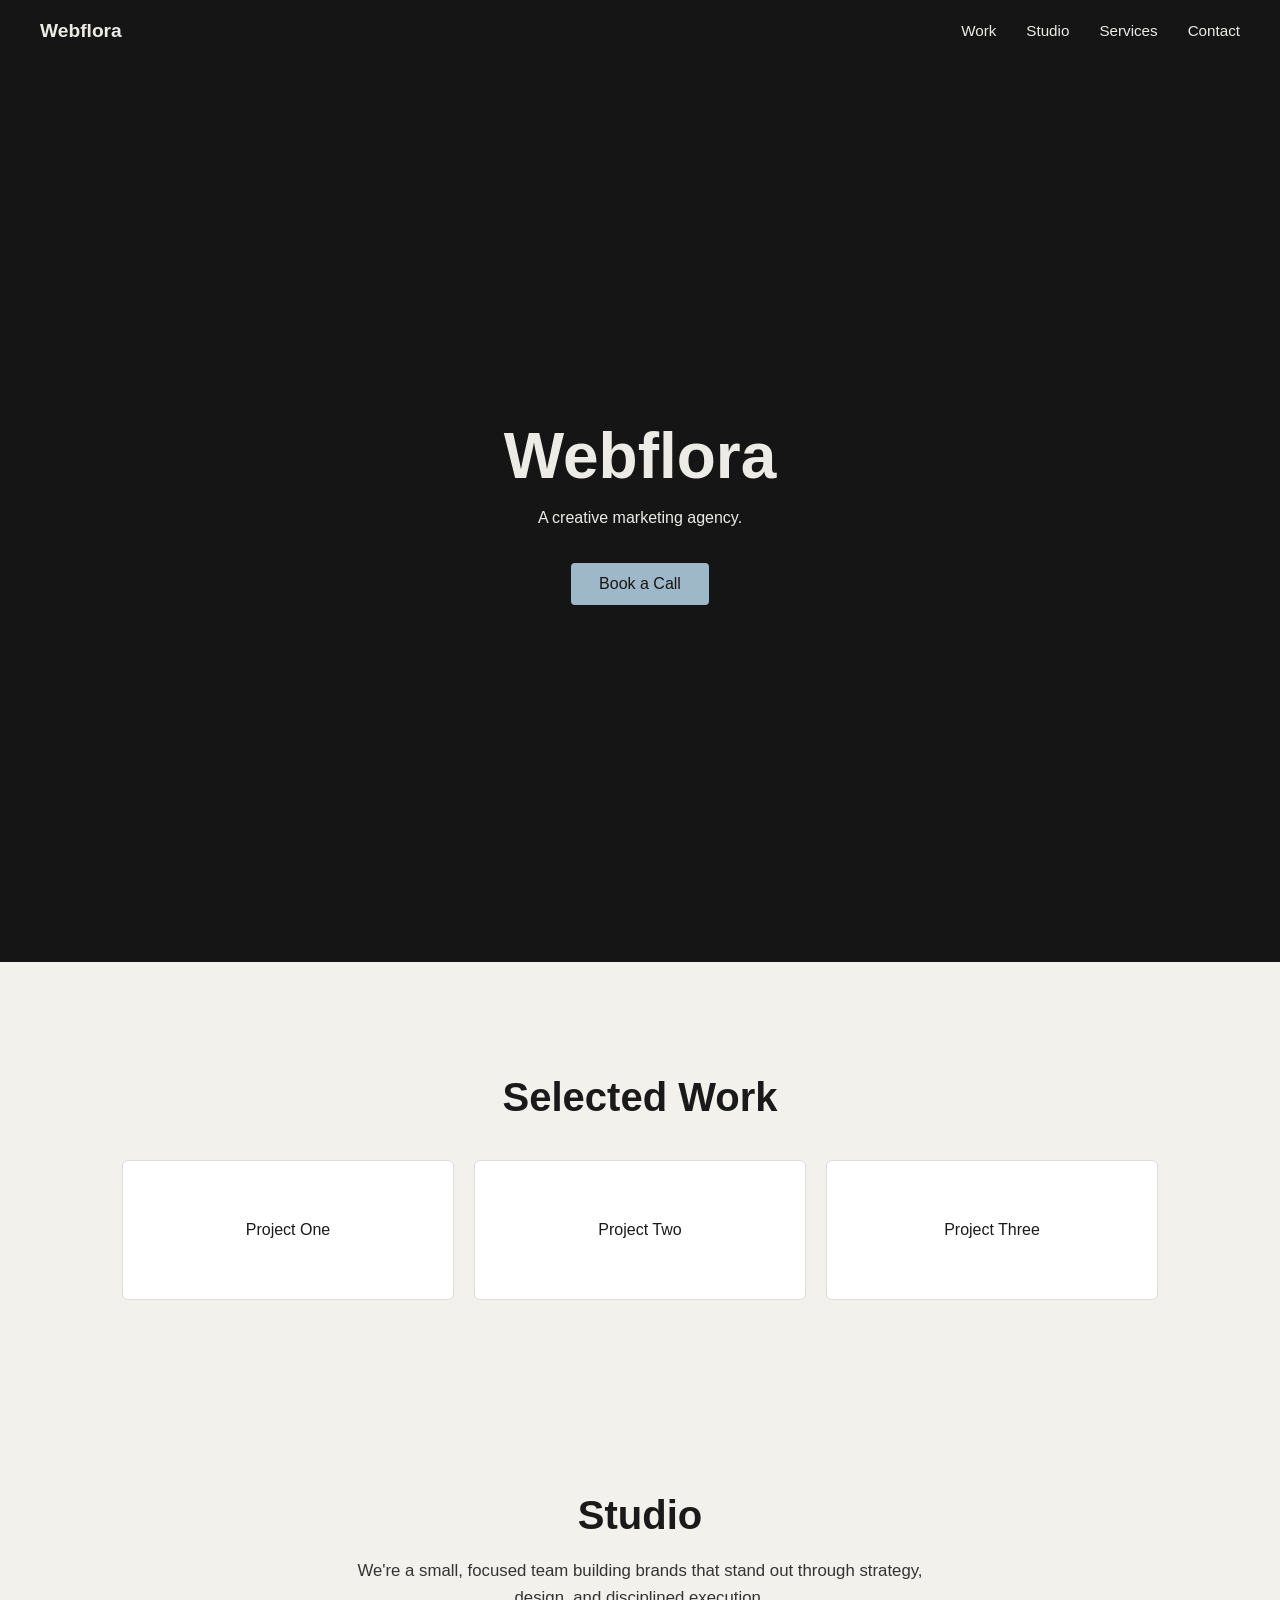
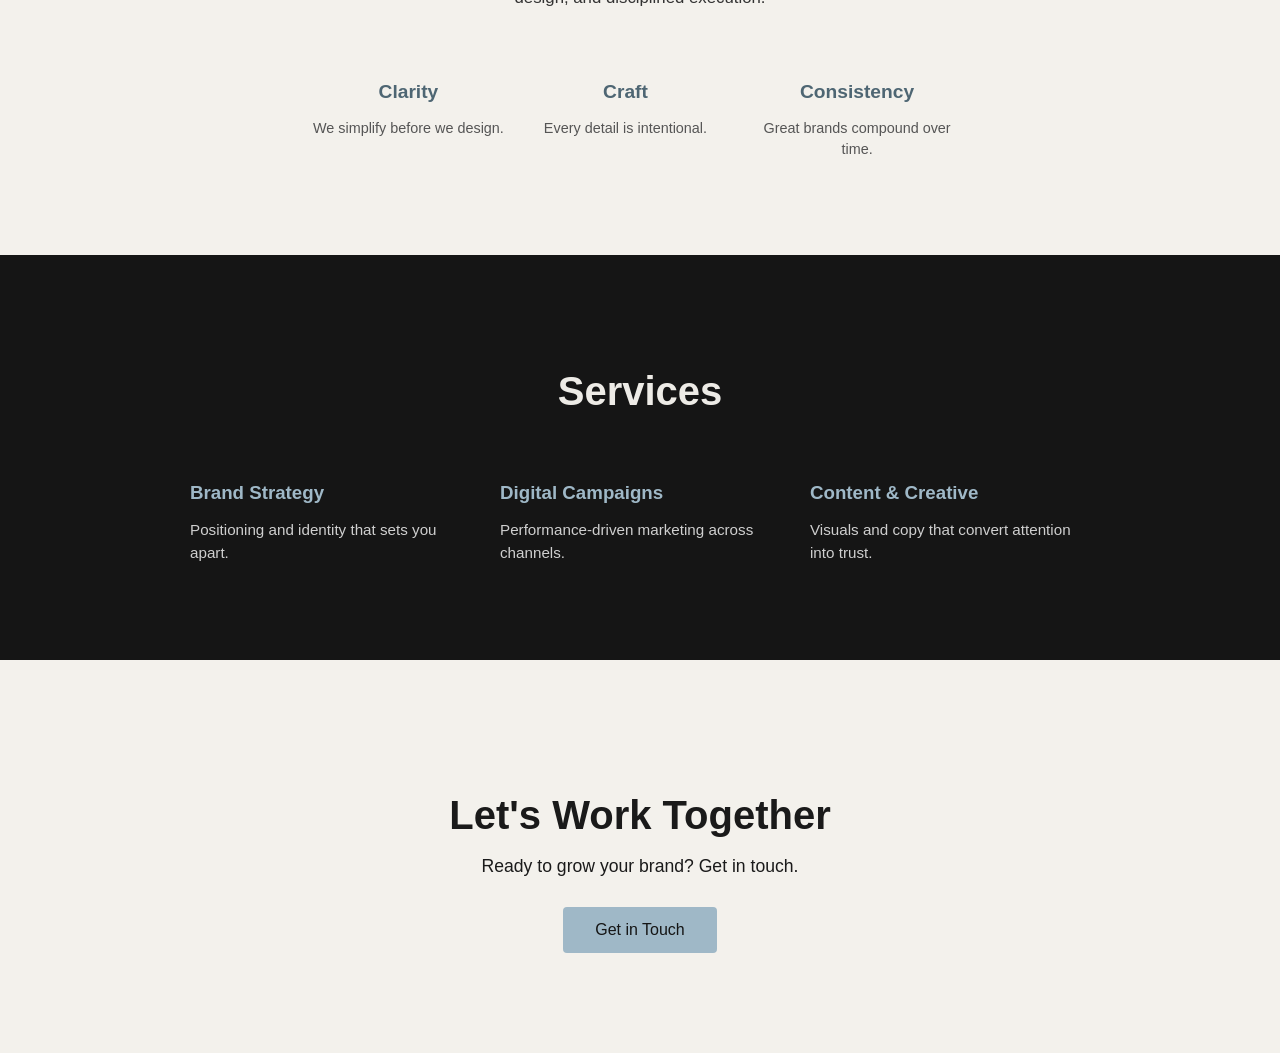
==== index.html @ 780c1ada "Update index.html" ====
<!DOCTYPE html>
<html lang="en">
<head>
  <meta charset="UTF-8">
  <meta name="viewport" content="width=device-width, initial-scale=1.0">
  <title>Webflora</title>
  <link rel="stylesheet" href="style.css">
</head>
<body>
  <nav class="navbar">
    <div class="logo">Webflora</div>
    <ul class="nav-links">
      <li><a href="#work">Work</a></li>
      <li><a href="#studio">Studio</a></li>
      <li><a href="#services">Services</a></li>
      <li><a href="#contact">Contact</a></li>
    </ul>
  </nav>
  <section class="hero">
    <h1>Webflora</h1>
    <p>A creative marketing agency.</p>
    <button>Book a Call</button>
  </section>
<section class="work fade-section" id="work">  
  <h2>Selected Work</h2>
    <div class="work-grid">
      <div class="work-card">Project One</div>
      <div class="work-card">Project Two</div>
      <div class="work-card">Project Three</div>
    </div>
  </section>
<section class="studio fade-section" id="studio">
  <h2>Studio</h2>
    <p class="studio-intro">We're a small, focused team building brands that stand out through strategy, design, and disciplined execution.</p>
    <div class="values-grid">
      <div class="value-item">
        <h3>Clarity</h3>
        <p>We simplify before we design.</p>
      </div>
      <div class="value-item">
        <h3>Craft</h3>
        <p>Every detail is intentional.</p>
      </div>
      <div class="value-item">
        <h3>Consistency</h3>
        <p>Great brands compound over time.</p>
      </div>
    </div>
  </section>
<section class="services fade-section" id="services">    
  <h2>Services</h2>
    <div class="services-grid">
      <div class="service-card">
        <h3>Brand Strategy</h3>
        <p>Positioning and identity that sets you apart.</p>
      </div>
      <div class="service-card">
        <h3>Digital Campaigns</h3>
        <p>Performance-driven marketing across channels.</p>
      </div>
      <div class="service-card">
        <h3>Content & Creative</h3>
        <p>Visuals and copy that convert attention into trust.</p>
      </div>
    </div>
  </section>
<section class="contact fade-section" id="contact">
  <h2>Let's Work Together</h2>
    <p>Ready to grow your brand? Get in touch.</p>
<a href="mailto:scalewithsamzx@gmail.com" class="contact-btn">Get in Touch</a>
</section>
<script>
const sections = document.querySelectorAll('.fade-section');
  const observer = new IntersectionObserver((entries) => {
    entries.forEach(entry => {
      if (entry.isIntersecting) {
        entry.target.classList.add('visible');
      }
    });
  }, { threshold: 0.15 });

  sections.forEach(section => observer.observe(section));
</script>
</body>
</html>
---- style.css ----
body {
  margin: 0;
  font-family: 'Helvetica Neue', sans-serif;
  background-color: #151515;
  color: #EDEBE6;
}

.hero {
  height: 100vh;
  display: flex;
  flex-direction: column;
  justify-content: center;
  align-items: center;
  text-align: center;
}

.hero h1 {
  font-size: 4rem;
  margin: 0;
}

.hero button {
  margin-top: 20px;
  padding: 12px 28px;
  background-color: #9FB8C7;
  color: #151515;
  border: none;
  border-radius: 4px;
  font-size: 1rem;
  cursor: pointer;
}

.navbar {
  display: flex;
  justify-content: space-between;
  align-items: center;
  padding: 20px 40px;
}

.navbar .logo {
  font-weight: bold;
  font-size: 1.2rem;
  color: #EDEBE6;
}

.nav-links {
  list-style: none;
  display: flex;
  gap: 30px;
  margin: 0;
  padding: 0;
}

.nav-links a {
  color: #EDEBE6;
  text-decoration: none;
  font-size: 0.95rem;
}

.nav-links a:hover {
  color: #9FB8C7;
}

.work {
  background-color: #F3F1EC;
  color: #1A1A1A;
  padding: 80px 40px;
  text-align: center;
}

.work h2 {
  font-size: 2.5rem;
  margin-bottom: 40px;
}

.work-grid {
  display: flex;
  justify-content: center;
  gap: 20px;
  flex-wrap: wrap;
}

.work-card {
  background-color: #ffffff;
  border: 1px solid #ddd;
  padding: 60px 40px;
  min-width: 250px;
  border-radius: 6px;
  font-weight: 500;
}

.studio {
  background-color: #F3F1EC;
  color: #1A1A1A;
  padding: 80px 40px;
  text-align: center;
}

.studio h2 {
  font-size: 2.5rem;
  margin-bottom: 20px;
}

.studio-intro {
  max-width: 600px;
  margin: 0 auto 50px auto;
  font-size: 1.05rem;
  line-height: 1.6;
  color: #333;
}

.values-grid {
  display: flex;
  justify-content: center;
  gap: 40px;
  flex-wrap: wrap;
}

.value-item {
  max-width: 220px;
}

.value-item h3 {
  color: #4E6673;
  margin-bottom: 10px;
  font-size: 1.2rem;
}

.value-item p {
  font-size: 0.9rem;
  color: #555;
  line-height: 1.5;
}

.services {
  background-color: #151515;
  color: #EDEBE6;
  padding: 80px 40px;
  text-align: center;
}

.services h2 {
  font-size: 2.5rem;
  margin-bottom: 50px;
}

.services-grid {
  display: flex;
  justify-content: center;
  gap: 30px;
  flex-wrap: wrap;
}

.service-card {
  max-width: 280px;
  text-align: left;
}

.service-card h3 {
  color: #9FB8C7;
  margin-bottom: 10px;
}

.service-card p {
  font-size: 0.95rem;
  line-height: 1.5;
  color: #cfcfcf;
}

.contact {
  background-color: #F3F1EC;
  color: #1A1A1A;
  padding: 100px 40px;
  text-align: center;
}

.contact h2 {
  font-size: 2.5rem;
  margin-bottom: 15px;
}

.contact p {
  margin-bottom: 30px;
  font-size: 1.1rem;
}

.contact-btn {
  display: inline-block;
  padding: 14px 32px;
  background-color: #9FB8C7;
  color: #151515;
  text-decoration: none;
  border-radius: 4px;
  font-weight: 500;
}

.fade-section {
  opacity: 0;
  transform: translateY(60px) scale(0.98);
  transition: opacity 1.1s ease, transform 1.1s ease;
}

.fade-section.visible {
  opacity: 1;
  transform: translateY(0) scale(1);
}

@media (max-width: 768px) {

  .navbar {
    flex-direction: column;
    gap: 15px;
    padding: 20px;
    text-align: center;
  }

  .nav-links {
    gap: 20px;
    flex-wrap: wrap;
    justify-content: center;
  }

  .hero h1 {
    font-size: 2.5rem;
  }

  .hero p {
    font-size: 1rem;
    padding: 0 20px;
  }

  .work h2,
  .services h2,
  .contact h2,
  .studio h2 {
    font-size: 1.8rem;
  }

  .work-grid,
  .services-grid {
    flex-direction: column;
    align-items: center;
  }

  .work-card {
    width: 90%;
    min-width: unset;
  }

  .service-card {
    max-width: 90%;
    text-align: center;
  }

  .contact {
    padding: 60px 20px;
  }

  .studio {
    padding: 60px 20px;
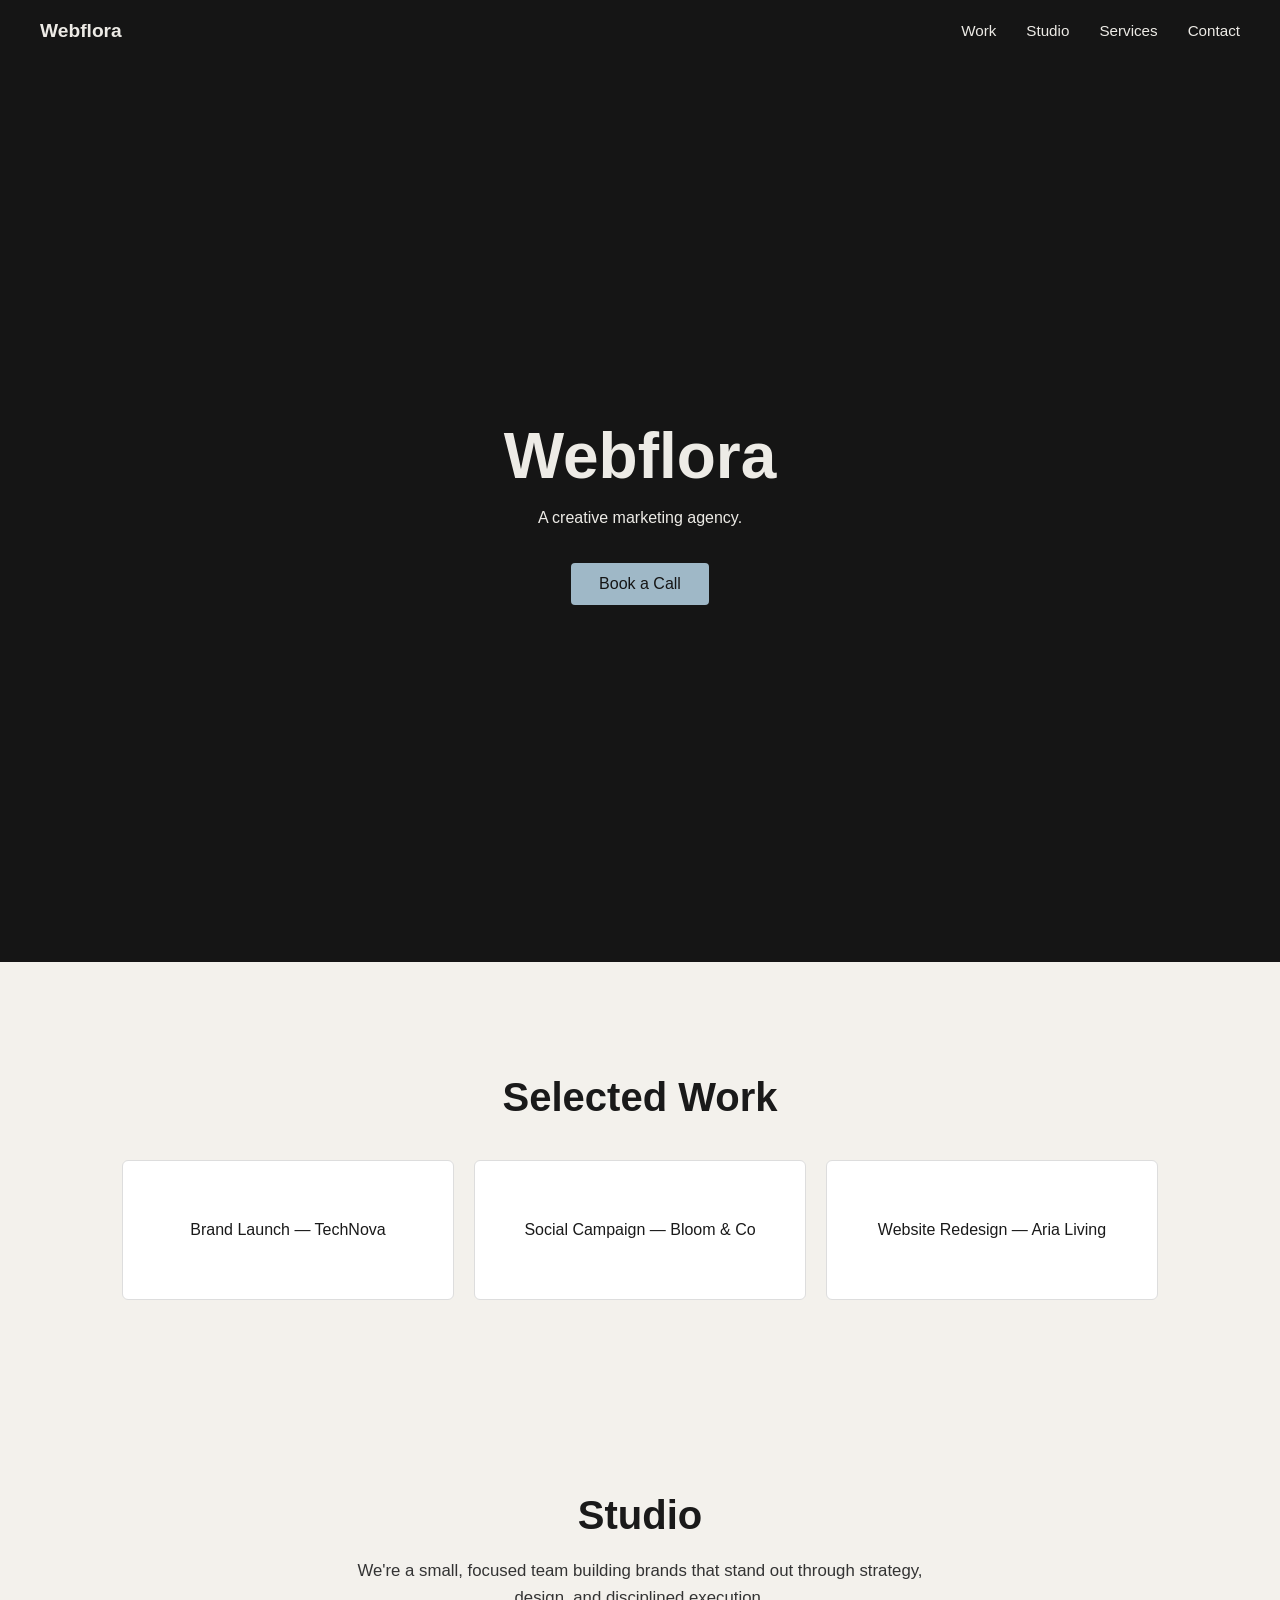
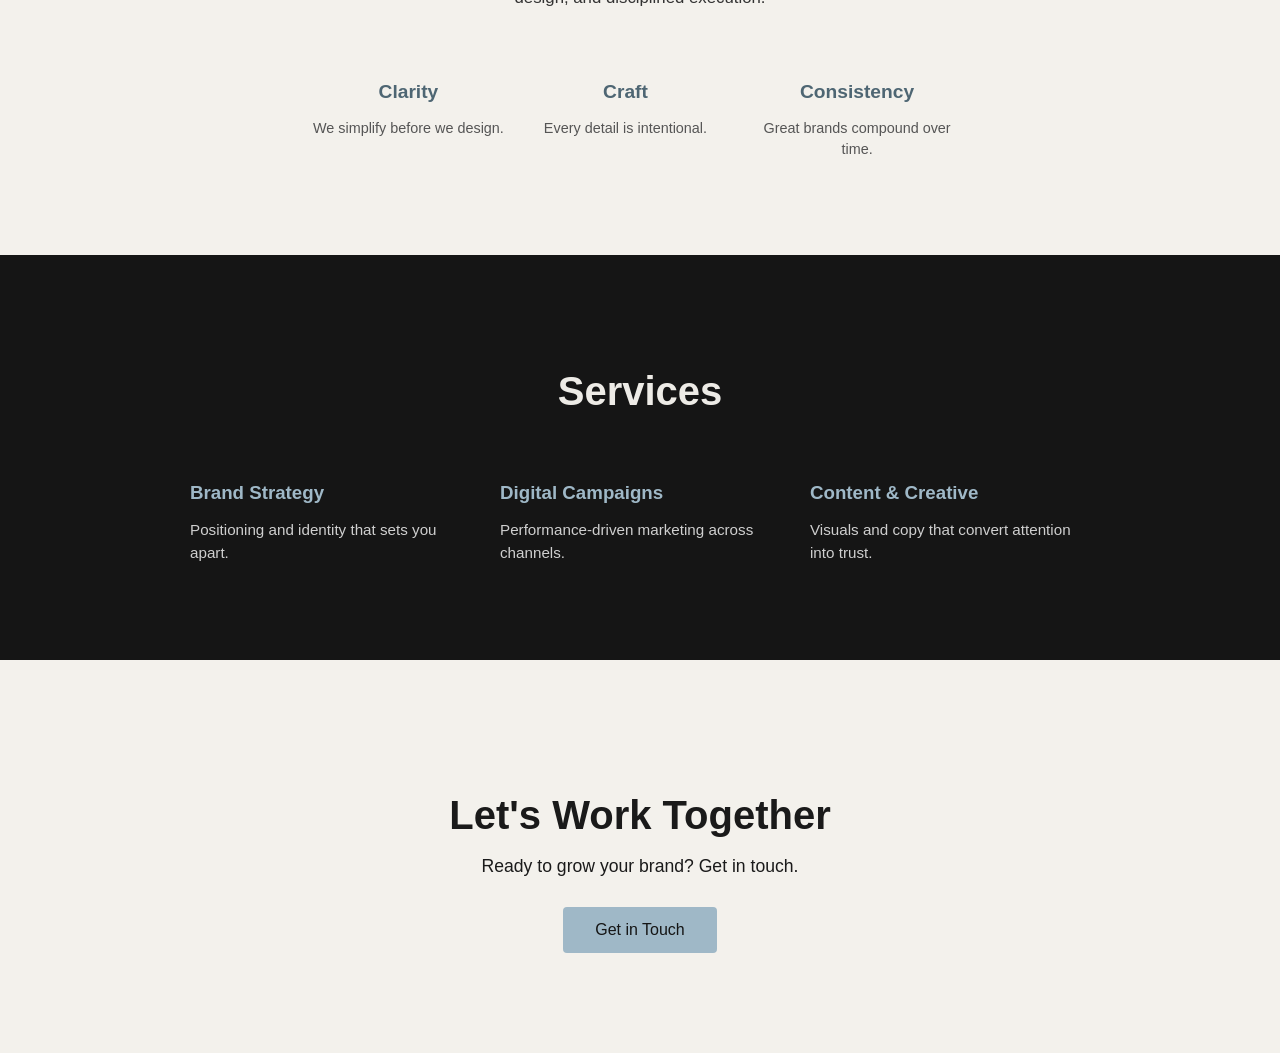
==== commit 3884d87c: "Update index.html" ====
--- a/index.html
+++ b/index.html
@@ -24,9 +24,9 @@
 <section class="work fade-section" id="work">  
   <h2>Selected Work</h2>
     <div class="work-grid">
-      <div class="work-card">Project One</div>
-      <div class="work-card">Project Two</div>
-      <div class="work-card">Project Three</div>
+    <div class="work-card">Brand Launch — TechNova</div>
+<div class="work-card">Social Campaign — Bloom & Co</div>
+<div class="work-card">Website Redesign — Aria Living</div>
     </div>
   </section>
 <section class="studio fade-section" id="studio">
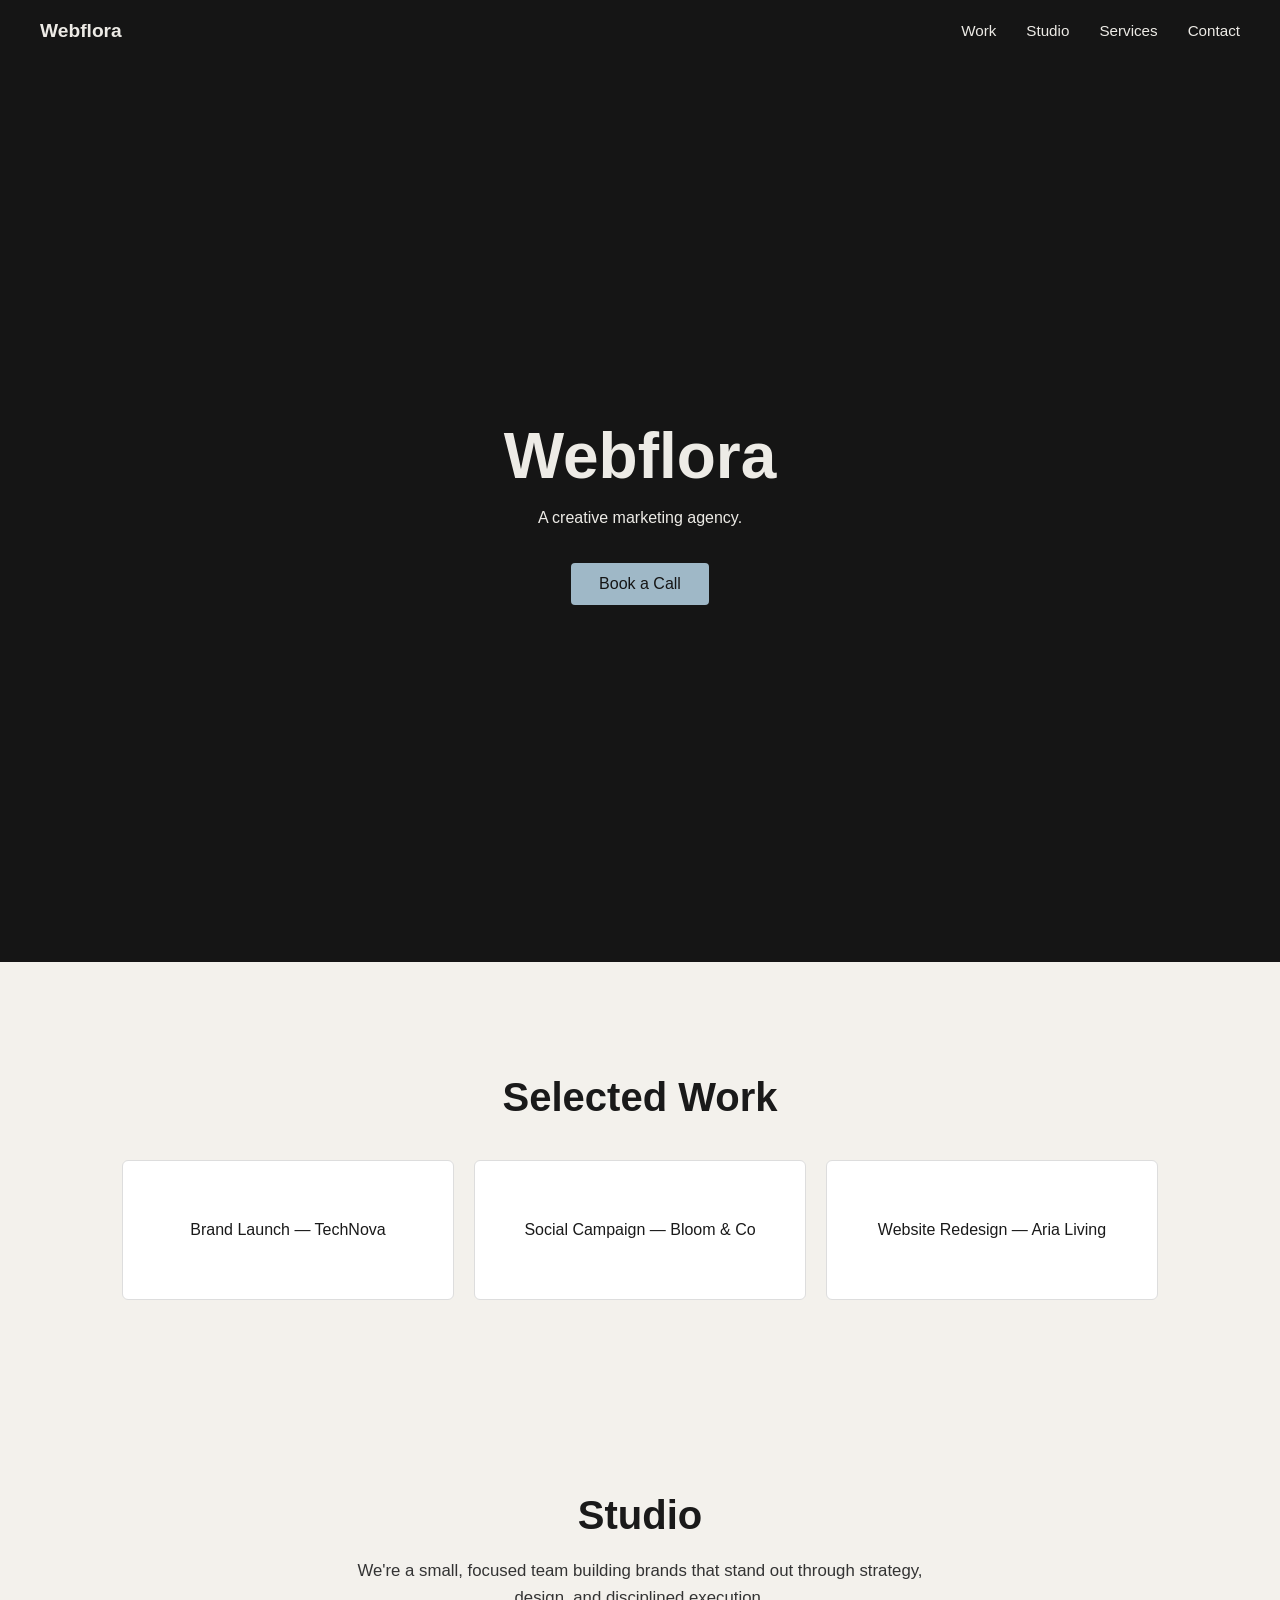
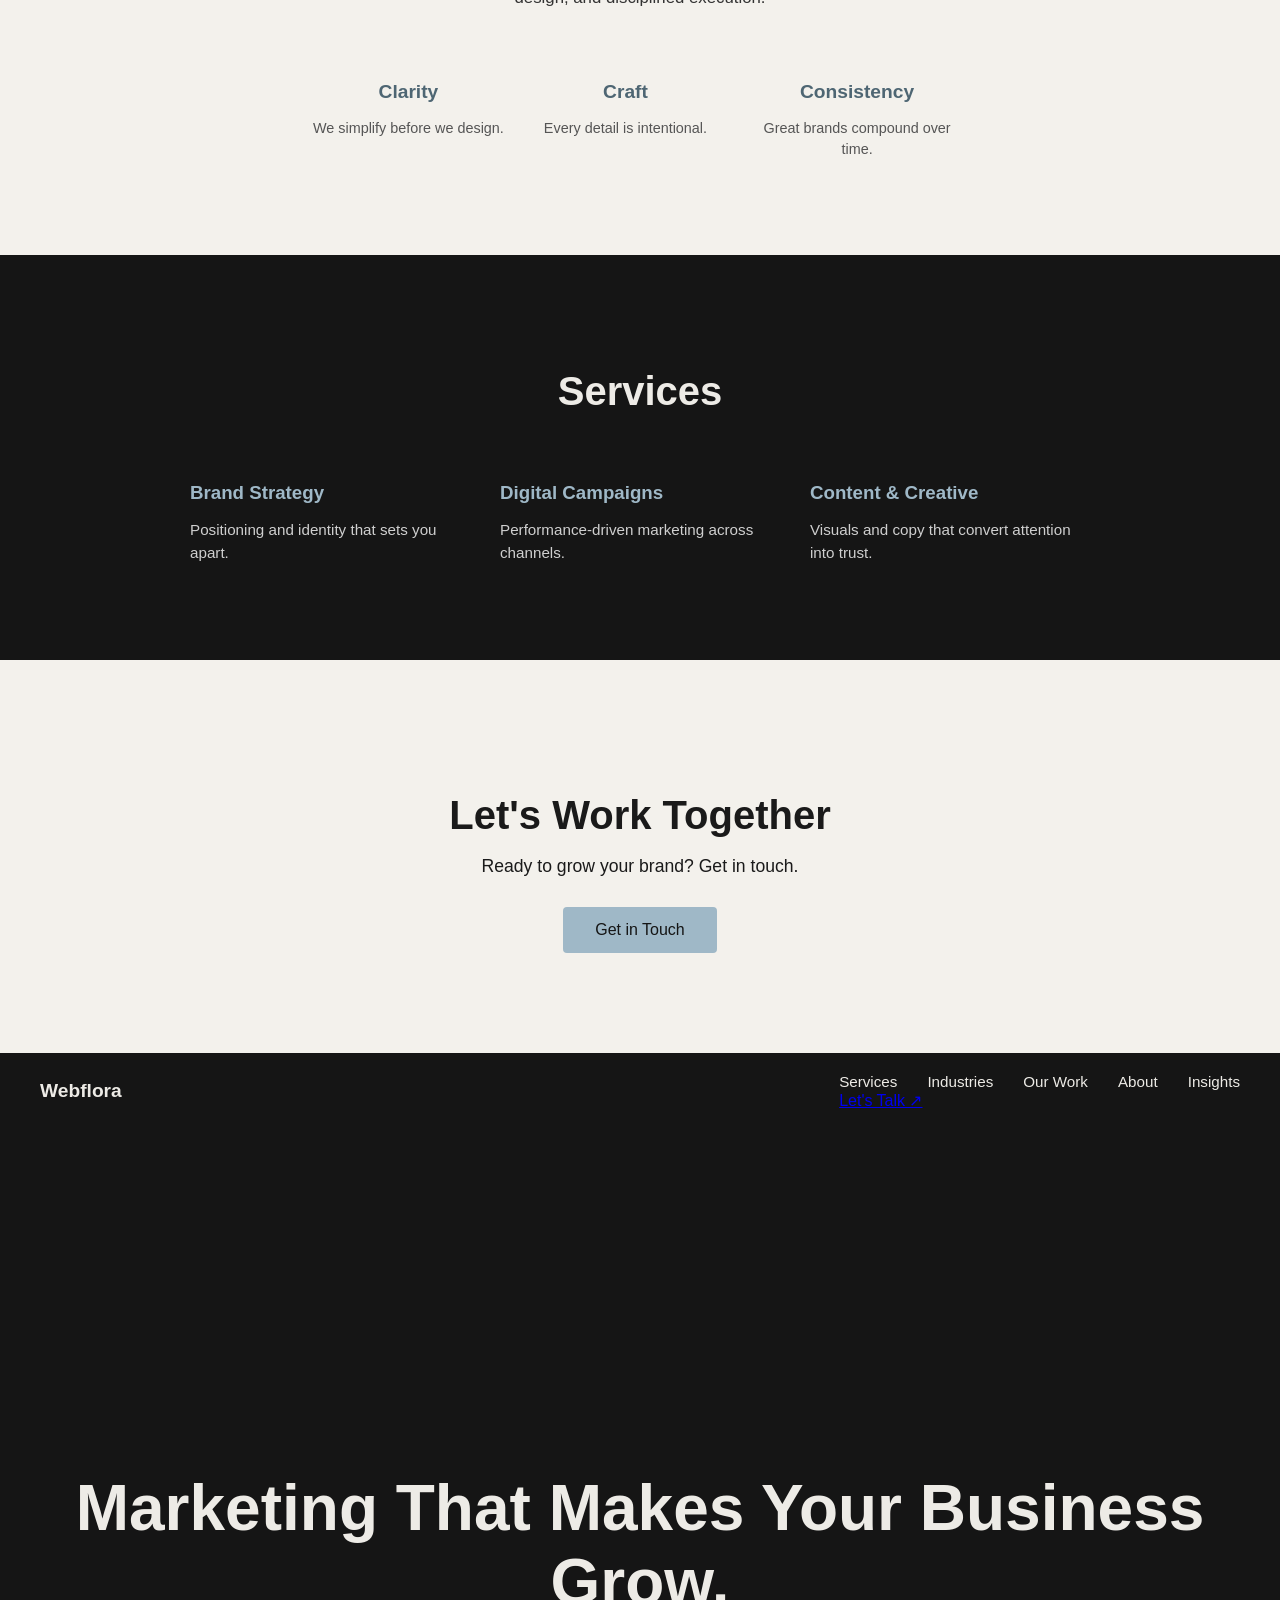
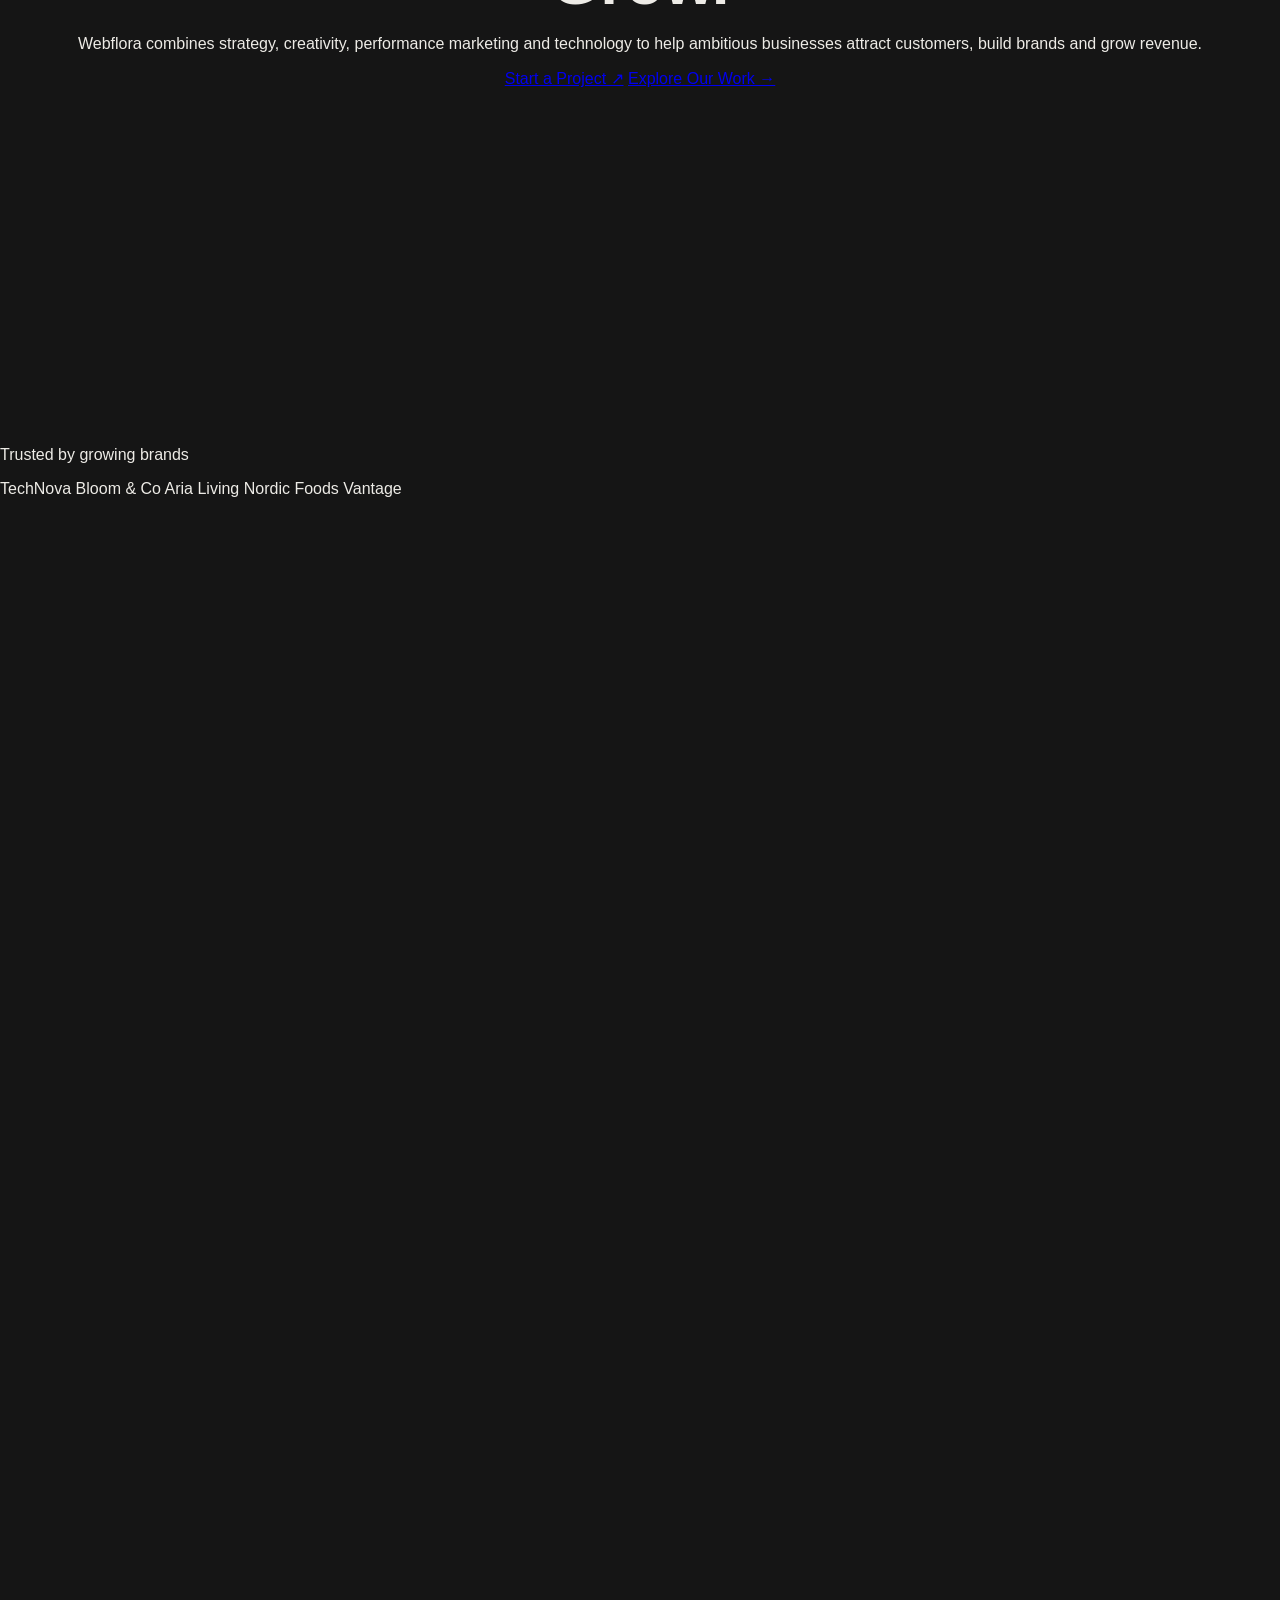
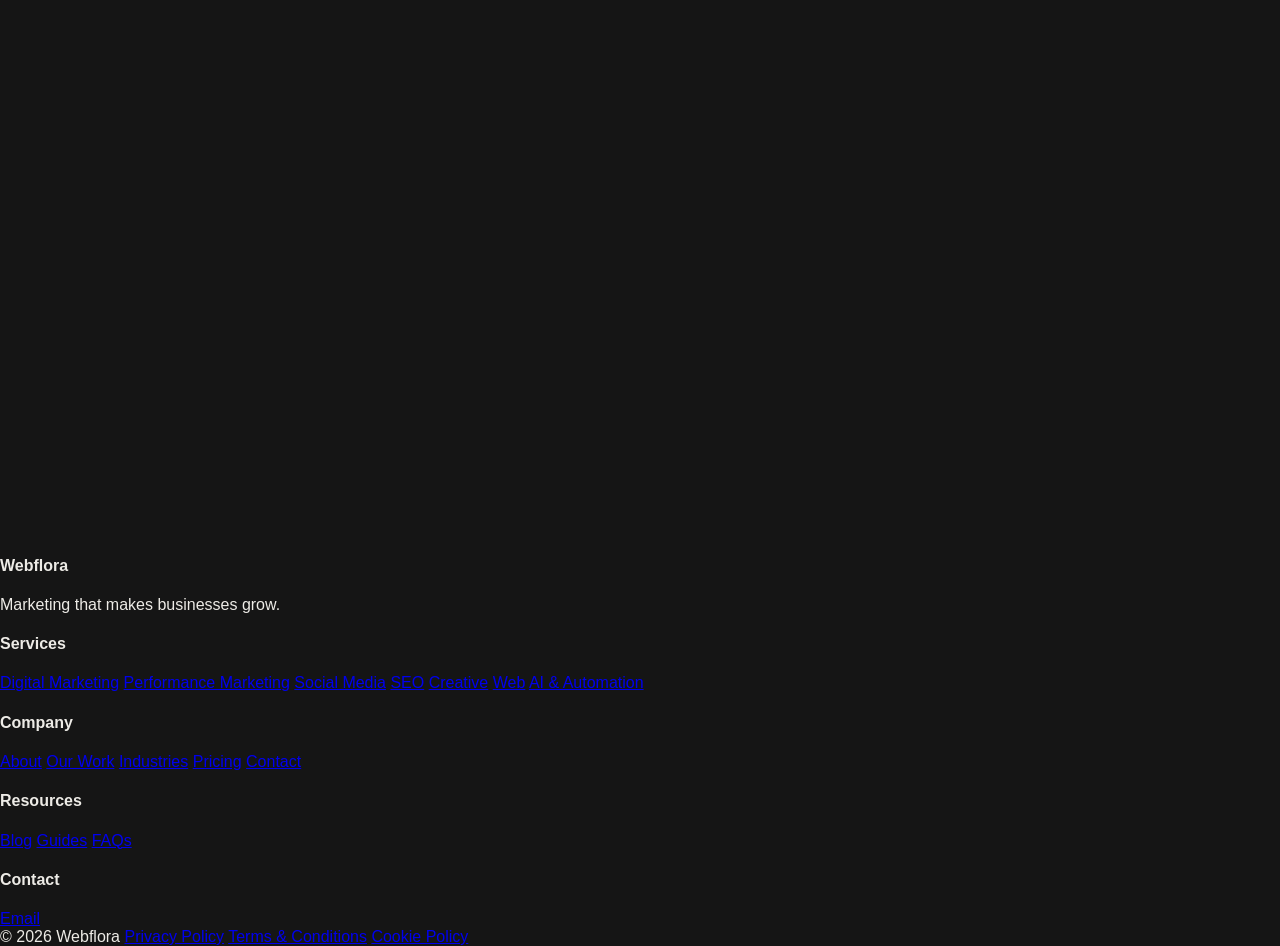
==== commit 1a121354: "Update index.html" ====
--- a/index.html
+++ b/index.html
@@ -83,3 +83,255 @@
 </script>
 </body>
 </html>
+<!DOCTYPE html>
+<html lang="en">
+<head>
+  <meta charset="UTF-8">
+  <meta name="viewport" content="width=device-width, initial-scale=1.0">
+  <title>Webflora — Marketing That Makes Your Business Grow</title>
+  <link rel="stylesheet" href="style.css">
+</head>
+<body>
+
+  <nav class="navbar">
+    <div class="logo">Webflora</div>
+    <div class="nav-right">
+      <ul class="nav-links">
+        <li><a href="services.html">Services</a></li>
+        <li><a href="industries.html">Industries</a></li>
+        <li><a href="work.html">Our Work</a></li>
+        <li><a href="about.html">About</a></li>
+        <li><a href="resources.html">Insights</a></li>
+      </ul>
+      <a href="contact.html" class="nav-cta">Let's Talk ↗</a>
+    </div>
+  </nav>
+
+  <section class="hero">
+    <h1>Marketing That Makes Your Business Grow.</h1>
+    <p class="hero-sub">Webflora combines strategy, creativity, performance marketing and technology to help ambitious businesses attract customers, build brands and grow revenue.</p>
+    <div class="hero-ctas">
+      <a href="contact.html" class="btn-primary">Start a Project ↗</a>
+      <a href="work.html" class="btn-secondary">Explore Our Work →</a>
+    </div>
+  </section>
+
+  <section class="trust-bar">
+    <p>Trusted by growing brands</p>
+    <div class="trust-logos">
+      <span>TechNova</span>
+      <span>Bloom & Co</span>
+      <span>Aria Living</span>
+      <span>Nordic Foods</span>
+      <span>Vantage</span>
+    </div>
+  </section>
+
+  <section class="whatwedo fade-section" id="whatwedo">
+    <h2>What We Do</h2>
+    <div class="whatwedo-grid">
+      <div class="whatwedo-item">
+        <h3>Strategy</h3>
+        <p>Clear, research-backed plans built around your growth goals.</p>
+      </div>
+      <div class="whatwedo-item">
+        <h3>Creative</h3>
+        <p>Design and content that make your brand impossible to ignore.</p>
+      </div>
+      <div class="whatwedo-item">
+        <h3>Performance</h3>
+        <p>Campaigns measured by revenue, not just impressions.</p>
+      </div>
+      <div class="whatwedo-item">
+        <h3>Technology</h3>
+        <p>AI and automation that make your marketing run smarter.</p>
+      </div>
+    </div>
+  </section>
+
+  <section class="services fade-section" id="services">
+    <h2>Services</h2>
+    <div class="services-grid">
+      <div class="service-card">
+        <h3>Performance Marketing</h3>
+        <p>Meta Ads, Google Ads, and campaigns built for measurable ROI.</p>
+      </div>
+      <div class="service-card">
+        <h3>Social Media & Content</h3>
+        <p>Consistent, on-brand presence and content that builds an audience.</p>
+      </div>
+      <div class="service-card">
+        <h3>SEO & Web</h3>
+        <p>Websites and organic visibility built for long-term growth.</p>
+      </div>
+    </div>
+  </section>
+
+  <section class="studio fade-section" id="why">
+    <h2>Why Webflora</h2>
+    <p class="studio-intro">We don't believe in marketing for the sake of marketing. We build strategies designed to create measurable business growth.</p>
+    <div class="values-grid">
+      <div class="value-item">
+        <h3>Clarity</h3>
+        <p>We simplify before we design.</p>
+      </div>
+      <div class="value-item">
+        <h3>Craft</h3>
+        <p>Every detail is intentional.</p>
+      </div>
+      <div class="value-item">
+        <h3>Consistency</h3>
+        <p>Great brands compound over time.</p>
+      </div>
+    </div>
+  </section>
+
+  <section class="work fade-section" id="work">
+    <h2>Selected Work</h2>
+    <div class="work-grid">
+      <div class="work-card">Brand Launch — TechNova</div>
+      <div class="work-card">Social Campaign — Bloom & Co</div>
+      <div class="work-card">Website Redesign — Aria Living</div>
+    </div>
+  </section>
+
+  <section class="process fade-section" id="process">
+    <h2>Our Process</h2>
+    <div class="process-steps">
+      <div class="process-step">
+        <span class="step-number">01</span>
+        <h3>Discover</h3>
+        <p>We learn your business, audience, and goals.</p>
+      </div>
+      <div class="process-step">
+        <span class="step-number">02</span>
+        <h3>Strategy</h3>
+        <p>We build a plan built around measurable outcomes.</p>
+      </div>
+      <div class="process-step">
+        <span class="step-number">03</span>
+        <h3>Execute</h3>
+        <p>We launch campaigns, content, and creative across channels.</p>
+      </div>
+      <div class="process-step">
+        <span class="step-number">04</span>
+        <h3>Optimize</h3>
+        <p>We track results and refine for continuous growth.</p>
+      </div>
+    </div>
+  </section>
+
+  <section class="industries-teaser fade-section" id="industries">
+    <h2>Industries We Serve</h2>
+    <p>Different industries. One growth mindset.</p>
+    <div class="industry-pills">
+      <span class="industry-pill">E-commerce & D2C</span>
+      <span class="industry-pill">Real Estate</span>
+      <span class="industry-pill">Education</span>
+      <span class="industry-pill">Healthcare</span>
+      <span class="industry-pill">Fashion</span>
+      <span class="industry-pill">Beauty</span>
+      <span class="industry-pill">Food & Restaurants</span>
+      <span class="industry-pill">Technology & SaaS</span>
+    </div>
+  </section>
+
+  <section class="testimonials fade-section" id="testimonials">
+    <h2>What Clients Say</h2>
+    <div class="testimonial-grid">
+      <div class="testimonial-card">
+        <p>"Webflora rebuilt our entire acquisition strategy — our cost per lead dropped within the first month."</p>
+        <div class="testimonial-name">— Founder, TechNova</div>
+      </div>
+      <div class="testimonial-card">
+        <p>"They understood our brand instantly and translated it into campaigns that actually converted."</p>
+        <div class="testimonial-name">— Marketing Lead, Bloom & Co</div>
+      </div>
+      <div class="testimonial-card">
+        <p>"Our new site redesign alone increased on-site conversions noticeably within weeks."</p>
+        <div class="testimonial-name">— Owner, Aria Living</div>
+      </div>
+    </div>
+  </section>
+
+  <section class="faq fade-section" id="faq">
+    <h2>FAQ</h2>
+    <div class="faq-item">
+      <h3>What does Webflora actually do?</h3>
+      <p>We combine strategy, creative, performance marketing, and technology to help businesses grow — from paid ads to SEO to full brand campaigns.</p>
+    </div>
+    <div class="faq-item">
+      <h3>Do you work with businesses outside e-commerce?</h3>
+      <p>Yes — we work across real estate, education, healthcare, fashion, food, technology, and more.</p>
+    </div>
+    <div class="faq-item">
+      <h3>How do I get started?</h3>
+      <p>Reach out through the contact page and we'll set up a free consultation to understand your goals.</p>
+    </div>
+  </section>
+
+  <section class="contact fade-section" id="contact">
+    <h2>Let's Work Together</h2>
+    <p>Ready to grow your brand? Get in touch.</p>
+    <a href="mailto:scalewithsamzx@gmail.com" class="contact-btn">Let's Grow Together ↗</a>
+  </section>
+
+  <footer class="site-footer">
+    <div class="footer-columns">
+      <div class="footer-col">
+        <h4>Webflora</h4>
+        <p>Marketing that makes businesses grow.</p>
+      </div>
+      <div class="footer-col">
+        <h4>Services</h4>
+        <a href="services.html">Digital Marketing</a>
+        <a href="services.html">Performance Marketing</a>
+        <a href="services.html">Social Media</a>
+        <a href="services.html">SEO</a>
+        <a href="services.html">Creative</a>
+        <a href="services.html">Web</a>
+        <a href="services.html">AI & Automation</a>
+      </div>
+      <div class="footer-col">
+        <h4>Company</h4>
+        <a href="about.html">About</a>
+        <a href="work.html">Our Work</a>
+        <a href="industries.html">Industries</a>
+        <a href="pricing.html">Pricing</a>
+        <a href="contact.html">Contact</a>
+      </div>
+      <div class="footer-col">
+        <h4>Resources</h4>
+        <a href="resources.html">Blog</a>
+        <a href="resources.html">Guides</a>
+        <a href="resources.html">FAQs</a>
+      </div>
+      <div class="footer-col">
+        <h4>Contact</h4>
+        <a href="mailto:scalewithsamzx@gmail.com">Email</a>
+      </div>
+    </div>
+    <div class="footer-bottom">
+      <span>&copy; 2026 Webflora</span>
+      <a href="privacy.html">Privacy Policy</a>
+      <a href="terms.html">Terms & Conditions</a>
+      <a href="cookies.html">Cookie Policy</a>
+    </div>
+  </footer>
+
+  <script>
+    const sections = document.querySelectorAll('.fade-section');
+
+    const observer = new IntersectionObserver((entries) => {
+      entries.forEach(entry => {
+        if (entry.isIntersecting) {
+          entry.target.classList.add('visible');
+        }
+      });
+    }, { threshold: 0.15 });
+
+    sections.forEach(section => observer.observe(section));
+  </script>
+
+</body>
+</html>
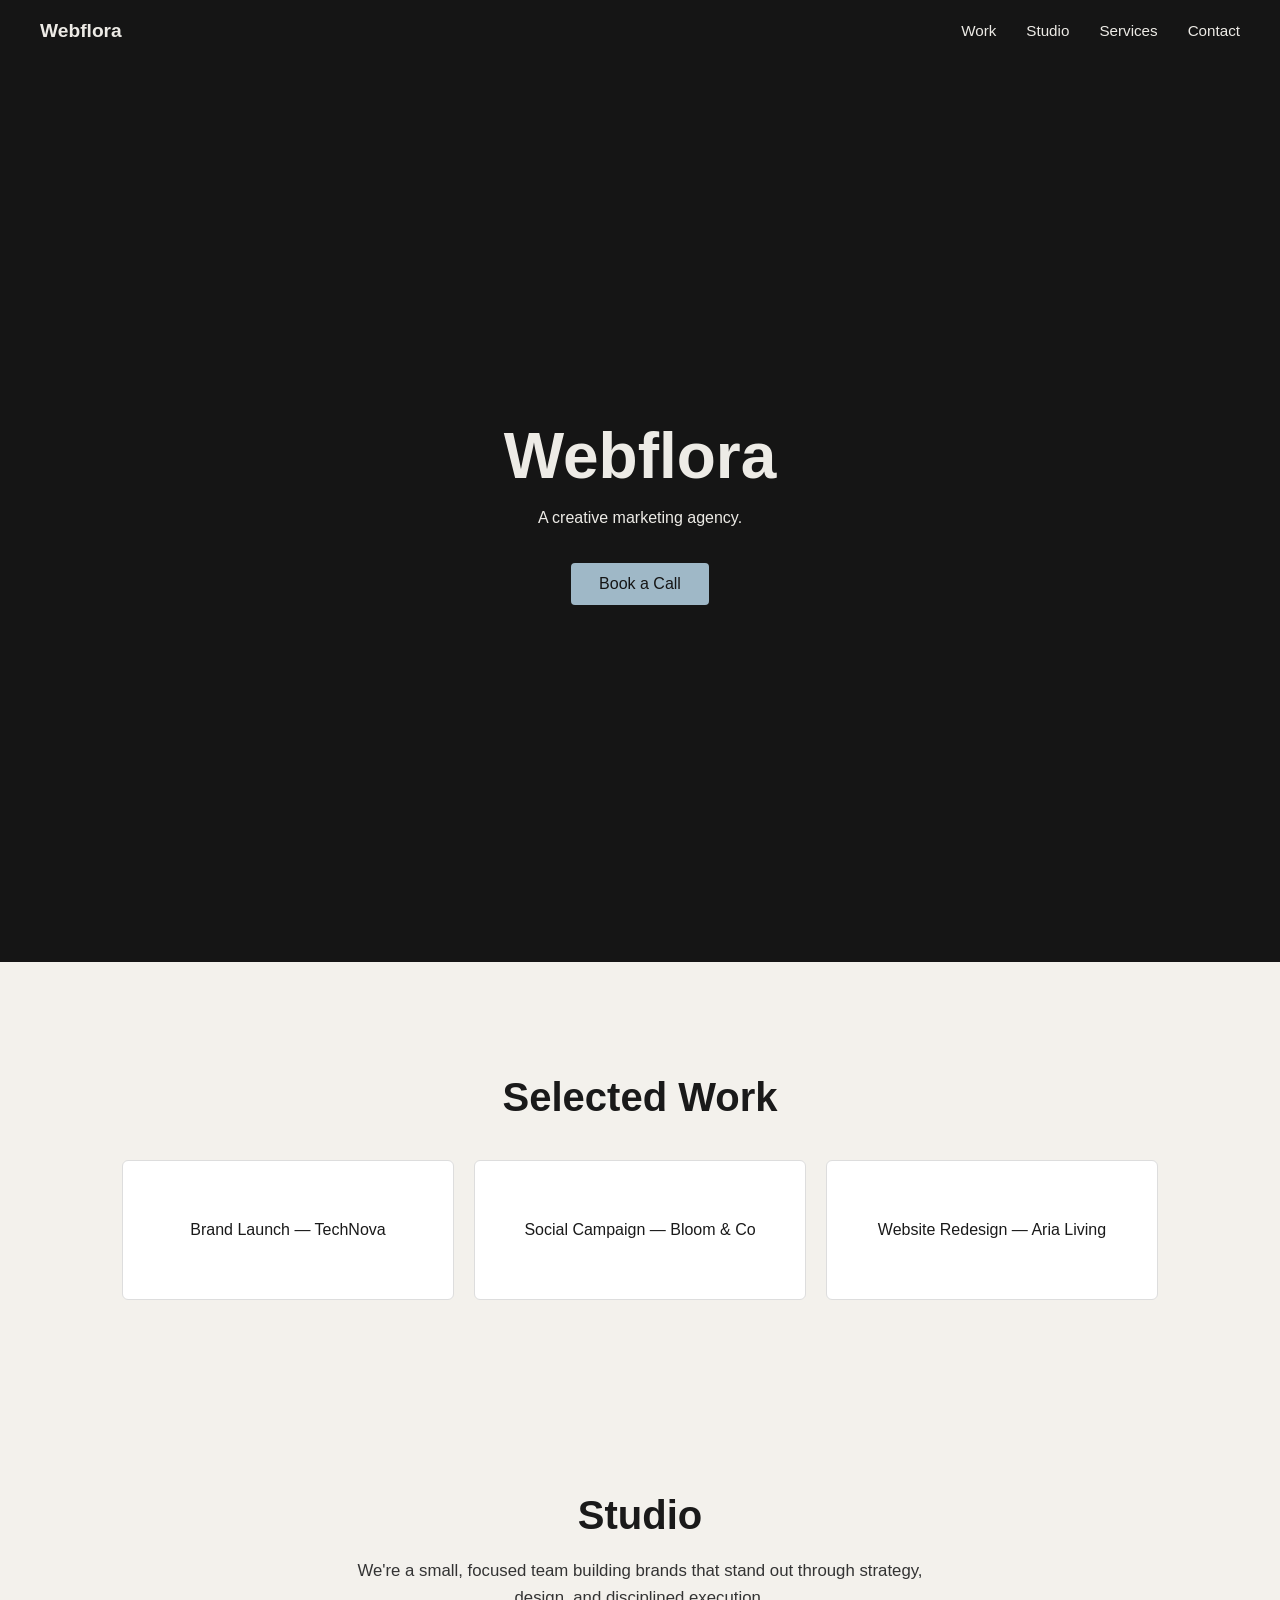
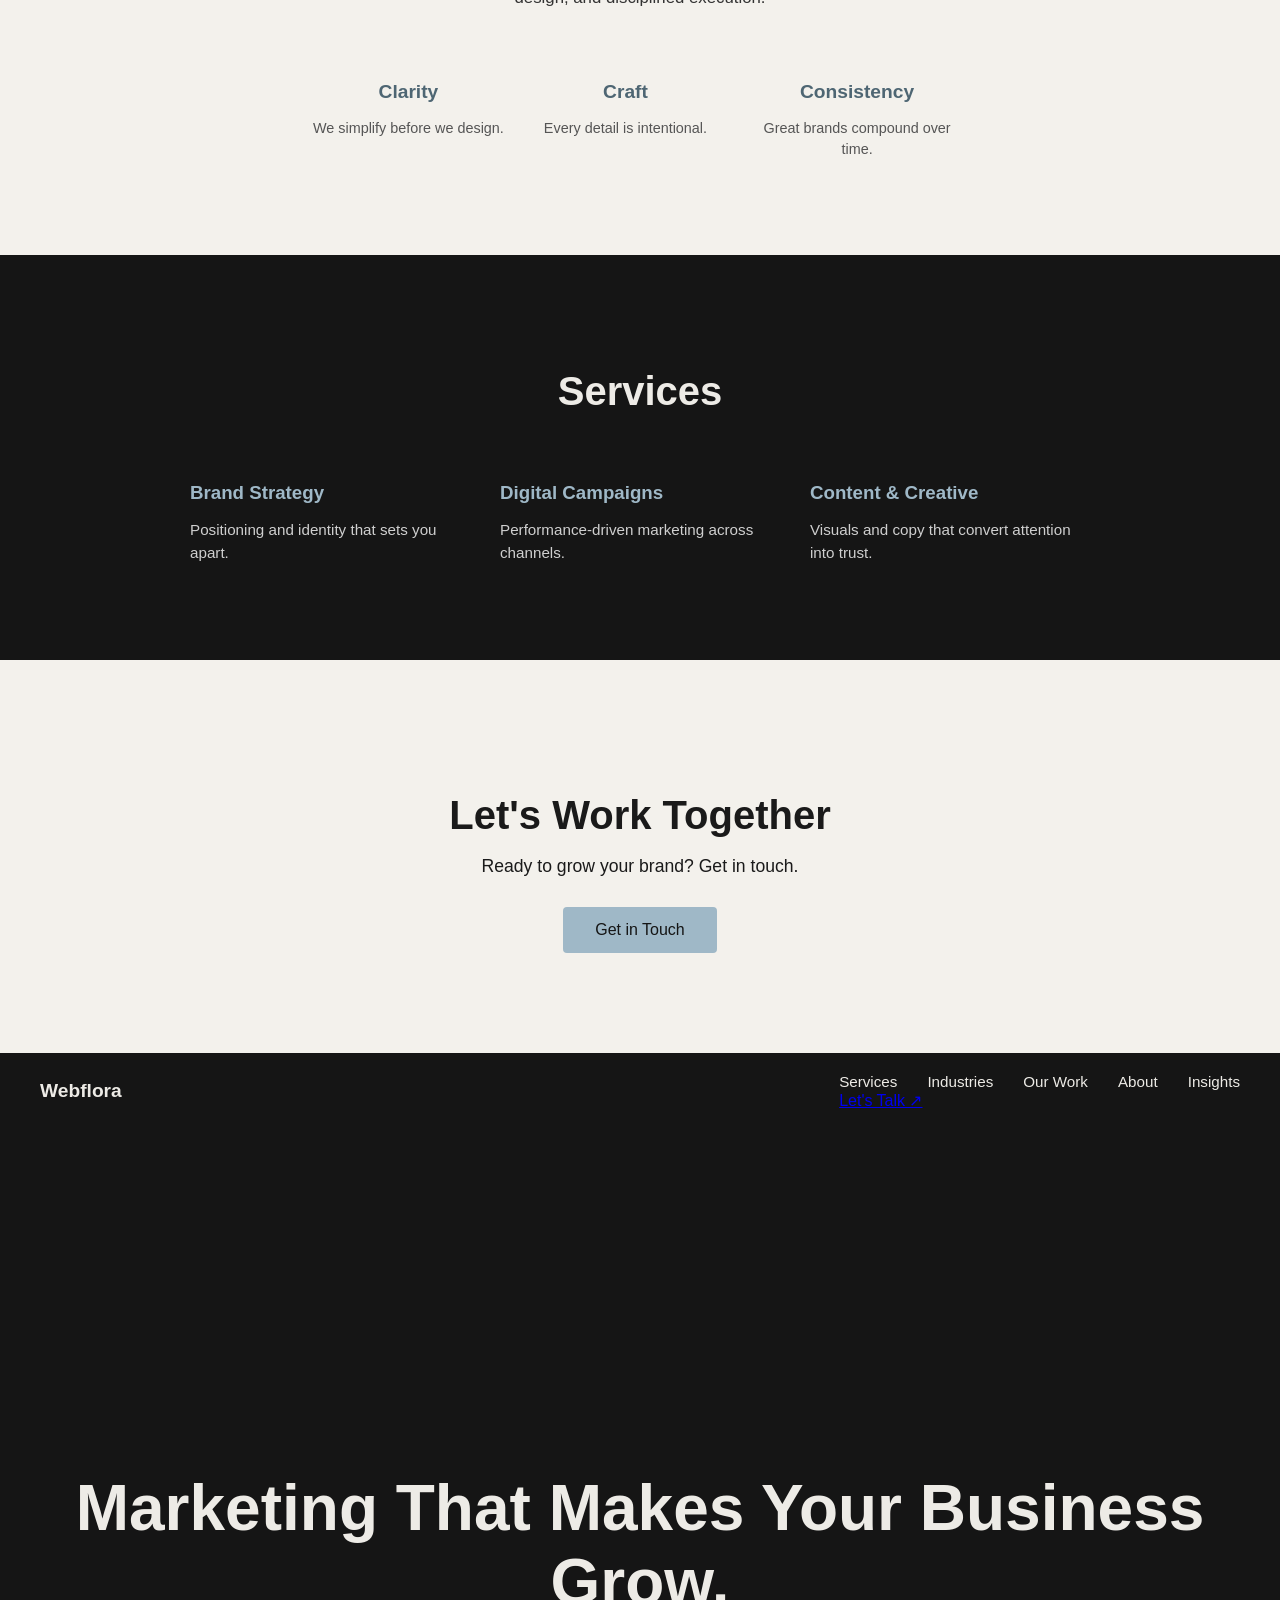
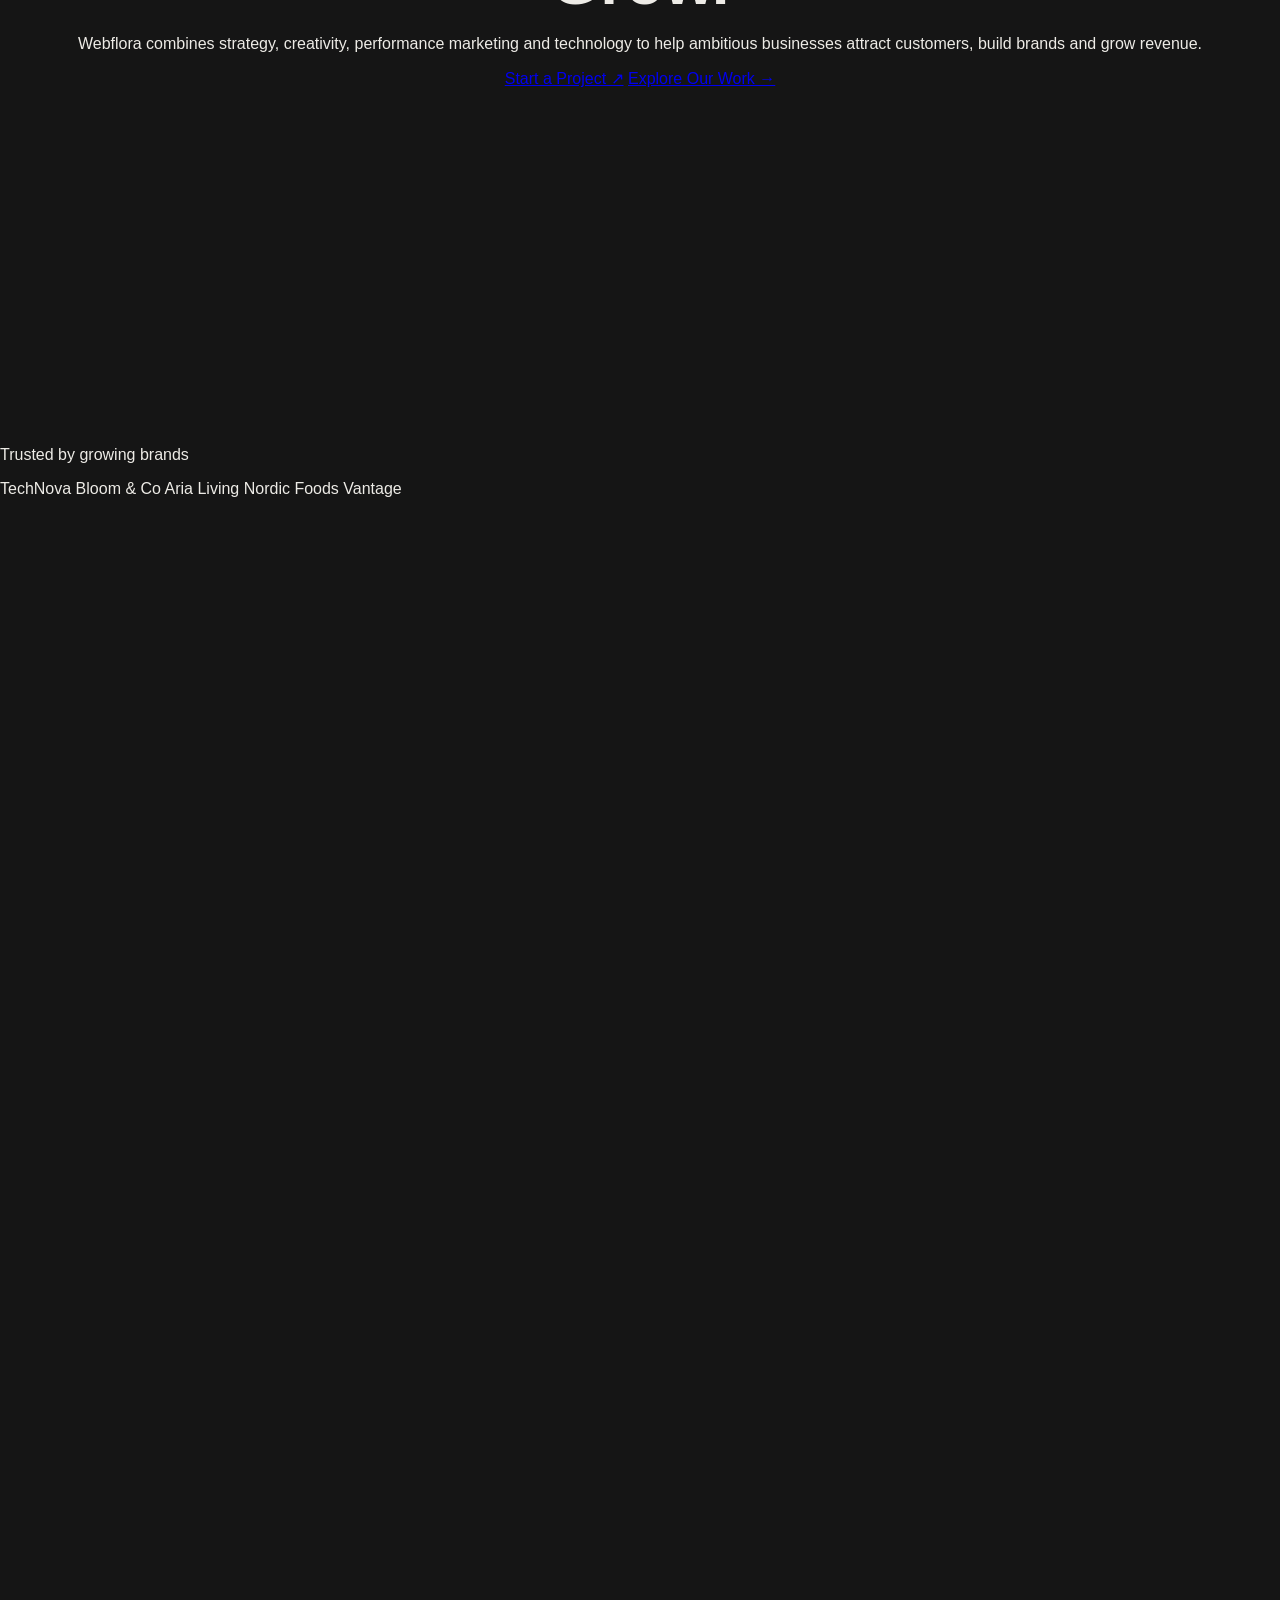
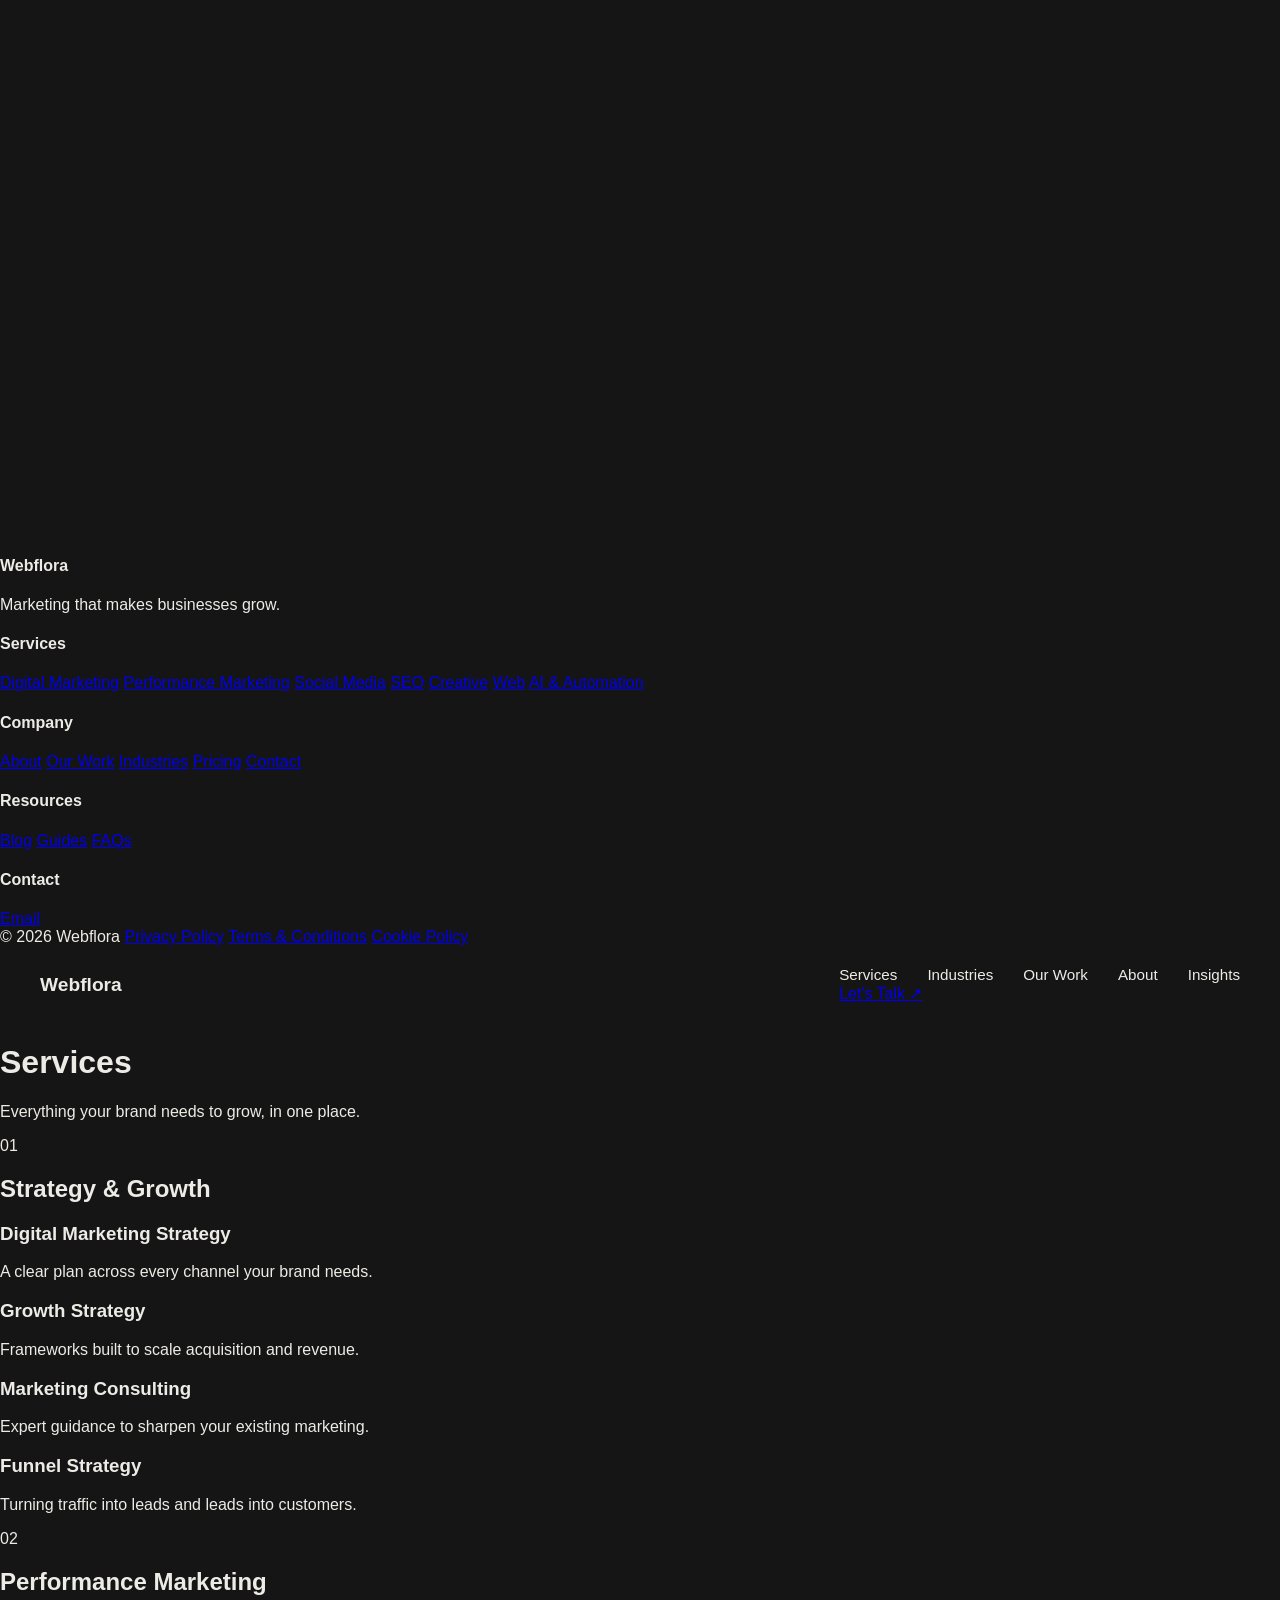
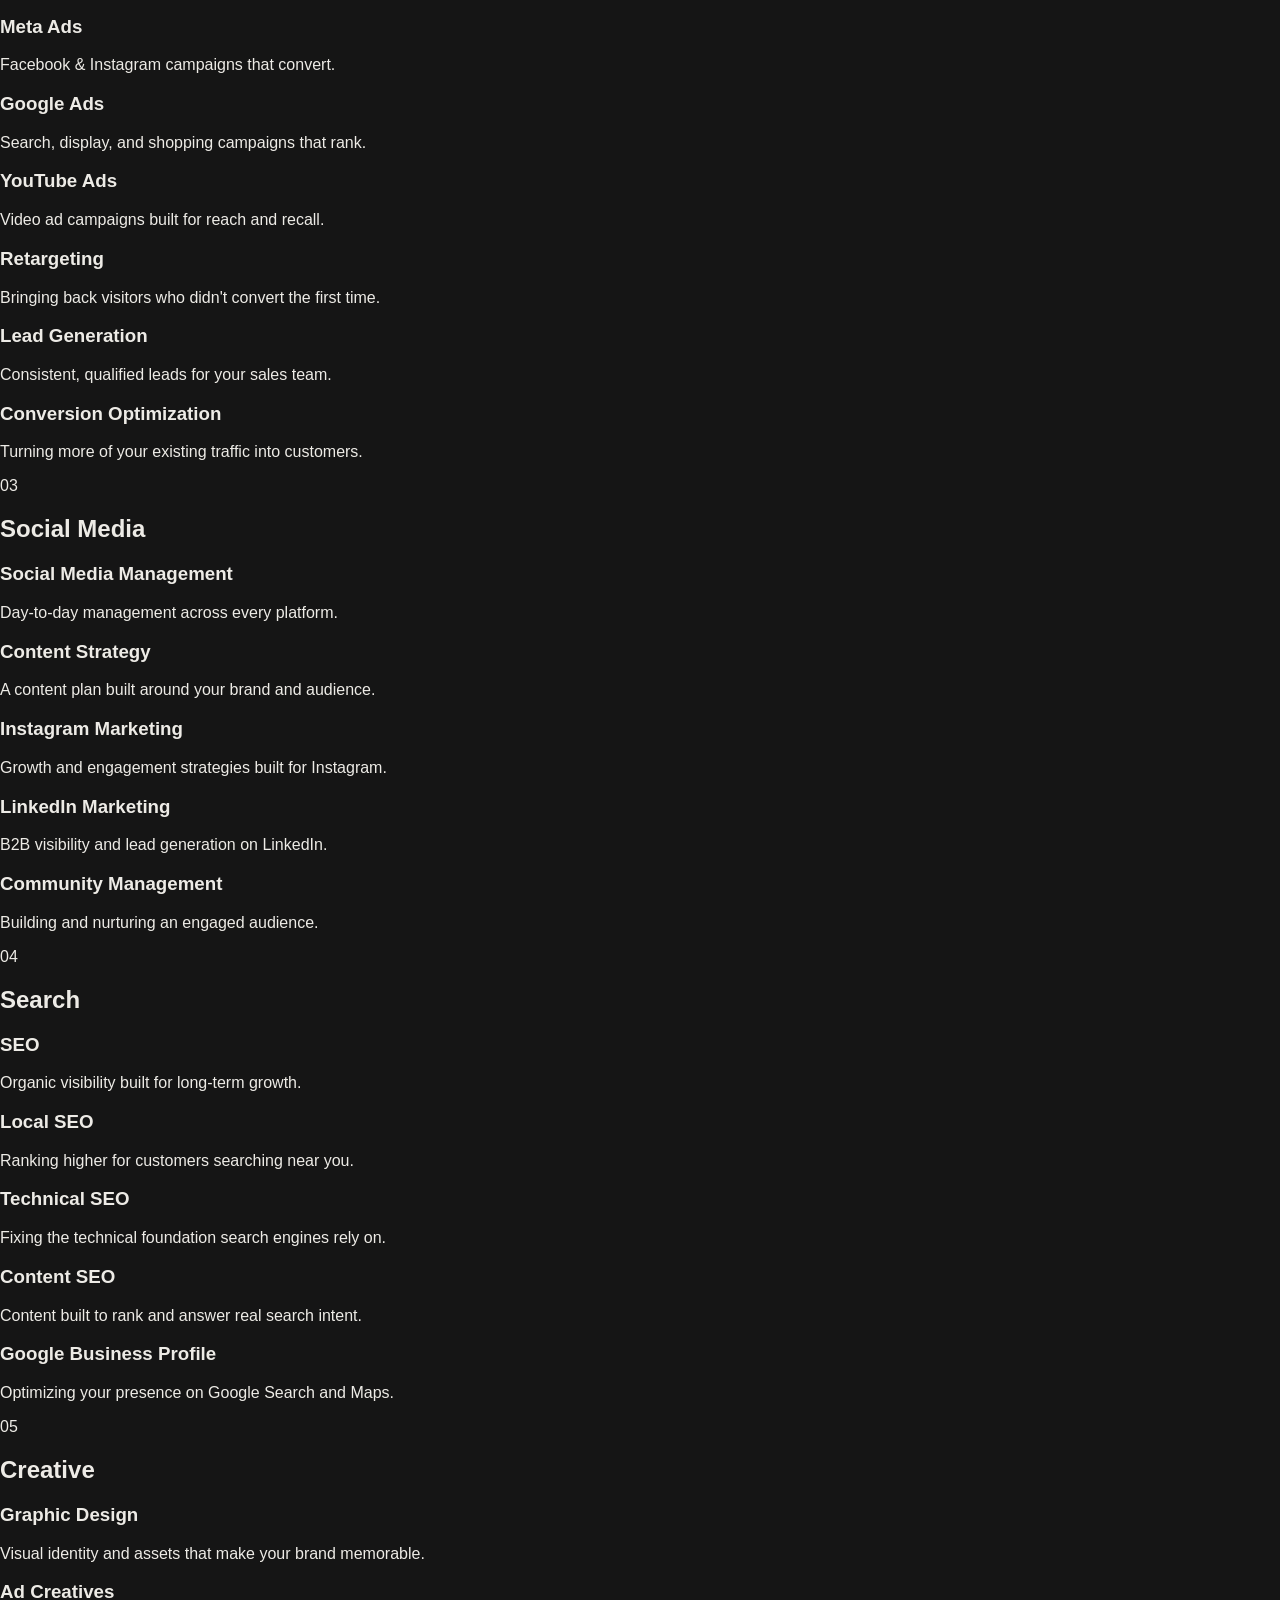
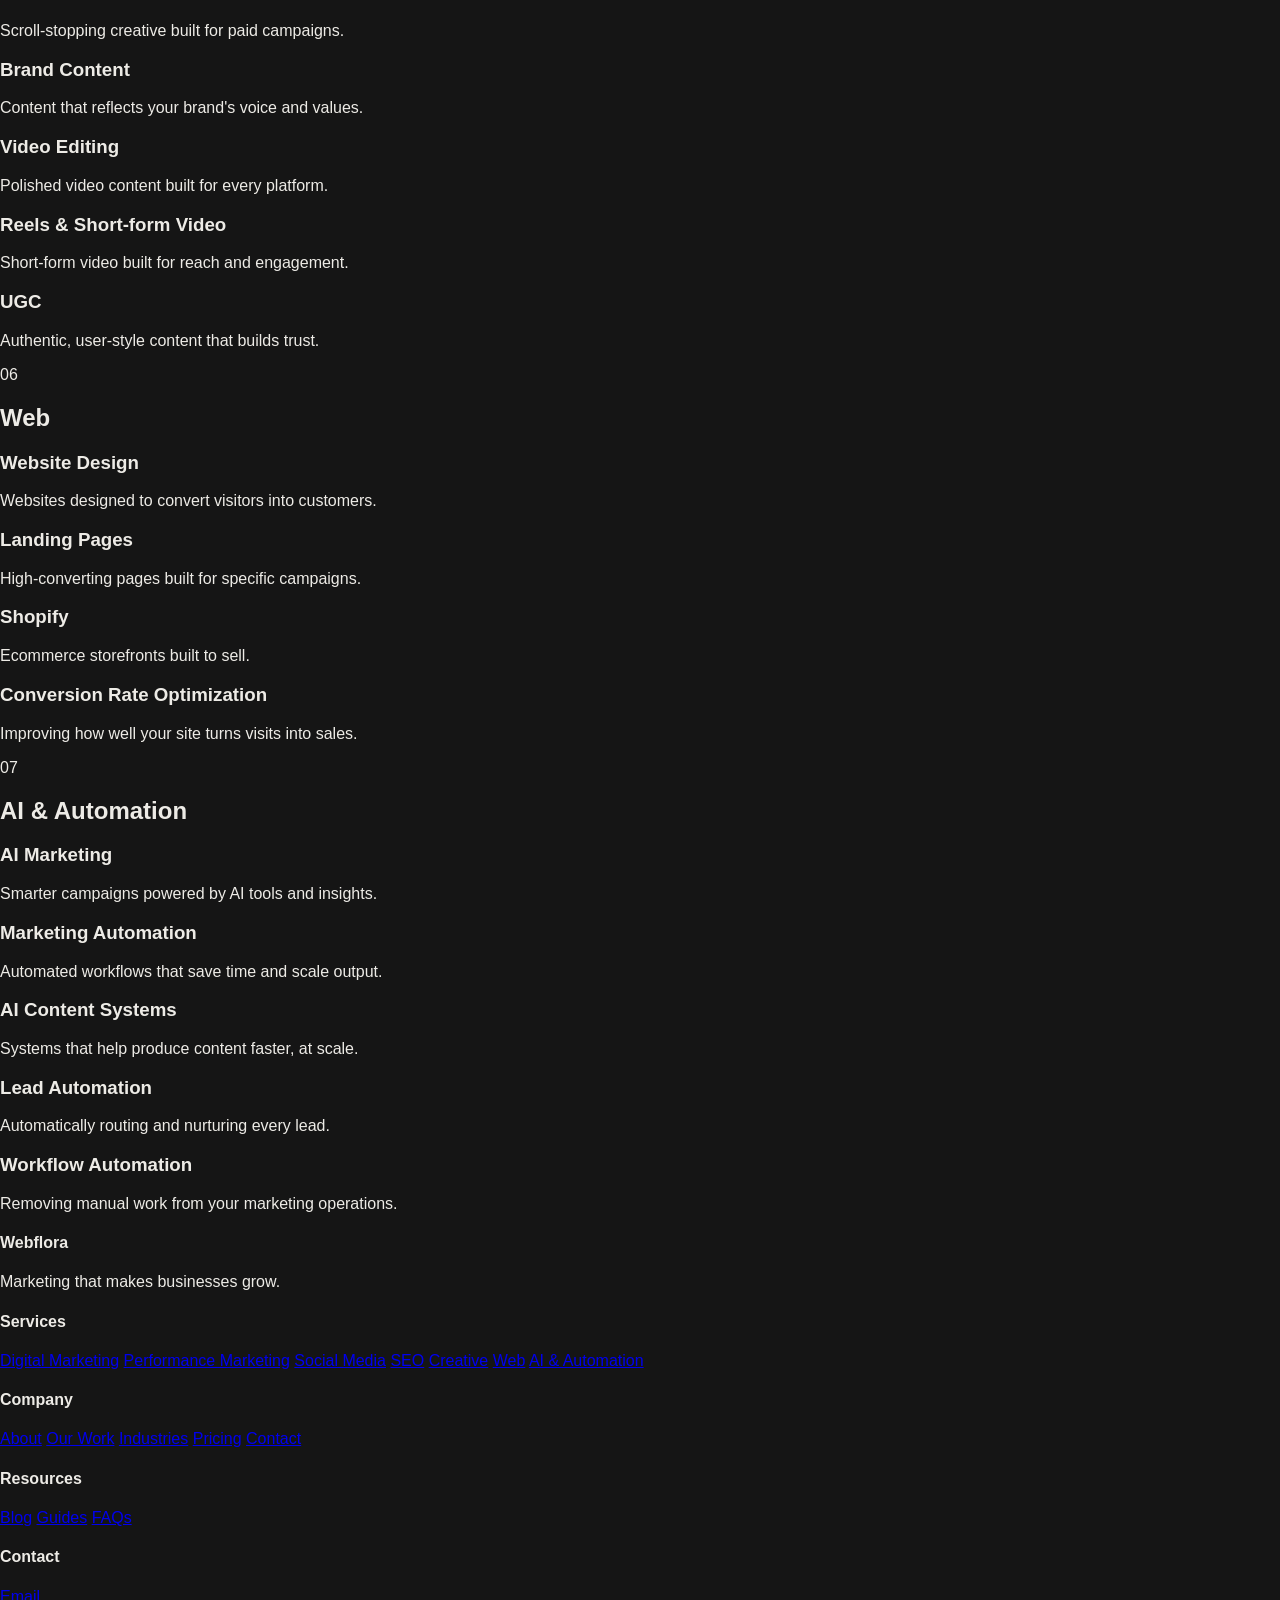
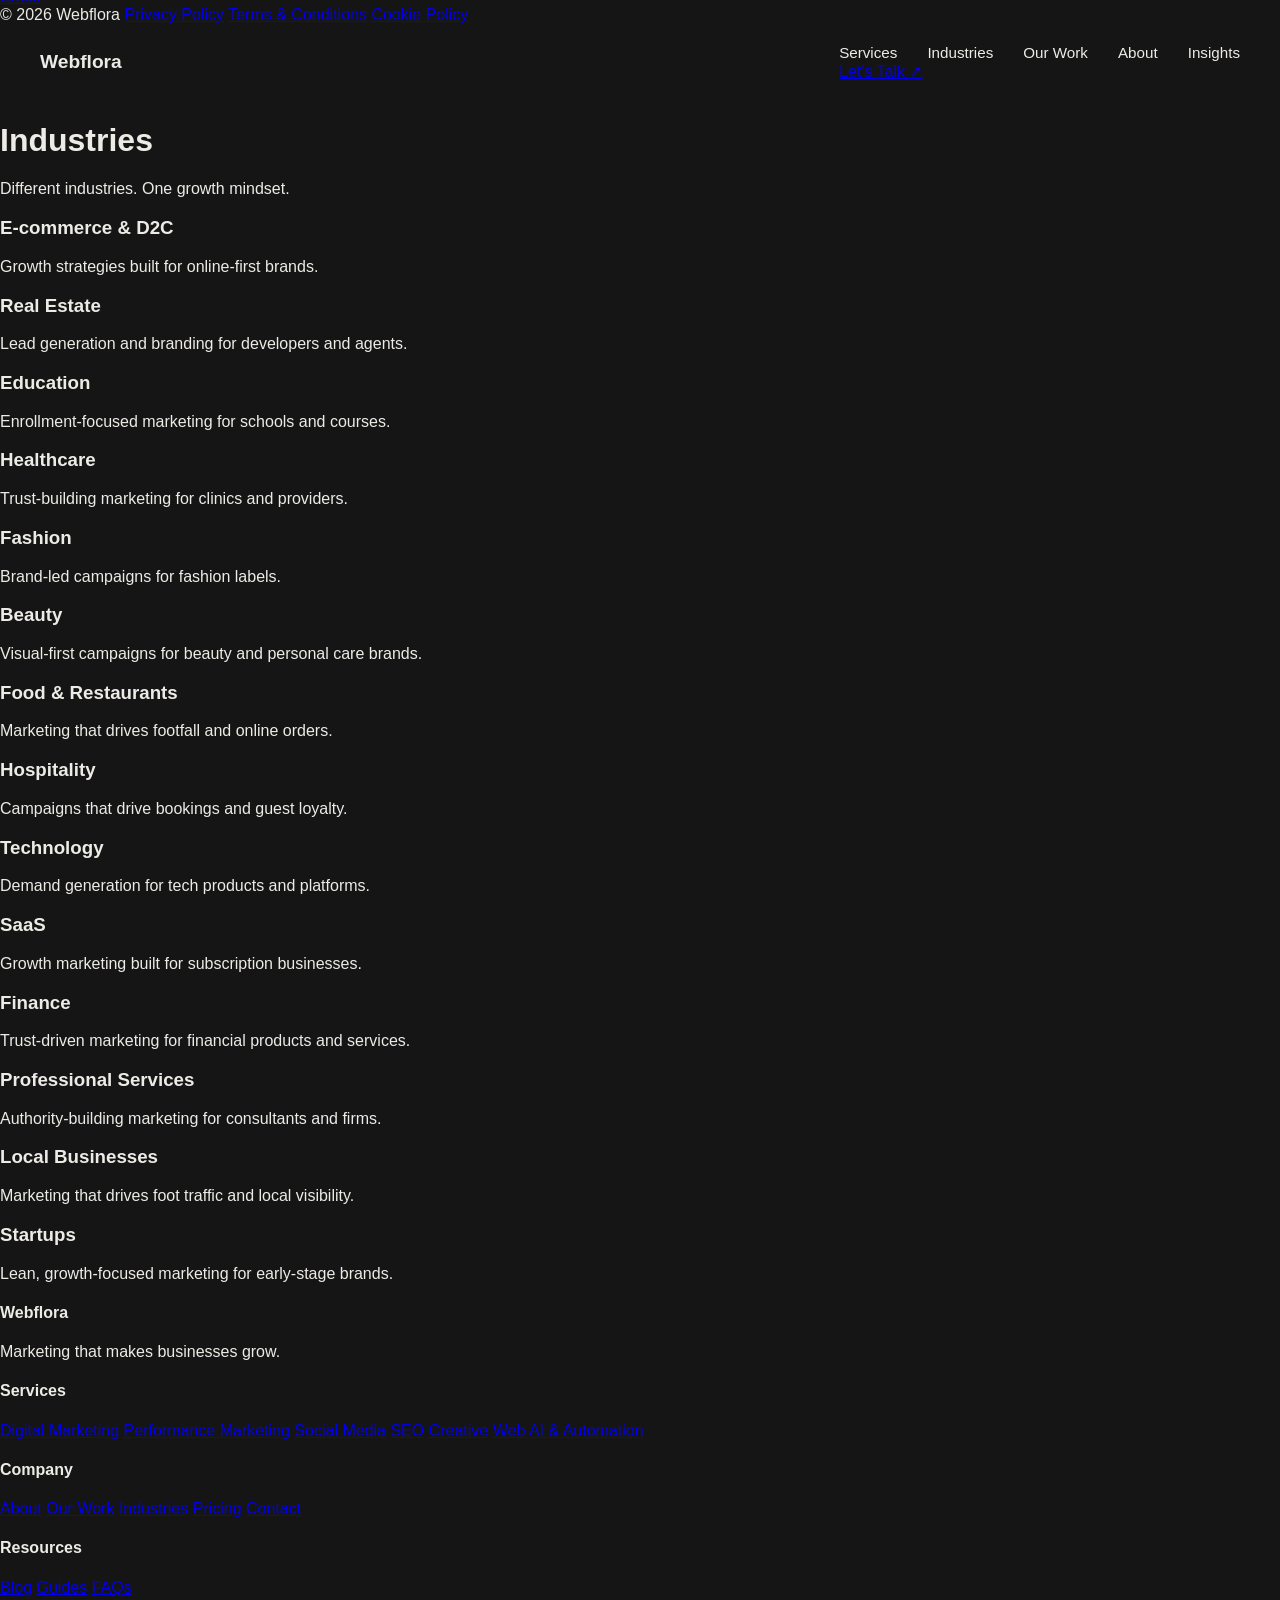
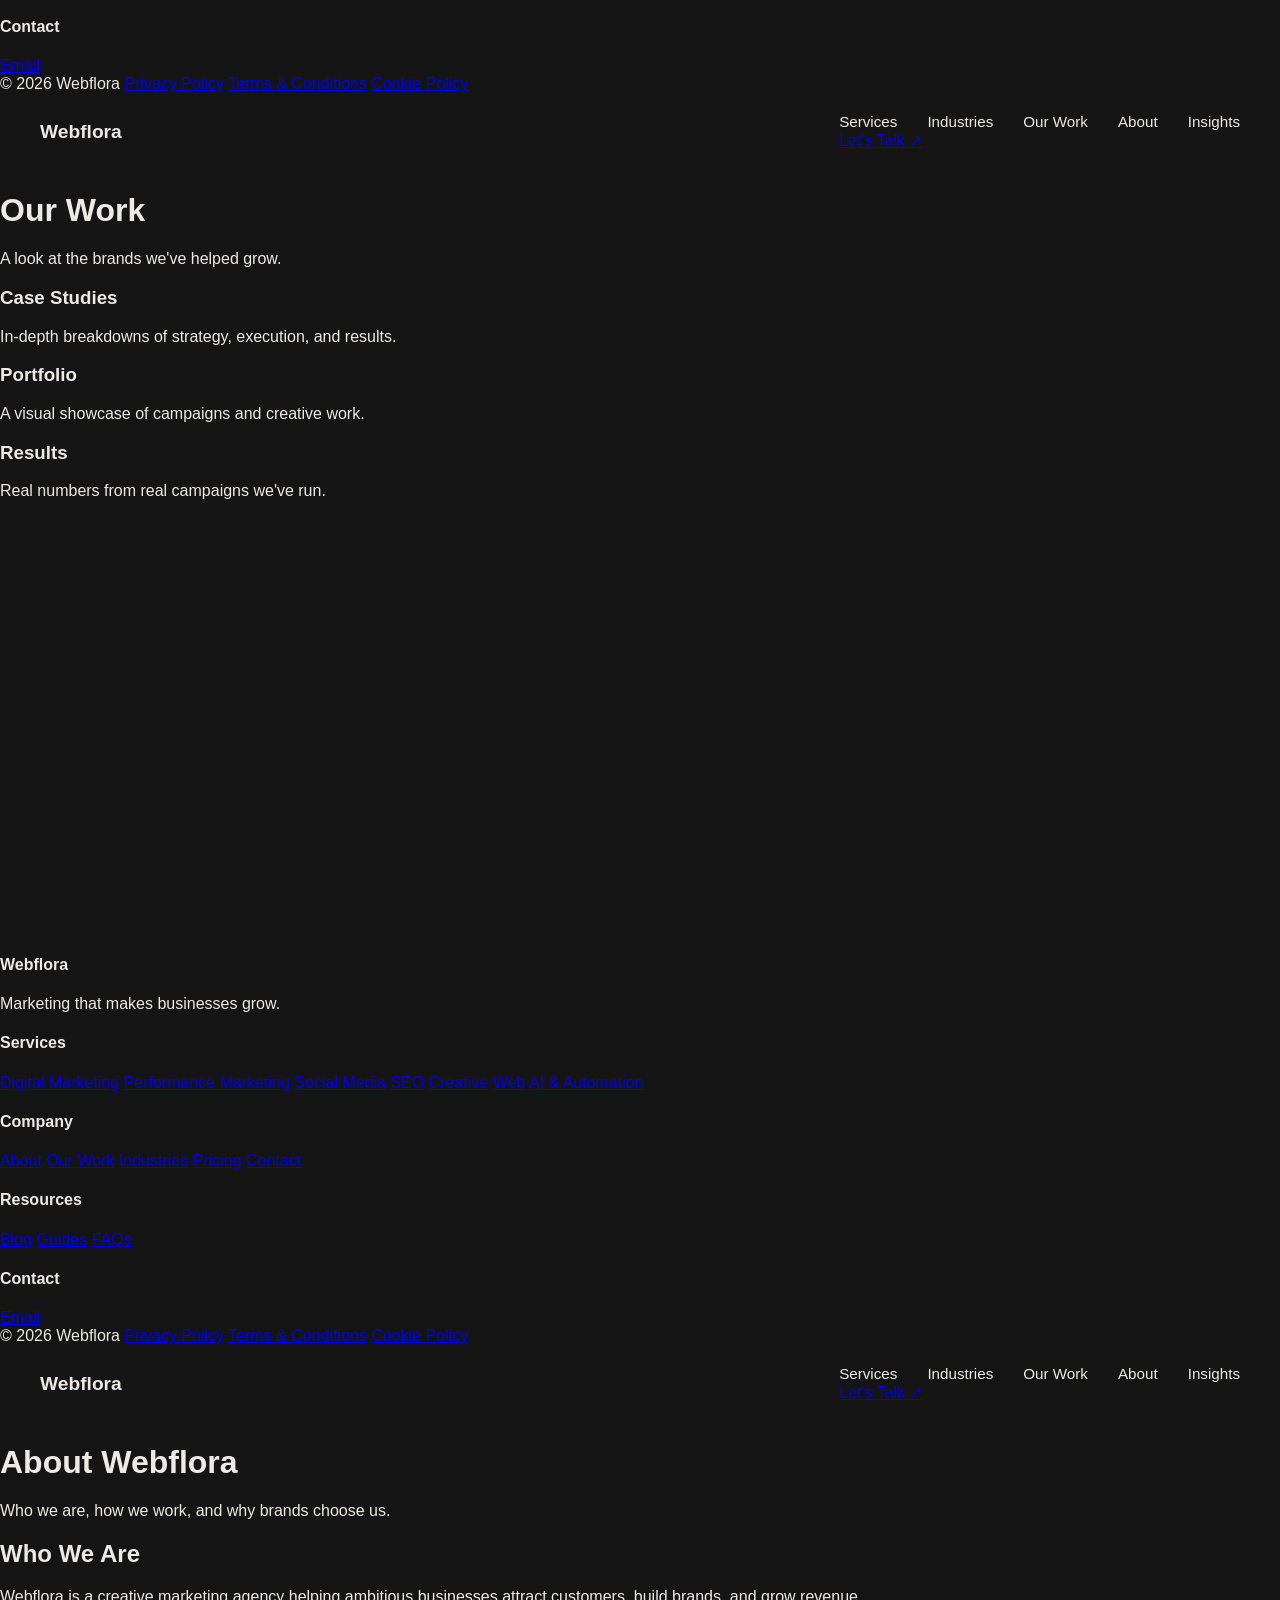
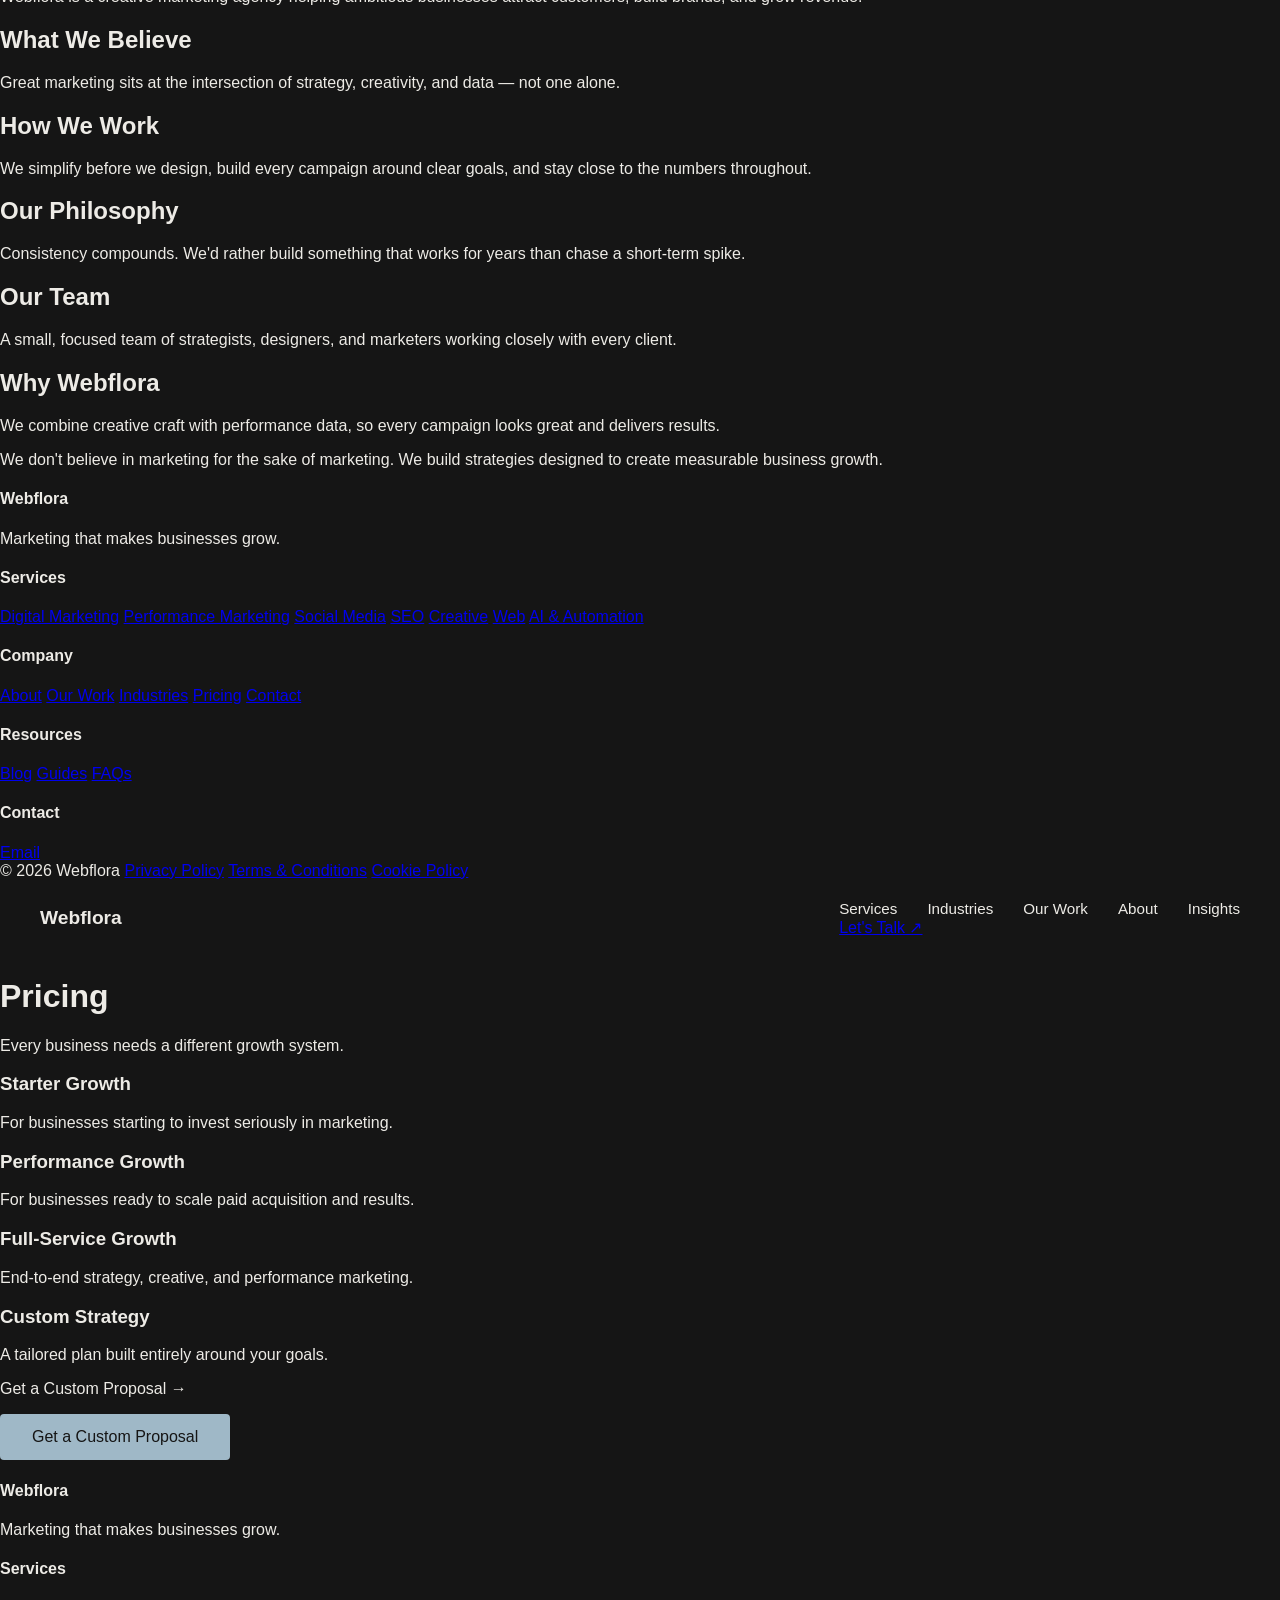
==== commit dccb08fc: "Update index.html" ====
--- a/index.html
+++ b/index.html
@@ -335,3 +335,987 @@
 
 </body>
 </html>
+<!DOCTYPE html>
+<html lang="en">
+<head>
+  <meta charset="UTF-8">
+  <meta name="viewport" content="width=device-width, initial-scale=1.0">
+  <title>Services — Webflora</title>
+  <link rel="stylesheet" href="style.css">
+</head>
+<body>
+
+  <nav class="navbar">
+    <div class="logo">Webflora</div>
+    <div class="nav-right">
+      <ul class="nav-links">
+        <li><a href="services.html" class="active">Services</a></li>
+        <li><a href="industries.html">Industries</a></li>
+        <li><a href="work.html">Our Work</a></li>
+        <li><a href="about.html">About</a></li>
+        <li><a href="resources.html">Insights</a></li>
+      </ul>
+      <a href="contact.html" class="nav-cta">Let's Talk ↗</a>
+    </div>
+  </nav>
+
+  <header class="page-header">
+    <h1>Services</h1>
+    <p>Everything your brand needs to grow, in one place.</p>
+  </header>
+
+  <div class="service-category">
+    <span class="category-label">01</span>
+    <h2>Strategy & Growth</h2>
+  </div>
+  <section class="item-grid">
+    <div class="item-card"><h3>Digital Marketing Strategy</h3><p>A clear plan across every channel your brand needs.</p></div>
+    <div class="item-card"><h3>Growth Strategy</h3><p>Frameworks built to scale acquisition and revenue.</p></div>
+    <div class="item-card"><h3>Marketing Consulting</h3><p>Expert guidance to sharpen your existing marketing.</p></div>
+    <div class="item-card"><h3>Funnel Strategy</h3><p>Turning traffic into leads and leads into customers.</p></div>
+  </section>
+
+  <div class="service-category">
+    <span class="category-label">02</span>
+    <h2>Performance Marketing</h2>
+  </div>
+  <section class="item-grid">
+    <div class="item-card"><h3>Meta Ads</h3><p>Facebook & Instagram campaigns that convert.</p></div>
+    <div class="item-card"><h3>Google Ads</h3><p>Search, display, and shopping campaigns that rank.</p></div>
+    <div class="item-card"><h3>YouTube Ads</h3><p>Video ad campaigns built for reach and recall.</p></div>
+    <div class="item-card"><h3>Retargeting</h3><p>Bringing back visitors who didn't convert the first time.</p></div>
+    <div class="item-card"><h3>Lead Generation</h3><p>Consistent, qualified leads for your sales team.</p></div>
+    <div class="item-card"><h3>Conversion Optimization</h3><p>Turning more of your existing traffic into customers.</p></div>
+  </section>
+
+  <div class="service-category">
+    <span class="category-label">03</span>
+    <h2>Social Media</h2>
+  </div>
+  <section class="item-grid">
+    <div class="item-card"><h3>Social Media Management</h3><p>Day-to-day management across every platform.</p></div>
+    <div class="item-card"><h3>Content Strategy</h3><p>A content plan built around your brand and audience.</p></div>
+    <div class="item-card"><h3>Instagram Marketing</h3><p>Growth and engagement strategies built for Instagram.</p></div>
+    <div class="item-card"><h3>LinkedIn Marketing</h3><p>B2B visibility and lead generation on LinkedIn.</p></div>
+    <div class="item-card"><h3>Community Management</h3><p>Building and nurturing an engaged audience.</p></div>
+  </section>
+
+  <div class="service-category">
+    <span class="category-label">04</span>
+    <h2>Search</h2>
+  </div>
+  <section class="item-grid">
+    <div class="item-card"><h3>SEO</h3><p>Organic visibility built for long-term growth.</p></div>
+    <div class="item-card"><h3>Local SEO</h3><p>Ranking higher for customers searching near you.</p></div>
+    <div class="item-card"><h3>Technical SEO</h3><p>Fixing the technical foundation search engines rely on.</p></div>
+    <div class="item-card"><h3>Content SEO</h3><p>Content built to rank and answer real search intent.</p></div>
+    <div class="item-card"><h3>Google Business Profile</h3><p>Optimizing your presence on Google Search and Maps.</p></div>
+  </section>
+
+  <div class="service-category">
+    <span class="category-label">05</span>
+    <h2>Creative</h2>
+  </div>
+  <section class="item-grid">
+    <div class="item-card"><h3>Graphic Design</h3><p>Visual identity and assets that make your brand memorable.</p></div>
+    <div class="item-card"><h3>Ad Creatives</h3><p>Scroll-stopping creative built for paid campaigns.</p></div>
+    <div class="item-card"><h3>Brand Content</h3><p>Content that reflects your brand's voice and values.</p></div>
+    <div class="item-card"><h3>Video Editing</h3><p>Polished video content built for every platform.</p></div>
+    <div class="item-card"><h3>Reels & Short-form Video</h3><p>Short-form video built for reach and engagement.</p></div>
+    <div class="item-card"><h3>UGC</h3><p>Authentic, user-style content that builds trust.</p></div>
+  </section>
+
+  <div class="service-category">
+    <span class="category-label">06</span>
+    <h2>Web</h2>
+  </div>
+  <section class="item-grid">
+    <div class="item-card"><h3>Website Design</h3><p>Websites designed to convert visitors into customers.</p></div>
+    <div class="item-card"><h3>Landing Pages</h3><p>High-converting pages built for specific campaigns.</p></div>
+    <div class="item-card"><h3>Shopify</h3><p>Ecommerce storefronts built to sell.</p></div>
+    <div class="item-card"><h3>Conversion Rate Optimization</h3><p>Improving how well your site turns visits into sales.</p></div>
+  </section>
+
+  <div class="service-category">
+    <span class="category-label">07</span>
+    <h2>AI & Automation</h2>
+  </div>
+  <section class="item-grid">
+    <div class="item-card"><h3>AI Marketing</h3><p>Smarter campaigns powered by AI tools and insights.</p></div>
+    <div class="item-card"><h3>Marketing Automation</h3><p>Automated workflows that save time and scale output.</p></div>
+    <div class="item-card"><h3>AI Content Systems</h3><p>Systems that help produce content faster, at scale.</p></div>
+    <div class="item-card"><h3>Lead Automation</h3><p>Automatically routing and nurturing every lead.</p></div>
+    <div class="item-card"><h3>Workflow Automation</h3><p>Removing manual work from your marketing operations.</p></div>
+  </section>
+
+  <footer class="site-footer">
+    <div class="footer-columns">
+      <div class="footer-col">
+        <h4>Webflora</h4>
+        <p>Marketing that makes businesses grow.</p>
+      </div>
+      <div class="footer-col">
+        <h4>Services</h4>
+        <a href="services.html">Digital Marketing</a>
+        <a href="services.html">Performance Marketing</a>
+        <a href="services.html">Social Media</a>
+        <a href="services.html">SEO</a>
+        <a href="services.html">Creative</a>
+        <a href="services.html">Web</a>
+        <a href="services.html">AI & Automation</a>
+      </div>
+      <div class="footer-col">
+        <h4>Company</h4>
+        <a href="about.html">About</a>
+        <a href="work.html">Our Work</a>
+        <a href="industries.html">Industries</a>
+        <a href="pricing.html">Pricing</a>
+        <a href="contact.html">Contact</a>
+      </div>
+      <div class="footer-col">
+        <h4>Resources</h4>
+        <a href="resources.html">Blog</a>
+        <a href="resources.html">Guides</a>
+        <a href="resources.html">FAQs</a>
+      </div>
+      <div class="footer-col">
+        <h4>Contact</h4>
+        <a href="mailto:scalewithsamzx@gmail.com">Email</a>
+      </div>
+    </div>
+    <div class="footer-bottom">
+      <span>&copy; 2026 Webflora</span>
+      <a href="privacy.html">Privacy Policy</a>
+      <a href="terms.html">Terms & Conditions</a>
+      <a href="cookies.html">Cookie Policy</a>
+    </div>
+  </footer>
+
+</body>
+</html>
+<!DOCTYPE html>
+<html lang="en">
+<head>
+  <meta charset="UTF-8">
+  <meta name="viewport" content="width=device-width, initial-scale=1.0">
+  <title>Industries — Webflora</title>
+  <link rel="stylesheet" href="style.css">
+</head>
+<body>
+
+  <nav class="navbar">
+    <div class="logo">Webflora</div>
+    <div class="nav-right">
+      <ul class="nav-links">
+        <li><a href="services.html">Services</a></li>
+        <li><a href="industries.html" class="active">Industries</a></li>
+        <li><a href="work.html">Our Work</a></li>
+        <li><a href="about.html">About</a></li>
+        <li><a href="resources.html">Insights</a></li>
+      </ul>
+      <a href="contact.html" class="nav-cta">Let's Talk ↗</a>
+    </div>
+  </nav>
+
+  <header class="page-header">
+    <h1>Industries</h1>
+    <p>Different industries. One growth mindset.</p>
+  </header>
+
+  <section class="item-grid">
+    <div class="item-card"><h3>E-commerce & D2C</h3><p>Growth strategies built for online-first brands.</p></div>
+    <div class="item-card"><h3>Real Estate</h3><p>Lead generation and branding for developers and agents.</p></div>
+    <div class="item-card"><h3>Education</h3><p>Enrollment-focused marketing for schools and courses.</p></div>
+    <div class="item-card"><h3>Healthcare</h3><p>Trust-building marketing for clinics and providers.</p></div>
+    <div class="item-card"><h3>Fashion</h3><p>Brand-led campaigns for fashion labels.</p></div>
+    <div class="item-card"><h3>Beauty</h3><p>Visual-first campaigns for beauty and personal care brands.</p></div>
+    <div class="item-card"><h3>Food & Restaurants</h3><p>Marketing that drives footfall and online orders.</p></div>
+    <div class="item-card"><h3>Hospitality</h3><p>Campaigns that drive bookings and guest loyalty.</p></div>
+    <div class="item-card"><h3>Technology</h3><p>Demand generation for tech products and platforms.</p></div>
+    <div class="item-card"><h3>SaaS</h3><p>Growth marketing built for subscription businesses.</p></div>
+    <div class="item-card"><h3>Finance</h3><p>Trust-driven marketing for financial products and services.</p></div>
+    <div class="item-card"><h3>Professional Services</h3><p>Authority-building marketing for consultants and firms.</p></div>
+    <div class="item-card"><h3>Local Businesses</h3><p>Marketing that drives foot traffic and local visibility.</p></div>
+    <div class="item-card"><h3>Startups</h3><p>Lean, growth-focused marketing for early-stage brands.</p></div>
+  </section>
+
+  <footer class="site-footer">
+    <div class="footer-columns">
+      <div class="footer-col">
+        <h4>Webflora</h4>
+        <p>Marketing that makes businesses grow.</p>
+      </div>
+      <div class="footer-col">
+        <h4>Services</h4>
+        <a href="services.html">Digital Marketing</a>
+        <a href="services.html">Performance Marketing</a>
+        <a href="services.html">Social Media</a>
+        <a href="services.html">SEO</a>
+        <a href="services.html">Creative</a>
+        <a href="services.html">Web</a>
+        <a href="services.html">AI & Automation</a>
+      </div>
+      <div class="footer-col">
+        <h4>Company</h4>
+        <a href="about.html">About</a>
+        <a href="work.html">Our Work</a>
+        <a href="industries.html">Industries</a>
+        <a href="pricing.html">Pricing</a>
+        <a href="contact.html">Contact</a>
+      </div>
+      <div class="footer-col">
+        <h4>Resources</h4>
+        <a href="resources.html">Blog</a>
+        <a href="resources.html">Guides</a>
+        <a href="resources.html">FAQs</a>
+      </div>
+      <div class="footer-col">
+        <h4>Contact</h4>
+        <a href="mailto:scalewithsamzx@gmail.com">Email</a>
+      </div>
+    </div>
+    <div class="footer-bottom">
+      <span>&copy; 2026 Webflora</span>
+      <a href="privacy.html">Privacy Policy</a>
+      <a href="terms.html">Terms & Conditions</a>
+      <a href="cookies.html">Cookie Policy</a>
+    </div>
+  </footer>
+
+</body>
+</html>
+<!DOCTYPE html>
+<html lang="en">
+<head>
+  <meta charset="UTF-8">
+  <meta name="viewport" content="width=device-width, initial-scale=1.0">
+  <title>Our Work — Webflora</title>
+  <link rel="stylesheet" href="style.css">
+</head>
+<body>
+
+  <nav class="navbar">
+    <div class="logo">Webflora</div>
+    <div class="nav-right">
+      <ul class="nav-links">
+        <li><a href="services.html">Services</a></li>
+        <li><a href="industries.html">Industries</a></li>
+        <li><a href="work.html" class="active">Our Work</a></li>
+        <li><a href="about.html">About</a></li>
+        <li><a href="resources.html">Insights</a></li>
+      </ul>
+      <a href="contact.html" class="nav-cta">Let's Talk ↗</a>
+    </div>
+  </nav>
+
+  <header class="page-header">
+    <h1>Our Work</h1>
+    <p>A look at the brands we've helped grow.</p>
+  </header>
+
+  <section class="item-grid">
+    <div class="item-card"><h3>Case Studies</h3><p>In-depth breakdowns of strategy, execution, and results.</p></div>
+    <div class="item-card"><h3>Portfolio</h3><p>A visual showcase of campaigns and creative work.</p></div>
+    <div class="item-card"><h3>Results</h3><p>Real numbers from real campaigns we've run.</p></div>
+  </section>
+
+  <section class="work fade-section" id="featured-work">
+    <h2>Featured Projects</h2>
+    <div class="work-grid">
+      <div class="work-card">Brand Launch — TechNova</div>
+      <div class="work-card">Social Campaign — Bloom & Co</div>
+      <div class="work-card">Website Redesign — Aria Living</div>
+    </div>
+  </section>
+
+  <footer class="site-footer">
+    <div class="footer-columns">
+      <div class="footer-col">
+        <h4>Webflora</h4>
+        <p>Marketing that makes businesses grow.</p>
+      </div>
+      <div class="footer-col">
+        <h4>Services</h4>
+        <a href="services.html">Digital Marketing</a>
+        <a href="services.html">Performance Marketing</a>
+        <a href="services.html">Social Media</a>
+        <a href="services.html">SEO</a>
+        <a href="services.html">Creative</a>
+        <a href="services.html">Web</a>
+        <a href="services.html">AI & Automation</a>
+      </div>
+      <div class="footer-col">
+        <h4>Company</h4>
+        <a href="about.html">About</a>
+        <a href="work.html">Our Work</a>
+        <a href="industries.html">Industries</a>
+        <a href="pricing.html">Pricing</a>
+        <a href="contact.html">Contact</a>
+      </div>
+      <div class="footer-col">
+        <h4>Resources</h4>
+        <a href="resources.html">Blog</a>
+        <a href="resources.html">Guides</a>
+        <a href="resources.html">FAQs</a>
+      </div>
+      <div class="footer-col">
+        <h4>Contact</h4>
+        <a href="mailto:scalewithsamzx@gmail.com">Email</a>
+      </div>
+    </div>
+    <div class="footer-bottom">
+      <span>&copy; 2026 Webflora</span>
+      <a href="privacy.html">Privacy Policy</a>
+      <a href="terms.html">Terms & Conditions</a>
+      <a href="cookies.html">Cookie Policy</a>
+    </div>
+  </footer>
+
+  <script>
+    const sections = document.querySelectorAll('.fade-section');
+    const observer = new IntersectionObserver((entries) => {
+      entries.forEach(entry => {
+        if (entry.isIntersecting) entry.target.classList.add('visible');
+      });
+    }, { threshold: 0.15 });
+    sections.forEach(section => observer.observe(section));
+  </script>
+
+</body>
+</html>
+<!DOCTYPE html>
+<html lang="en">
+<head>
+  <meta charset="UTF-8">
+  <meta name="viewport" content="width=device-width, initial-scale=1.0">
+  <title>About — Webflora</title>
+  <link rel="stylesheet" href="style.css">
+</head>
+<body>
+
+  <nav class="navbar">
+    <div class="logo">Webflora</div>
+    <div class="nav-right">
+      <ul class="nav-links">
+        <li><a href="services.html">Services</a></li>
+        <li><a href="industries.html">Industries</a></li>
+        <li><a href="work.html">Our Work</a></li>
+        <li><a href="about.html" class="active">About</a></li>
+        <li><a href="resources.html">Insights</a></li>
+      </ul>
+      <a href="contact.html" class="nav-cta">Let's Talk ↗</a>
+    </div>
+  </nav>
+
+  <header class="page-header">
+    <h1>About Webflora</h1>
+    <p>Who we are, how we work, and why brands choose us.</p>
+  </header>
+
+  <section class="text-section">
+    <div class="text-inner">
+      <h2>Who We Are</h2>
+      <p>Webflora is a creative marketing agency helping ambitious businesses attract customers, build brands, and grow revenue.</p>
+
+      <h2>What We Believe</h2>
+      <p>Great marketing sits at the intersection of strategy, creativity, and data — not one alone.</p>
+
+      <h2>How We Work</h2>
+      <p>We simplify before we design, build every campaign around clear goals, and stay close to the numbers throughout.</p>
+
+      <h2>Our Philosophy</h2>
+      <p>Consistency compounds. We'd rather build something that works for years than chase a short-term spike.</p>
+
+      <h2>Our Team</h2>
+      <p>A small, focused team of strategists, designers, and marketers working closely with every client.</p>
+
+      <h2>Why Webflora</h2>
+      <p>We combine creative craft with performance data, so every campaign looks great and delivers results.</p>
+
+      <p class="statement">We don't believe in marketing for the sake of marketing. We build strategies designed to create measurable business growth.</p>
+    </div>
+  </section>
+
+  <footer class="site-footer">
+    <div class="footer-columns">
+      <div class="footer-col">
+        <h4>Webflora</h4>
+        <p>Marketing that makes businesses grow.</p>
+      </div>
+      <div class="footer-col">
+        <h4>Services</h4>
+        <a href="services.html">Digital Marketing</a>
+        <a href="services.html">Performance Marketing</a>
+        <a href="services.html">Social Media</a>
+        <a href="services.html">SEO</a>
+        <a href="services.html">Creative</a>
+        <a href="services.html">Web</a>
+        <a href="services.html">AI & Automation</a>
+      </div>
+      <div class="footer-col">
+        <h4>Company</h4>
+        <a href="about.html">About</a>
+        <a href="work.html">Our Work</a>
+        <a href="industries.html">Industries</a>
+        <a href="pricing.html">Pricing</a>
+        <a href="contact.html">Contact</a>
+      </div>
+      <div class="footer-col">
+        <h4>Resources</h4>
+        <a href="resources.html">Blog</a>
+        <a href="resources.html">Guides</a>
+        <a href="resources.html">FAQs</a>
+      </div>
+      <div class="footer-col">
+        <h4>Contact</h4>
+        <a href="mailto:scalewithsamzx@gmail.com">Email</a>
+      </div>
+    </div>
+    <div class="footer-bottom">
+      <span>&copy; 2026 Webflora</span>
+      <a href="privacy.html">Privacy Policy</a>
+      <a href="terms.html">Terms & Conditions</a>
+      <a href="cookies.html">Cookie Policy</a>
+    </div>
+  </footer>
+
+</body>
+</html>
+<!DOCTYPE html>
+<html lang="en">
+<head>
+  <meta charset="UTF-8">
+  <meta name="viewport" content="width=device-width, initial-scale=1.0">
+  <title>Pricing — Webflora</title>
+  <link rel="stylesheet" href="style.css">
+</head>
+<body>
+
+  <nav class="navbar">
+    <div class="logo">Webflora</div>
+    <div class="nav-right">
+      <ul class="nav-links">
+        <li><a href="services.html">Services</a></li>
+        <li><a href="industries.html">Industries</a></li>
+        <li><a href="work.html">Our Work</a></li>
+        <li><a href="about.html">About</a></li>
+        <li><a href="resources.html">Insights</a></li>
+      </ul>
+      <a href="contact.html" class="nav-cta">Let's Talk ↗</a>
+    </div>
+  </nav>
+
+  <header class="page-header">
+    <h1>Pricing</h1>
+    <p>Every business needs a different growth system.</p>
+  </header>
+
+  <section class="pricing-grid">
+    <div class="pricing-card">
+      <h3>Starter Growth</h3>
+      <p>For businesses starting to invest seriously in marketing.</p>
+    </div>
+    <div class="pricing-card">
+      <h3>Performance Growth</h3>
+      <p>For businesses ready to scale paid acquisition and results.</p>
+    </div>
+    <div class="pricing-card">
+      <h3>Full-Service Growth</h3>
+      <p>End-to-end strategy, creative, and performance marketing.</p>
+    </div>
+    <div class="pricing-card">
+      <h3>Custom Strategy</h3>
+      <p>A tailored plan built entirely around your goals.</p>
+    </div>
+  </section>
+
+  <section class="pricing-cta">
+    <p>Get a Custom Proposal →</p>
+    <a href="mailto:scalewithsamzx@gmail.com" class="contact-btn">Get a Custom Proposal</a>
+  </section>
+
+  <footer class="site-footer">
+    <div class="footer-columns">
+      <div class="footer-col">
+        <h4>Webflora</h4>
+        <p>Marketing that makes businesses grow.</p>
+      </div>
+      <div class="footer-col">
+        <h4>Services</h4>
+        <a href="services.html">Digital Marketing</a>
+        <a href="services.html">Performance Marketing</a>
+        <a href="services.html">Social Media</a>
+        <a href="services.html">SEO</a>
+        <a href="services.html">Creative</a>
+        <a href="services.html">Web</a>
+        <a href="services.html">AI & Automation</a>
+      </div>
+      <div class="footer-col">
+        <h4>Company</h4>
+        <a href="about.html">About</a>
+        <a href="work.html">Our Work</a>
+        <a href="industries.html">Industries</a>
+        <a href="pricing.html">Pricing</a>
+        <a href="contact.html">Contact</a>
+      </div>
+      <div class="footer-col">
+        <h4>Resources</h4>
+        <a href="resources.html">Blog</a>
+        <a href="resources.html">Guides</a>
+        <a href="resources.html">FAQs</a>
+      </div>
+      <div class="footer-col">
+        <h4>Contact</h4>
+        <a href="mailto:scalewithsamzx@gmail.com">Email</a>
+      </div>
+    </div>
+    <div class="footer-bottom">
+      <span>&copy; 2026 Webflora</span>
+      <a href="privacy.html">Privacy Policy</a>
+      <a href="terms.html">Terms & Conditions</a>
+      <a href="cookies.html">Cookie Policy</a>
+    </div>
+  </footer>
+
+</body>
+</html>
+<!DOCTYPE html>
+<html lang="en">
+<head>
+  <meta charset="UTF-8">
+  <meta name="viewport" content="width=device-width, initial-scale=1.0">
+  <title>Insights — Webflora</title>
+  <link rel="stylesheet" href="style.css">
+</head>
+<body>
+
+  <nav class="navbar">
+    <div class="logo">Webflora</div>
+    <div class="nav-right">
+      <ul class="nav-links">
+        <li><a href="services.html">Services</a></li>
+        <li><a href="industries.html">Industries</a></li>
+        <li><a href="work.html">Our Work</a></li>
+        <li><a href="about.html">About</a></li>
+        <li><a href="resources.html" class="active">Insights</a></li>
+      </ul>
+      <a href="contact.html" class="nav-cta">Let's Talk ↗</a>
+    </div>
+  </nav>
+
+  <header class="page-header">
+    <h1>Insights</h1>
+    <p>Guides, insights, and answers to help you grow.</p>
+  </header>
+
+  <section class="item-grid">
+    <div class="item-card"><h3>Blog</h3><p>Articles on marketing, branding, and growth.</p></div>
+    <div class="item-card"><h3>Marketing Guides</h3><p>Practical, step-by-step guides for common marketing goals.</p></div>
+    <div class="item-card"><h3>Industry Insights</h3><p>Trends and data shaping the industries we work in.</p></div>
+    <div class="item-card"><h3>Case Studies</h3><p>In-depth breakdowns of strategy, execution, and results.</p></div>
+    <div class="item-card"><h3>FAQs</h3><p>Answers to the questions we hear most often.</p></div>
+  </section>
+
+  <footer class="site-footer">
+    <div class="footer-columns">
+      <div class="footer-col">
+        <h4>Webflora</h4>
+        <p>Marketing that makes businesses grow.</p>
+      </div>
+      <div class="footer-col">
+        <h4>Services</h4>
+        <a href="services.html">Digital Marketing</a>
+        <a href="services.html">Performance Marketing</a>
+        <a href="services.html">Social Media</a>
+        <a href="services.html">SEO</a>
+        <a href="services.html">Creative</a>
+        <a href="services.html">Web</a>
+        <a href="services.html">AI & Automation</a>
+      </div>
+      <div class="footer-col">
+        <h4>Company</h4>
+        <a href="about.html">About</a>
+        <a href="work.html">Our Work</a>
+        <a href="industries.html">Industries</a>
+        <a href="pricing.html">Pricing</a>
+        <a href="contact.html">Contact</a>
+      </div>
+      <div class="footer-col">
+        <h4>Resources</h4>
+        <a href="resources.html">Blog</a>
+        <a href="resources.html">Guides</a>
+        <a href="resources.html">FAQs</a>
+      </div>
+      <div class="footer-col">
+        <h4>Contact</h4>
+        <a href="mailto:scalewithsamzx@gmail.com">Email</a>
+      </div>
+    </div>
+    <div class="footer-bottom">
+      <span>&copy; 2026 Webflora</span>
+      <a href="privacy.html">Privacy Policy</a>
+      <a href="terms.html">Terms & Conditions</a>
+      <a href="cookies.html">Cookie Policy</a>
+    </div>
+  </footer>
+
+</body>
+</html>
+<!DOCTYPE html>
+<html lang="en">
+<head>
+  <meta charset="UTF-8">
+  <meta name="viewport" content="width=device-width, initial-scale=1.0">
+  <title>Start a Project — Webflora</title>
+  <link rel="stylesheet" href="style.css">
+</head>
+<body>
+
+  <nav class="navbar">
+    <div class="logo">Webflora</div>
+    <div class="nav-right">
+      <ul class="nav-links">
+        <li><a href="services.html">Services</a></li>
+        <li><a href="industries.html">Industries</a></li>
+        <li><a href="work.html">Our Work</a></li>
+        <li><a href="about.html">About</a></li>
+        <li><a href="resources.html">Insights</a></li>
+      </ul>
+      <a href="contact.html" class="nav-cta active">Let's Talk ↗</a>
+    </div>
+  </nav>
+
+  <header class="page-header">
+    <h1>Start a Project</h1>
+    <p>Tell us about your brand and what you're looking to achieve.</p>
+  </header>
+
+  <section class="item-grid">
+    <div class="item-card"><h3>Start a Project</h3><p>Tell us about your brand and what you're looking to achieve.</p></div>
+    <div class="item-card"><h3>Get a Free Consultation</h3><p>Book a free call to discuss your goals and get a plan.</p></div>
+    <div class="item-card"><h3>WhatsApp / Direct Contact</h3><p>Prefer a quick message? Reach us directly.</p></div>
+  </section>
+
+  <section class="contact-form-note">
+    <div class="field-list">
+      Name<br>
+      Company<br>
+      Email<br>
+      Phone / WhatsApp<br>
+      Website<br>
+      Industry<br>
+      What do you need help with?<br>
+      Monthly Marketing Budget<br>
+      Tell us about your project
+    </div>
+  </section>
+
+  <section class="contact">
+    <h2>Let's Grow Together</h2>
+    <p>Email us the details above and we'll get back to you shortly.</p>
+    <a href="mailto:scalewithsamzx@gmail.com" class="contact-btn">Let's Grow Together ↗</a>
+  </section>
+
+  <footer class="site-footer">
+    <div class="footer-columns">
+      <div class="footer-col">
+        <h4>Webflora</h4>
+        <p>Marketing that makes businesses grow.</p>
+      </div>
+      <div class="footer-col">
+        <h4>Services</h4>
+        <a href="services.html">Digital Marketing</a>
+        <a href="services.html">Performance Marketing</a>
+        <a href="services.html">Social Media</a>
+        <a href="services.html">SEO</a>
+        <a href="services.html">Creative</a>
+        <a href="services.html">Web</a>
+        <a href="services.html">AI & Automation</a>
+      </div>
+      <div class="footer-col">
+        <h4>Company</h4>
+        <a href="about.html">About</a>
+        <a href="work.html">Our Work</a>
+        <a href="industries.html">Industries</a>
+        <a href="pricing.html">Pricing</a>
+        <a href="contact.html">Contact</a>
+      </div>
+      <div class="footer-col">
+        <h4>Resources</h4>
+        <a href="resources.html">Blog</a>
+        <a href="resources.html">Guides</a>
+        <a href="resources.html">FAQs</a>
+      </div>
+      <div class="footer-col">
+        <h4>Contact</h4>
+        <a href="mailto:scalewithsamzx@gmail.com">Email</a>
+      </div>
+    </div>
+    <div class="footer-bottom">
+      <span>&copy; 2026 Webflora</span>
+      <a href="privacy.html">Privacy Policy</a>
+      <a href="terms.html">Terms & Conditions</a>
+      <a href="cookies.html">Cookie Policy</a>
+    </div>
+  </footer>
+
+</body>
+</html>
+<!DOCTYPE html>
+<html lang="en">
+<head>
+  <meta charset="UTF-8">
+  <meta name="viewport" content="width=device-width, initial-scale=1.0">
+  <title>Privacy Policy — Webflora</title>
+  <link rel="stylesheet" href="style.css">
+</head>
+<body>
+
+  <nav class="navbar">
+    <div class="logo">Webflora</div>
+    <div class="nav-right">
+      <ul class="nav-links">
+        <li><a href="services.html">Services</a></li>
+        <li><a href="industries.html">Industries</a></li>
+        <li><a href="work.html">Our Work</a></li>
+        <li><a href="about.html">About</a></li>
+        <li><a href="resources.html">Insights</a></li>
+      </ul>
+      <a href="contact.html" class="nav-cta">Let's Talk ↗</a>
+    </div>
+  </nav>
+
+  <header class="page-header">
+    <h1>Privacy Policy</h1>
+    <p>Placeholder content — update with your real privacy policy.</p>
+  </header>
+
+  <section class="text-section">
+    <div class="text-inner">
+      <h2>Overview</h2>
+      <p>This is placeholder text for Webflora's privacy policy. Replace this section with details on what information you collect, how it's used, and how it's protected.</p>
+
+      <h2>Information We Collect</h2>
+      <p>Describe here what data is collected from visitors and clients (e.g. contact form details, cookies, analytics).</p>
+
+      <h2>Contact</h2>
+      <p>For privacy questions, contact scalewithsamzx@gmail.com.</p>
+    </div>
+  </section>
+
+  <footer class="site-footer">
+    <div class="footer-columns">
+      <div class="footer-col">
+        <h4>Webflora</h4>
+        <p>Marketing that makes businesses grow.</p>
+      </div>
+      <div class="footer-col">
+        <h4>Services</h4>
+        <a href="services.html">Digital Marketing</a>
+        <a href="services.html">Performance Marketing</a>
+        <a href="services.html">Social Media</a>
+        <a href="services.html">SEO</a>
+        <a href="services.html">Creative</a>
+        <a href="services.html">Web</a>
+        <a href="services.html">AI & Automation</a>
+      </div>
+      <div class="footer-col">
+        <h4>Company</h4>
+        <a href="about.html">About</a>
+        <a href="work.html">Our Work</a>
+        <a href="industries.html">Industries</a>
+        <a href="pricing.html">Pricing</a>
+        <a href="contact.html">Contact</a>
+      </div>
+      <div class="footer-col">
+        <h4>Resources</h4>
+        <a href="resources.html">Blog</a>
+        <a href="resources.html">Guides</a>
+        <a href="resources.html">FAQs</a>
+      </div>
+      <div class="footer-col">
+        <h4>Contact</h4>
+        <a href="mailto:scalewithsamzx@gmail.com">Email</a>
+      </div>
+    </div>
+    <div class="footer-bottom">
+      <span>&copy; 2026 Webflora</span>
+      <a href="privacy.html">Privacy Policy</a>
+      <a href="terms.html">Terms & Conditions</a>
+      <a href="cookies.html">Cookie Policy</a>
+    </div>
+  </footer>
+
+</body>
+</html>
+<!DOCTYPE html>
+<html lang="en">
+<head>
+  <meta charset="UTF-8">
+  <meta name="viewport" content="width=device-width, initial-scale=1.0">
+  <title>Terms & Conditions — Webflora</title>
+  <link rel="stylesheet" href="style.css">
+</head>
+<body>
+
+  <nav class="navbar">
+    <div class="logo">Webflora</div>
+    <div class="nav-right">
+      <ul class="nav-links">
+        <li><a href="services.html">Services</a></li>
+        <li><a href="industries.html">Industries</a></li>
+        <li><a href="work.html">Our Work</a></li>
+        <li><a href="about.html">About</a></li>
+        <li><a href="resources.html">Insights</a></li>
+      </ul>
+      <a href="contact.html" class="nav-cta">Let's Talk ↗</a>
+    </div>
+  </nav>
+
+  <header class="page-header">
+    <h1>Terms & Conditions</h1>
+    <p>Placeholder content — update with your real terms.</p>
+  </header>
+
+  <section class="text-section">
+    <div class="text-inner">
+      <h2>Overview</h2>
+      <p>This is placeholder text for Webflora's terms and conditions. Replace this section with the terms that govern use of your site and services.</p>
+
+      <h2>Use of Services</h2>
+      <p>Describe here the terms under which clients engage your agency's services.</p>
+
+      <h2>Contact</h2>
+      <p>For questions about these terms, contact scalewithsamzx@gmail.com.</p>
+    </div>
+  </section>
+
+  <footer class="site-footer">
+    <div class="footer-columns">
+      <div class="footer-col">
+        <h4>Webflora</h4>
+        <p>Marketing that makes businesses grow.</p>
+      </div>
+      <div class="footer-col">
+        <h4>Services</h4>
+        <a href="services.html">Digital Marketing</a>
+        <a href="services.html">Performance Marketing</a>
+        <a href="services.html">Social Media</a>
+        <a href="services.html">SEO</a>
+        <a href="services.html">Creative</a>
+        <a href="services.html">Web</a>
+        <a href="services.html">AI & Automation</a>
+      </div>
+      <div class="footer-col">
+        <h4>Company</h4>
+        <a href="about.html">About</a>
+        <a href="work.html">Our Work</a>
+        <a href="industries.html">Industries</a>
+        <a href="pricing.html">Pricing</a>
+        <a href="contact.html">Contact</a>
+      </div>
+      <div class="footer-col">
+        <h4>Resources</h4>
+        <a href="resources.html">Blog</a>
+        <a href="resources.html">Guides</a>
+        <a href="resources.html">FAQs</a>
+      </div>
+      <div class="footer-col">
+        <h4>Contact</h4>
+        <a href="mailto:scalewithsamzx@gmail.com">Email</a>
+      </div>
+    </div>
+    <div class="footer-bottom">
+      <span>&copy; 2026 Webflora</span>
+      <a href="privacy.html">Privacy Policy</a>
+      <a href="terms.html">Terms & Conditions</a>
+      <a href="cookies.html">Cookie Policy</a>
+    </div>
+  </footer>
+
+</body>
+</html>
+<!DOCTYPE html>
+<html lang="en">
+<head>
+  <meta charset="UTF-8">
+  <meta name="viewport" content="width=device-width, initial-scale=1.0">
+  <title>Cookie Policy — Webflora</title>
+  <link rel="stylesheet" href="style.css">
+</head>
+<body>
+
+  <nav class="navbar">
+    <div class="logo">Webflora</div>
+    <div class="nav-right">
+      <ul class="nav-links">
+        <li><a href="services.html">Services</a></li>
+        <li><a href="industries.html">Industries</a></li>
+        <li><a href="work.html">Our Work</a></li>
+        <li><a href="about.html">About</a></li>
+        <li><a href="resources.html">Insights</a></li>
+      </ul>
+      <a href="contact.html" class="nav-cta">Let's Talk ↗</a>
+    </div>
+  </nav>
+
+  <header class="page-header">
+    <h1>Cookie Policy</h1>
+    <p>Placeholder content — update with your real cookie policy.</p>
+  </header>
+
+  <section class="text-section">
+    <div class="text-inner">
+      <h2>Overview</h2>
+      <p>This is placeholder text for Webflora's cookie policy. Replace this section with details on what cookies your site uses and why.</p>
+
+      <h2>Contact</h2>
+      <p>For questions about cookies, contact scalewithsamzx@gmail.com.</p>
+    </div>
+  </section>
+
+  <footer class="site-footer">
+    <div class="footer-columns">
+      <div class="footer-col">
+        <h4>Webflora</h4>
+        <p>Marketing that makes businesses grow.</p>
+      </div>
+      <div class="footer-col">
+        <h4>Services</h4>
+        <a href="services.html">Digital Marketing</a>
+        <a href="services.html">Performance Marketing</a>
+        <a href="services.html">Social Media</a>
+        <a href="services.html">SEO</a>
+        <a href="services.html">Creative</a>
+        <a href="services.html">Web</a>
+        <a href="services.html">AI & Automation</a>
+      </div>
+      <div class="footer-col">
+        <h4>Company</h4>
+        <a href="about.html">About</a>
+        <a href="work.html">Our Work</a>
+        <a href="industries.html">Industries</a>
+        <a href="pricing.html">Pricing</a>
+        <a href="contact.html">Contact</a>
+      </div>
+      <div class="footer-col">
+        <h4>Resources</h4>
+        <a href="resources.html">Blog</a>
+        <a href="resources.html">Guides</a>
+        <a href="resources.html">FAQs</a>
+      </div>
+      <div class="footer-col">
+        <h4>Contact</h4>
+        <a href="mailto:scalewithsamzx@gmail.com">Email</a>
+      </div>
+    </div>
+    <div class="footer-bottom">
+      <span>&copy; 2026 Webflora</span>
+      <a href="privacy.html">Privacy Policy</a>
+      <a href="terms.html">Terms & Conditions</a>
+      <a href="cookies.html">Cookie Policy</a>
+    </div>
+  </footer>
+
+</body>
+</html>
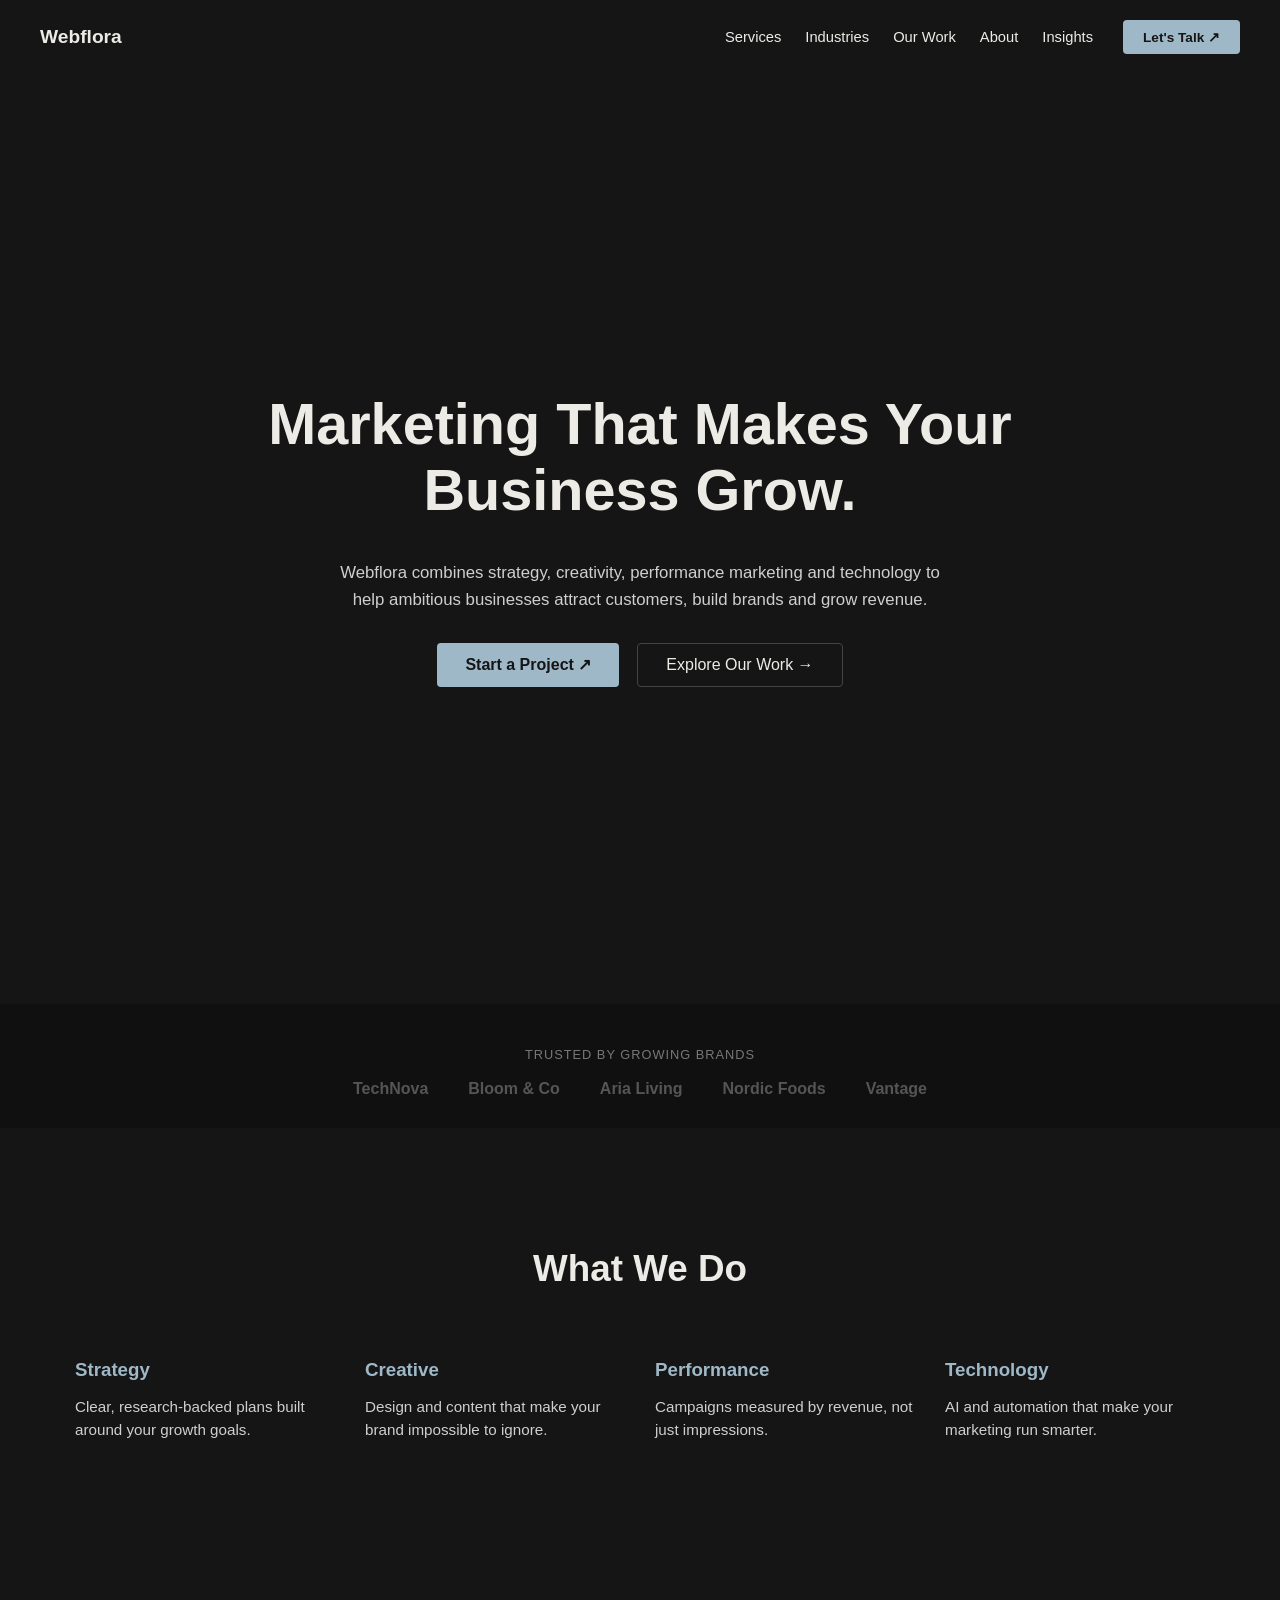
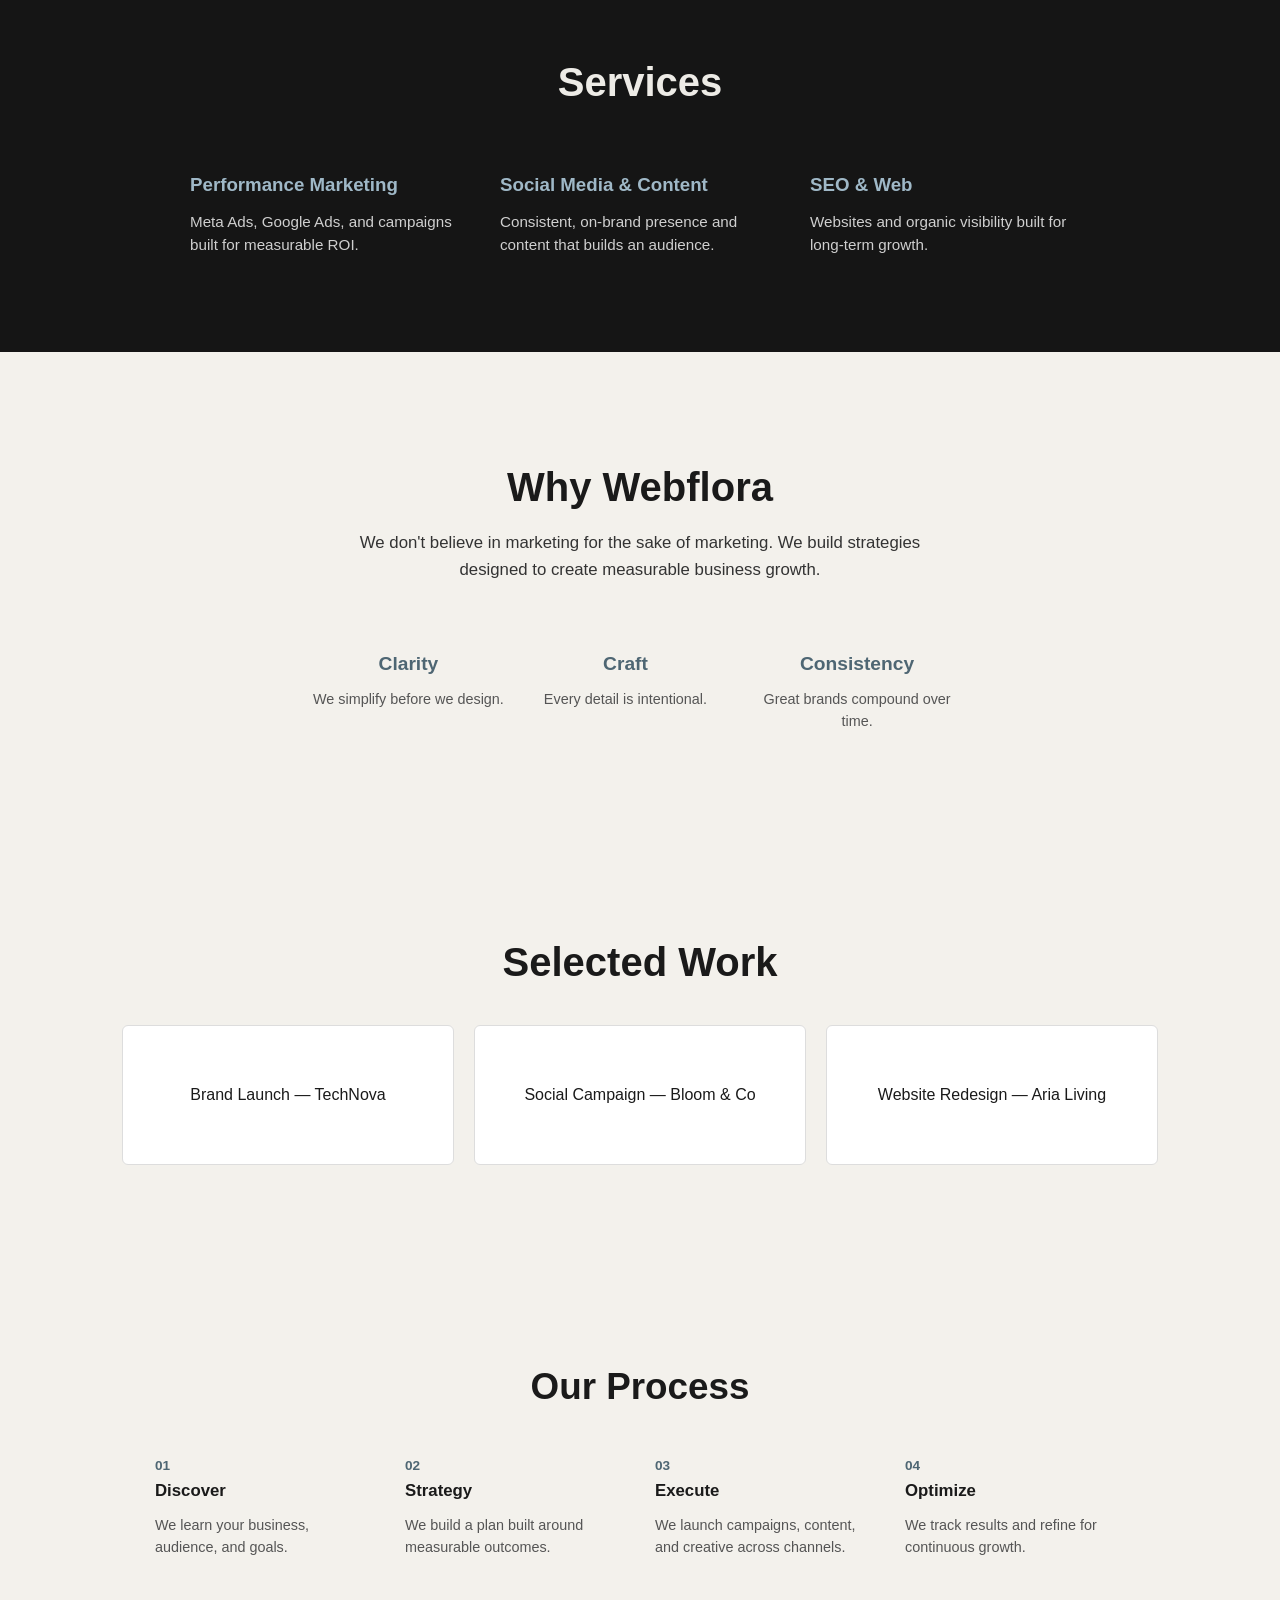
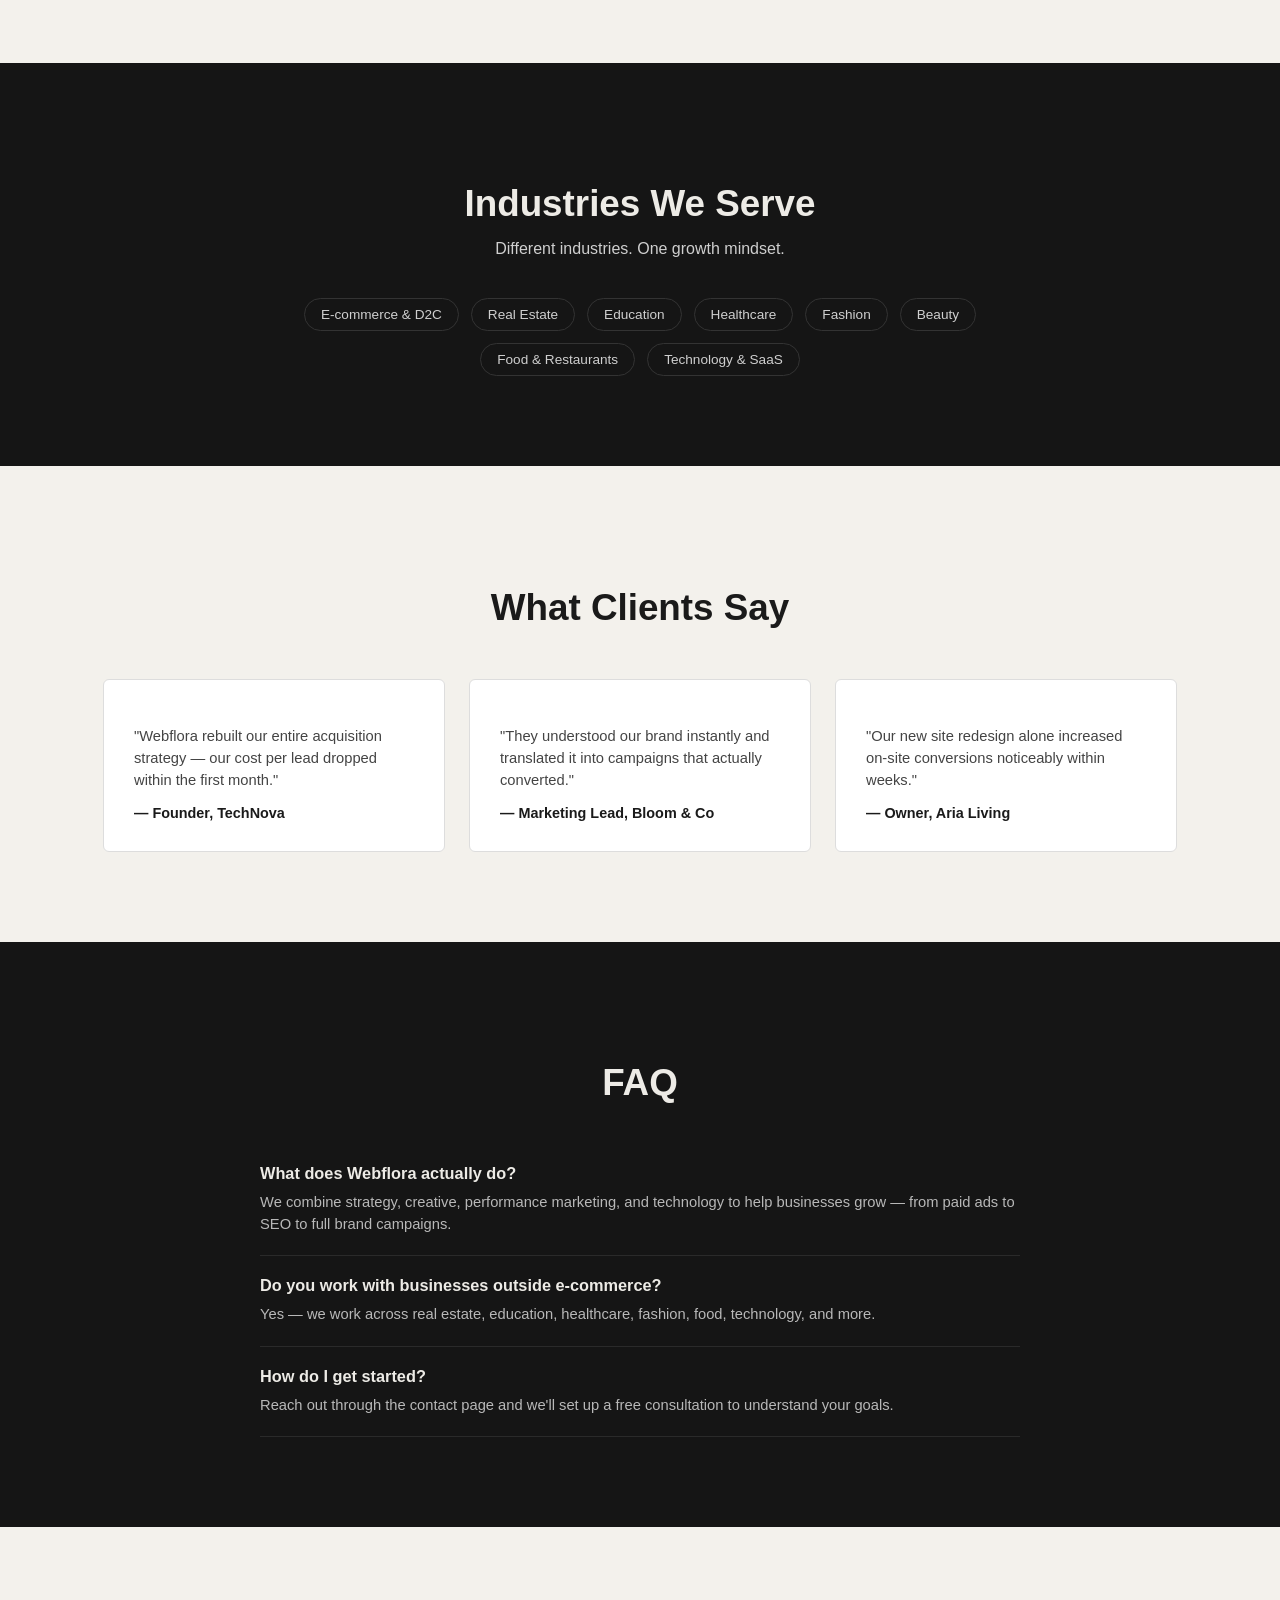
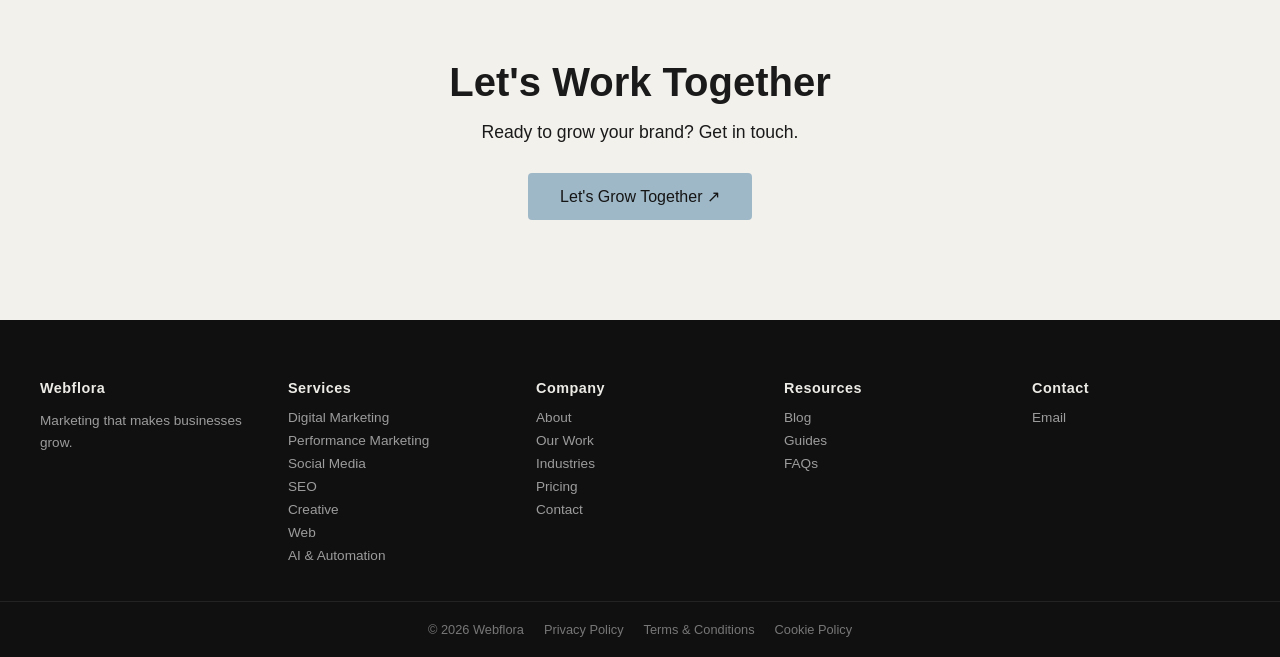
==== commit e6f6e7c4: "Add files via upload" ====
--- a/index.html
+++ b/index.html
@@ -1,88 +1,3 @@
-<!DOCTYPE html>
-<html lang="en">
-<head>
-  <meta charset="UTF-8">
-  <meta name="viewport" content="width=device-width, initial-scale=1.0">
-  <title>Webflora</title>
-  <link rel="stylesheet" href="style.css">
-</head>
-<body>
-  <nav class="navbar">
-    <div class="logo">Webflora</div>
-    <ul class="nav-links">
-      <li><a href="#work">Work</a></li>
-      <li><a href="#studio">Studio</a></li>
-      <li><a href="#services">Services</a></li>
-      <li><a href="#contact">Contact</a></li>
-    </ul>
-  </nav>
-  <section class="hero">
-    <h1>Webflora</h1>
-    <p>A creative marketing agency.</p>
-    <button>Book a Call</button>
-  </section>
-<section class="work fade-section" id="work">  
-  <h2>Selected Work</h2>
-    <div class="work-grid">
-    <div class="work-card">Brand Launch — TechNova</div>
-<div class="work-card">Social Campaign — Bloom & Co</div>
-<div class="work-card">Website Redesign — Aria Living</div>
-    </div>
-  </section>
-<section class="studio fade-section" id="studio">
-  <h2>Studio</h2>
-    <p class="studio-intro">We're a small, focused team building brands that stand out through strategy, design, and disciplined execution.</p>
-    <div class="values-grid">
-      <div class="value-item">
-        <h3>Clarity</h3>
-        <p>We simplify before we design.</p>
-      </div>
-      <div class="value-item">
-        <h3>Craft</h3>
-        <p>Every detail is intentional.</p>
-      </div>
-      <div class="value-item">
-        <h3>Consistency</h3>
-        <p>Great brands compound over time.</p>
-      </div>
-    </div>
-  </section>
-<section class="services fade-section" id="services">    
-  <h2>Services</h2>
-    <div class="services-grid">
-      <div class="service-card">
-        <h3>Brand Strategy</h3>
-        <p>Positioning and identity that sets you apart.</p>
-      </div>
-      <div class="service-card">
-        <h3>Digital Campaigns</h3>
-        <p>Performance-driven marketing across channels.</p>
-      </div>
-      <div class="service-card">
-        <h3>Content & Creative</h3>
-        <p>Visuals and copy that convert attention into trust.</p>
-      </div>
-    </div>
-  </section>
-<section class="contact fade-section" id="contact">
-  <h2>Let's Work Together</h2>
-    <p>Ready to grow your brand? Get in touch.</p>
-<a href="mailto:scalewithsamzx@gmail.com" class="contact-btn">Get in Touch</a>
-</section>
-<script>
-const sections = document.querySelectorAll('.fade-section');
-  const observer = new IntersectionObserver((entries) => {
-    entries.forEach(entry => {
-      if (entry.isIntersecting) {
-        entry.target.classList.add('visible');
-      }
-    });
-  }, { threshold: 0.15 });
-
-  sections.forEach(section => observer.observe(section));
-</script>
-</body>
-</html>
 <!DOCTYPE html>
 <html lang="en">
 <head>
@@ -335,987 +250,3 @@
 
 </body>
 </html>
-<!DOCTYPE html>
-<html lang="en">
-<head>
-  <meta charset="UTF-8">
-  <meta name="viewport" content="width=device-width, initial-scale=1.0">
-  <title>Services — Webflora</title>
-  <link rel="stylesheet" href="style.css">
-</head>
-<body>
-
-  <nav class="navbar">
-    <div class="logo">Webflora</div>
-    <div class="nav-right">
-      <ul class="nav-links">
-        <li><a href="services.html" class="active">Services</a></li>
-        <li><a href="industries.html">Industries</a></li>
-        <li><a href="work.html">Our Work</a></li>
-        <li><a href="about.html">About</a></li>
-        <li><a href="resources.html">Insights</a></li>
-      </ul>
-      <a href="contact.html" class="nav-cta">Let's Talk ↗</a>
-    </div>
-  </nav>
-
-  <header class="page-header">
-    <h1>Services</h1>
-    <p>Everything your brand needs to grow, in one place.</p>
-  </header>
-
-  <div class="service-category">
-    <span class="category-label">01</span>
-    <h2>Strategy & Growth</h2>
-  </div>
-  <section class="item-grid">
-    <div class="item-card"><h3>Digital Marketing Strategy</h3><p>A clear plan across every channel your brand needs.</p></div>
-    <div class="item-card"><h3>Growth Strategy</h3><p>Frameworks built to scale acquisition and revenue.</p></div>
-    <div class="item-card"><h3>Marketing Consulting</h3><p>Expert guidance to sharpen your existing marketing.</p></div>
-    <div class="item-card"><h3>Funnel Strategy</h3><p>Turning traffic into leads and leads into customers.</p></div>
-  </section>
-
-  <div class="service-category">
-    <span class="category-label">02</span>
-    <h2>Performance Marketing</h2>
-  </div>
-  <section class="item-grid">
-    <div class="item-card"><h3>Meta Ads</h3><p>Facebook & Instagram campaigns that convert.</p></div>
-    <div class="item-card"><h3>Google Ads</h3><p>Search, display, and shopping campaigns that rank.</p></div>
-    <div class="item-card"><h3>YouTube Ads</h3><p>Video ad campaigns built for reach and recall.</p></div>
-    <div class="item-card"><h3>Retargeting</h3><p>Bringing back visitors who didn't convert the first time.</p></div>
-    <div class="item-card"><h3>Lead Generation</h3><p>Consistent, qualified leads for your sales team.</p></div>
-    <div class="item-card"><h3>Conversion Optimization</h3><p>Turning more of your existing traffic into customers.</p></div>
-  </section>
-
-  <div class="service-category">
-    <span class="category-label">03</span>
-    <h2>Social Media</h2>
-  </div>
-  <section class="item-grid">
-    <div class="item-card"><h3>Social Media Management</h3><p>Day-to-day management across every platform.</p></div>
-    <div class="item-card"><h3>Content Strategy</h3><p>A content plan built around your brand and audience.</p></div>
-    <div class="item-card"><h3>Instagram Marketing</h3><p>Growth and engagement strategies built for Instagram.</p></div>
-    <div class="item-card"><h3>LinkedIn Marketing</h3><p>B2B visibility and lead generation on LinkedIn.</p></div>
-    <div class="item-card"><h3>Community Management</h3><p>Building and nurturing an engaged audience.</p></div>
-  </section>
-
-  <div class="service-category">
-    <span class="category-label">04</span>
-    <h2>Search</h2>
-  </div>
-  <section class="item-grid">
-    <div class="item-card"><h3>SEO</h3><p>Organic visibility built for long-term growth.</p></div>
-    <div class="item-card"><h3>Local SEO</h3><p>Ranking higher for customers searching near you.</p></div>
-    <div class="item-card"><h3>Technical SEO</h3><p>Fixing the technical foundation search engines rely on.</p></div>
-    <div class="item-card"><h3>Content SEO</h3><p>Content built to rank and answer real search intent.</p></div>
-    <div class="item-card"><h3>Google Business Profile</h3><p>Optimizing your presence on Google Search and Maps.</p></div>
-  </section>
-
-  <div class="service-category">
-    <span class="category-label">05</span>
-    <h2>Creative</h2>
-  </div>
-  <section class="item-grid">
-    <div class="item-card"><h3>Graphic Design</h3><p>Visual identity and assets that make your brand memorable.</p></div>
-    <div class="item-card"><h3>Ad Creatives</h3><p>Scroll-stopping creative built for paid campaigns.</p></div>
-    <div class="item-card"><h3>Brand Content</h3><p>Content that reflects your brand's voice and values.</p></div>
-    <div class="item-card"><h3>Video Editing</h3><p>Polished video content built for every platform.</p></div>
-    <div class="item-card"><h3>Reels & Short-form Video</h3><p>Short-form video built for reach and engagement.</p></div>
-    <div class="item-card"><h3>UGC</h3><p>Authentic, user-style content that builds trust.</p></div>
-  </section>
-
-  <div class="service-category">
-    <span class="category-label">06</span>
-    <h2>Web</h2>
-  </div>
-  <section class="item-grid">
-    <div class="item-card"><h3>Website Design</h3><p>Websites designed to convert visitors into customers.</p></div>
-    <div class="item-card"><h3>Landing Pages</h3><p>High-converting pages built for specific campaigns.</p></div>
-    <div class="item-card"><h3>Shopify</h3><p>Ecommerce storefronts built to sell.</p></div>
-    <div class="item-card"><h3>Conversion Rate Optimization</h3><p>Improving how well your site turns visits into sales.</p></div>
-  </section>
-
-  <div class="service-category">
-    <span class="category-label">07</span>
-    <h2>AI & Automation</h2>
-  </div>
-  <section class="item-grid">
-    <div class="item-card"><h3>AI Marketing</h3><p>Smarter campaigns powered by AI tools and insights.</p></div>
-    <div class="item-card"><h3>Marketing Automation</h3><p>Automated workflows that save time and scale output.</p></div>
-    <div class="item-card"><h3>AI Content Systems</h3><p>Systems that help produce content faster, at scale.</p></div>
-    <div class="item-card"><h3>Lead Automation</h3><p>Automatically routing and nurturing every lead.</p></div>
-    <div class="item-card"><h3>Workflow Automation</h3><p>Removing manual work from your marketing operations.</p></div>
-  </section>
-
-  <footer class="site-footer">
-    <div class="footer-columns">
-      <div class="footer-col">
-        <h4>Webflora</h4>
-        <p>Marketing that makes businesses grow.</p>
-      </div>
-      <div class="footer-col">
-        <h4>Services</h4>
-        <a href="services.html">Digital Marketing</a>
-        <a href="services.html">Performance Marketing</a>
-        <a href="services.html">Social Media</a>
-        <a href="services.html">SEO</a>
-        <a href="services.html">Creative</a>
-        <a href="services.html">Web</a>
-        <a href="services.html">AI & Automation</a>
-      </div>
-      <div class="footer-col">
-        <h4>Company</h4>
-        <a href="about.html">About</a>
-        <a href="work.html">Our Work</a>
-        <a href="industries.html">Industries</a>
-        <a href="pricing.html">Pricing</a>
-        <a href="contact.html">Contact</a>
-      </div>
-      <div class="footer-col">
-        <h4>Resources</h4>
-        <a href="resources.html">Blog</a>
-        <a href="resources.html">Guides</a>
-        <a href="resources.html">FAQs</a>
-      </div>
-      <div class="footer-col">
-        <h4>Contact</h4>
-        <a href="mailto:scalewithsamzx@gmail.com">Email</a>
-      </div>
-    </div>
-    <div class="footer-bottom">
-      <span>&copy; 2026 Webflora</span>
-      <a href="privacy.html">Privacy Policy</a>
-      <a href="terms.html">Terms & Conditions</a>
-      <a href="cookies.html">Cookie Policy</a>
-    </div>
-  </footer>
-
-</body>
-</html>
-<!DOCTYPE html>
-<html lang="en">
-<head>
-  <meta charset="UTF-8">
-  <meta name="viewport" content="width=device-width, initial-scale=1.0">
-  <title>Industries — Webflora</title>
-  <link rel="stylesheet" href="style.css">
-</head>
-<body>
-
-  <nav class="navbar">
-    <div class="logo">Webflora</div>
-    <div class="nav-right">
-      <ul class="nav-links">
-        <li><a href="services.html">Services</a></li>
-        <li><a href="industries.html" class="active">Industries</a></li>
-        <li><a href="work.html">Our Work</a></li>
-        <li><a href="about.html">About</a></li>
-        <li><a href="resources.html">Insights</a></li>
-      </ul>
-      <a href="contact.html" class="nav-cta">Let's Talk ↗</a>
-    </div>
-  </nav>
-
-  <header class="page-header">
-    <h1>Industries</h1>
-    <p>Different industries. One growth mindset.</p>
-  </header>
-
-  <section class="item-grid">
-    <div class="item-card"><h3>E-commerce & D2C</h3><p>Growth strategies built for online-first brands.</p></div>
-    <div class="item-card"><h3>Real Estate</h3><p>Lead generation and branding for developers and agents.</p></div>
-    <div class="item-card"><h3>Education</h3><p>Enrollment-focused marketing for schools and courses.</p></div>
-    <div class="item-card"><h3>Healthcare</h3><p>Trust-building marketing for clinics and providers.</p></div>
-    <div class="item-card"><h3>Fashion</h3><p>Brand-led campaigns for fashion labels.</p></div>
-    <div class="item-card"><h3>Beauty</h3><p>Visual-first campaigns for beauty and personal care brands.</p></div>
-    <div class="item-card"><h3>Food & Restaurants</h3><p>Marketing that drives footfall and online orders.</p></div>
-    <div class="item-card"><h3>Hospitality</h3><p>Campaigns that drive bookings and guest loyalty.</p></div>
-    <div class="item-card"><h3>Technology</h3><p>Demand generation for tech products and platforms.</p></div>
-    <div class="item-card"><h3>SaaS</h3><p>Growth marketing built for subscription businesses.</p></div>
-    <div class="item-card"><h3>Finance</h3><p>Trust-driven marketing for financial products and services.</p></div>
-    <div class="item-card"><h3>Professional Services</h3><p>Authority-building marketing for consultants and firms.</p></div>
-    <div class="item-card"><h3>Local Businesses</h3><p>Marketing that drives foot traffic and local visibility.</p></div>
-    <div class="item-card"><h3>Startups</h3><p>Lean, growth-focused marketing for early-stage brands.</p></div>
-  </section>
-
-  <footer class="site-footer">
-    <div class="footer-columns">
-      <div class="footer-col">
-        <h4>Webflora</h4>
-        <p>Marketing that makes businesses grow.</p>
-      </div>
-      <div class="footer-col">
-        <h4>Services</h4>
-        <a href="services.html">Digital Marketing</a>
-        <a href="services.html">Performance Marketing</a>
-        <a href="services.html">Social Media</a>
-        <a href="services.html">SEO</a>
-        <a href="services.html">Creative</a>
-        <a href="services.html">Web</a>
-        <a href="services.html">AI & Automation</a>
-      </div>
-      <div class="footer-col">
-        <h4>Company</h4>
-        <a href="about.html">About</a>
-        <a href="work.html">Our Work</a>
-        <a href="industries.html">Industries</a>
-        <a href="pricing.html">Pricing</a>
-        <a href="contact.html">Contact</a>
-      </div>
-      <div class="footer-col">
-        <h4>Resources</h4>
-        <a href="resources.html">Blog</a>
-        <a href="resources.html">Guides</a>
-        <a href="resources.html">FAQs</a>
-      </div>
-      <div class="footer-col">
-        <h4>Contact</h4>
-        <a href="mailto:scalewithsamzx@gmail.com">Email</a>
-      </div>
-    </div>
-    <div class="footer-bottom">
-      <span>&copy; 2026 Webflora</span>
-      <a href="privacy.html">Privacy Policy</a>
-      <a href="terms.html">Terms & Conditions</a>
-      <a href="cookies.html">Cookie Policy</a>
-    </div>
-  </footer>
-
-</body>
-</html>
-<!DOCTYPE html>
-<html lang="en">
-<head>
-  <meta charset="UTF-8">
-  <meta name="viewport" content="width=device-width, initial-scale=1.0">
-  <title>Our Work — Webflora</title>
-  <link rel="stylesheet" href="style.css">
-</head>
-<body>
-
-  <nav class="navbar">
-    <div class="logo">Webflora</div>
-    <div class="nav-right">
-      <ul class="nav-links">
-        <li><a href="services.html">Services</a></li>
-        <li><a href="industries.html">Industries</a></li>
-        <li><a href="work.html" class="active">Our Work</a></li>
-        <li><a href="about.html">About</a></li>
-        <li><a href="resources.html">Insights</a></li>
-      </ul>
-      <a href="contact.html" class="nav-cta">Let's Talk ↗</a>
-    </div>
-  </nav>
-
-  <header class="page-header">
-    <h1>Our Work</h1>
-    <p>A look at the brands we've helped grow.</p>
-  </header>
-
-  <section class="item-grid">
-    <div class="item-card"><h3>Case Studies</h3><p>In-depth breakdowns of strategy, execution, and results.</p></div>
-    <div class="item-card"><h3>Portfolio</h3><p>A visual showcase of campaigns and creative work.</p></div>
-    <div class="item-card"><h3>Results</h3><p>Real numbers from real campaigns we've run.</p></div>
-  </section>
-
-  <section class="work fade-section" id="featured-work">
-    <h2>Featured Projects</h2>
-    <div class="work-grid">
-      <div class="work-card">Brand Launch — TechNova</div>
-      <div class="work-card">Social Campaign — Bloom & Co</div>
-      <div class="work-card">Website Redesign — Aria Living</div>
-    </div>
-  </section>
-
-  <footer class="site-footer">
-    <div class="footer-columns">
-      <div class="footer-col">
-        <h4>Webflora</h4>
-        <p>Marketing that makes businesses grow.</p>
-      </div>
-      <div class="footer-col">
-        <h4>Services</h4>
-        <a href="services.html">Digital Marketing</a>
-        <a href="services.html">Performance Marketing</a>
-        <a href="services.html">Social Media</a>
-        <a href="services.html">SEO</a>
-        <a href="services.html">Creative</a>
-        <a href="services.html">Web</a>
-        <a href="services.html">AI & Automation</a>
-      </div>
-      <div class="footer-col">
-        <h4>Company</h4>
-        <a href="about.html">About</a>
-        <a href="work.html">Our Work</a>
-        <a href="industries.html">Industries</a>
-        <a href="pricing.html">Pricing</a>
-        <a href="contact.html">Contact</a>
-      </div>
-      <div class="footer-col">
-        <h4>Resources</h4>
-        <a href="resources.html">Blog</a>
-        <a href="resources.html">Guides</a>
-        <a href="resources.html">FAQs</a>
-      </div>
-      <div class="footer-col">
-        <h4>Contact</h4>
-        <a href="mailto:scalewithsamzx@gmail.com">Email</a>
-      </div>
-    </div>
-    <div class="footer-bottom">
-      <span>&copy; 2026 Webflora</span>
-      <a href="privacy.html">Privacy Policy</a>
-      <a href="terms.html">Terms & Conditions</a>
-      <a href="cookies.html">Cookie Policy</a>
-    </div>
-  </footer>
-
-  <script>
-    const sections = document.querySelectorAll('.fade-section');
-    const observer = new IntersectionObserver((entries) => {
-      entries.forEach(entry => {
-        if (entry.isIntersecting) entry.target.classList.add('visible');
-      });
-    }, { threshold: 0.15 });
-    sections.forEach(section => observer.observe(section));
-  </script>
-
-</body>
-</html>
-<!DOCTYPE html>
-<html lang="en">
-<head>
-  <meta charset="UTF-8">
-  <meta name="viewport" content="width=device-width, initial-scale=1.0">
-  <title>About — Webflora</title>
-  <link rel="stylesheet" href="style.css">
-</head>
-<body>
-
-  <nav class="navbar">
-    <div class="logo">Webflora</div>
-    <div class="nav-right">
-      <ul class="nav-links">
-        <li><a href="services.html">Services</a></li>
-        <li><a href="industries.html">Industries</a></li>
-        <li><a href="work.html">Our Work</a></li>
-        <li><a href="about.html" class="active">About</a></li>
-        <li><a href="resources.html">Insights</a></li>
-      </ul>
-      <a href="contact.html" class="nav-cta">Let's Talk ↗</a>
-    </div>
-  </nav>
-
-  <header class="page-header">
-    <h1>About Webflora</h1>
-    <p>Who we are, how we work, and why brands choose us.</p>
-  </header>
-
-  <section class="text-section">
-    <div class="text-inner">
-      <h2>Who We Are</h2>
-      <p>Webflora is a creative marketing agency helping ambitious businesses attract customers, build brands, and grow revenue.</p>
-
-      <h2>What We Believe</h2>
-      <p>Great marketing sits at the intersection of strategy, creativity, and data — not one alone.</p>
-
-      <h2>How We Work</h2>
-      <p>We simplify before we design, build every campaign around clear goals, and stay close to the numbers throughout.</p>
-
-      <h2>Our Philosophy</h2>
-      <p>Consistency compounds. We'd rather build something that works for years than chase a short-term spike.</p>
-
-      <h2>Our Team</h2>
-      <p>A small, focused team of strategists, designers, and marketers working closely with every client.</p>
-
-      <h2>Why Webflora</h2>
-      <p>We combine creative craft with performance data, so every campaign looks great and delivers results.</p>
-
-      <p class="statement">We don't believe in marketing for the sake of marketing. We build strategies designed to create measurable business growth.</p>
-    </div>
-  </section>
-
-  <footer class="site-footer">
-    <div class="footer-columns">
-      <div class="footer-col">
-        <h4>Webflora</h4>
-        <p>Marketing that makes businesses grow.</p>
-      </div>
-      <div class="footer-col">
-        <h4>Services</h4>
-        <a href="services.html">Digital Marketing</a>
-        <a href="services.html">Performance Marketing</a>
-        <a href="services.html">Social Media</a>
-        <a href="services.html">SEO</a>
-        <a href="services.html">Creative</a>
-        <a href="services.html">Web</a>
-        <a href="services.html">AI & Automation</a>
-      </div>
-      <div class="footer-col">
-        <h4>Company</h4>
-        <a href="about.html">About</a>
-        <a href="work.html">Our Work</a>
-        <a href="industries.html">Industries</a>
-        <a href="pricing.html">Pricing</a>
-        <a href="contact.html">Contact</a>
-      </div>
-      <div class="footer-col">
-        <h4>Resources</h4>
-        <a href="resources.html">Blog</a>
-        <a href="resources.html">Guides</a>
-        <a href="resources.html">FAQs</a>
-      </div>
-      <div class="footer-col">
-        <h4>Contact</h4>
-        <a href="mailto:scalewithsamzx@gmail.com">Email</a>
-      </div>
-    </div>
-    <div class="footer-bottom">
-      <span>&copy; 2026 Webflora</span>
-      <a href="privacy.html">Privacy Policy</a>
-      <a href="terms.html">Terms & Conditions</a>
-      <a href="cookies.html">Cookie Policy</a>
-    </div>
-  </footer>
-
-</body>
-</html>
-<!DOCTYPE html>
-<html lang="en">
-<head>
-  <meta charset="UTF-8">
-  <meta name="viewport" content="width=device-width, initial-scale=1.0">
-  <title>Pricing — Webflora</title>
-  <link rel="stylesheet" href="style.css">
-</head>
-<body>
-
-  <nav class="navbar">
-    <div class="logo">Webflora</div>
-    <div class="nav-right">
-      <ul class="nav-links">
-        <li><a href="services.html">Services</a></li>
-        <li><a href="industries.html">Industries</a></li>
-        <li><a href="work.html">Our Work</a></li>
-        <li><a href="about.html">About</a></li>
-        <li><a href="resources.html">Insights</a></li>
-      </ul>
-      <a href="contact.html" class="nav-cta">Let's Talk ↗</a>
-    </div>
-  </nav>
-
-  <header class="page-header">
-    <h1>Pricing</h1>
-    <p>Every business needs a different growth system.</p>
-  </header>
-
-  <section class="pricing-grid">
-    <div class="pricing-card">
-      <h3>Starter Growth</h3>
-      <p>For businesses starting to invest seriously in marketing.</p>
-    </div>
-    <div class="pricing-card">
-      <h3>Performance Growth</h3>
-      <p>For businesses ready to scale paid acquisition and results.</p>
-    </div>
-    <div class="pricing-card">
-      <h3>Full-Service Growth</h3>
-      <p>End-to-end strategy, creative, and performance marketing.</p>
-    </div>
-    <div class="pricing-card">
-      <h3>Custom Strategy</h3>
-      <p>A tailored plan built entirely around your goals.</p>
-    </div>
-  </section>
-
-  <section class="pricing-cta">
-    <p>Get a Custom Proposal →</p>
-    <a href="mailto:scalewithsamzx@gmail.com" class="contact-btn">Get a Custom Proposal</a>
-  </section>
-
-  <footer class="site-footer">
-    <div class="footer-columns">
-      <div class="footer-col">
-        <h4>Webflora</h4>
-        <p>Marketing that makes businesses grow.</p>
-      </div>
-      <div class="footer-col">
-        <h4>Services</h4>
-        <a href="services.html">Digital Marketing</a>
-        <a href="services.html">Performance Marketing</a>
-        <a href="services.html">Social Media</a>
-        <a href="services.html">SEO</a>
-        <a href="services.html">Creative</a>
-        <a href="services.html">Web</a>
-        <a href="services.html">AI & Automation</a>
-      </div>
-      <div class="footer-col">
-        <h4>Company</h4>
-        <a href="about.html">About</a>
-        <a href="work.html">Our Work</a>
-        <a href="industries.html">Industries</a>
-        <a href="pricing.html">Pricing</a>
-        <a href="contact.html">Contact</a>
-      </div>
-      <div class="footer-col">
-        <h4>Resources</h4>
-        <a href="resources.html">Blog</a>
-        <a href="resources.html">Guides</a>
-        <a href="resources.html">FAQs</a>
-      </div>
-      <div class="footer-col">
-        <h4>Contact</h4>
-        <a href="mailto:scalewithsamzx@gmail.com">Email</a>
-      </div>
-    </div>
-    <div class="footer-bottom">
-      <span>&copy; 2026 Webflora</span>
-      <a href="privacy.html">Privacy Policy</a>
-      <a href="terms.html">Terms & Conditions</a>
-      <a href="cookies.html">Cookie Policy</a>
-    </div>
-  </footer>
-
-</body>
-</html>
-<!DOCTYPE html>
-<html lang="en">
-<head>
-  <meta charset="UTF-8">
-  <meta name="viewport" content="width=device-width, initial-scale=1.0">
-  <title>Insights — Webflora</title>
-  <link rel="stylesheet" href="style.css">
-</head>
-<body>
-
-  <nav class="navbar">
-    <div class="logo">Webflora</div>
-    <div class="nav-right">
-      <ul class="nav-links">
-        <li><a href="services.html">Services</a></li>
-        <li><a href="industries.html">Industries</a></li>
-        <li><a href="work.html">Our Work</a></li>
-        <li><a href="about.html">About</a></li>
-        <li><a href="resources.html" class="active">Insights</a></li>
-      </ul>
-      <a href="contact.html" class="nav-cta">Let's Talk ↗</a>
-    </div>
-  </nav>
-
-  <header class="page-header">
-    <h1>Insights</h1>
-    <p>Guides, insights, and answers to help you grow.</p>
-  </header>
-
-  <section class="item-grid">
-    <div class="item-card"><h3>Blog</h3><p>Articles on marketing, branding, and growth.</p></div>
-    <div class="item-card"><h3>Marketing Guides</h3><p>Practical, step-by-step guides for common marketing goals.</p></div>
-    <div class="item-card"><h3>Industry Insights</h3><p>Trends and data shaping the industries we work in.</p></div>
-    <div class="item-card"><h3>Case Studies</h3><p>In-depth breakdowns of strategy, execution, and results.</p></div>
-    <div class="item-card"><h3>FAQs</h3><p>Answers to the questions we hear most often.</p></div>
-  </section>
-
-  <footer class="site-footer">
-    <div class="footer-columns">
-      <div class="footer-col">
-        <h4>Webflora</h4>
-        <p>Marketing that makes businesses grow.</p>
-      </div>
-      <div class="footer-col">
-        <h4>Services</h4>
-        <a href="services.html">Digital Marketing</a>
-        <a href="services.html">Performance Marketing</a>
-        <a href="services.html">Social Media</a>
-        <a href="services.html">SEO</a>
-        <a href="services.html">Creative</a>
-        <a href="services.html">Web</a>
-        <a href="services.html">AI & Automation</a>
-      </div>
-      <div class="footer-col">
-        <h4>Company</h4>
-        <a href="about.html">About</a>
-        <a href="work.html">Our Work</a>
-        <a href="industries.html">Industries</a>
-        <a href="pricing.html">Pricing</a>
-        <a href="contact.html">Contact</a>
-      </div>
-      <div class="footer-col">
-        <h4>Resources</h4>
-        <a href="resources.html">Blog</a>
-        <a href="resources.html">Guides</a>
-        <a href="resources.html">FAQs</a>
-      </div>
-      <div class="footer-col">
-        <h4>Contact</h4>
-        <a href="mailto:scalewithsamzx@gmail.com">Email</a>
-      </div>
-    </div>
-    <div class="footer-bottom">
-      <span>&copy; 2026 Webflora</span>
-      <a href="privacy.html">Privacy Policy</a>
-      <a href="terms.html">Terms & Conditions</a>
-      <a href="cookies.html">Cookie Policy</a>
-    </div>
-  </footer>
-
-</body>
-</html>
-<!DOCTYPE html>
-<html lang="en">
-<head>
-  <meta charset="UTF-8">
-  <meta name="viewport" content="width=device-width, initial-scale=1.0">
-  <title>Start a Project — Webflora</title>
-  <link rel="stylesheet" href="style.css">
-</head>
-<body>
-
-  <nav class="navbar">
-    <div class="logo">Webflora</div>
-    <div class="nav-right">
-      <ul class="nav-links">
-        <li><a href="services.html">Services</a></li>
-        <li><a href="industries.html">Industries</a></li>
-        <li><a href="work.html">Our Work</a></li>
-        <li><a href="about.html">About</a></li>
-        <li><a href="resources.html">Insights</a></li>
-      </ul>
-      <a href="contact.html" class="nav-cta active">Let's Talk ↗</a>
-    </div>
-  </nav>
-
-  <header class="page-header">
-    <h1>Start a Project</h1>
-    <p>Tell us about your brand and what you're looking to achieve.</p>
-  </header>
-
-  <section class="item-grid">
-    <div class="item-card"><h3>Start a Project</h3><p>Tell us about your brand and what you're looking to achieve.</p></div>
-    <div class="item-card"><h3>Get a Free Consultation</h3><p>Book a free call to discuss your goals and get a plan.</p></div>
-    <div class="item-card"><h3>WhatsApp / Direct Contact</h3><p>Prefer a quick message? Reach us directly.</p></div>
-  </section>
-
-  <section class="contact-form-note">
-    <div class="field-list">
-      Name<br>
-      Company<br>
-      Email<br>
-      Phone / WhatsApp<br>
-      Website<br>
-      Industry<br>
-      What do you need help with?<br>
-      Monthly Marketing Budget<br>
-      Tell us about your project
-    </div>
-  </section>
-
-  <section class="contact">
-    <h2>Let's Grow Together</h2>
-    <p>Email us the details above and we'll get back to you shortly.</p>
-    <a href="mailto:scalewithsamzx@gmail.com" class="contact-btn">Let's Grow Together ↗</a>
-  </section>
-
-  <footer class="site-footer">
-    <div class="footer-columns">
-      <div class="footer-col">
-        <h4>Webflora</h4>
-        <p>Marketing that makes businesses grow.</p>
-      </div>
-      <div class="footer-col">
-        <h4>Services</h4>
-        <a href="services.html">Digital Marketing</a>
-        <a href="services.html">Performance Marketing</a>
-        <a href="services.html">Social Media</a>
-        <a href="services.html">SEO</a>
-        <a href="services.html">Creative</a>
-        <a href="services.html">Web</a>
-        <a href="services.html">AI & Automation</a>
-      </div>
-      <div class="footer-col">
-        <h4>Company</h4>
-        <a href="about.html">About</a>
-        <a href="work.html">Our Work</a>
-        <a href="industries.html">Industries</a>
-        <a href="pricing.html">Pricing</a>
-        <a href="contact.html">Contact</a>
-      </div>
-      <div class="footer-col">
-        <h4>Resources</h4>
-        <a href="resources.html">Blog</a>
-        <a href="resources.html">Guides</a>
-        <a href="resources.html">FAQs</a>
-      </div>
-      <div class="footer-col">
-        <h4>Contact</h4>
-        <a href="mailto:scalewithsamzx@gmail.com">Email</a>
-      </div>
-    </div>
-    <div class="footer-bottom">
-      <span>&copy; 2026 Webflora</span>
-      <a href="privacy.html">Privacy Policy</a>
-      <a href="terms.html">Terms & Conditions</a>
-      <a href="cookies.html">Cookie Policy</a>
-    </div>
-  </footer>
-
-</body>
-</html>
-<!DOCTYPE html>
-<html lang="en">
-<head>
-  <meta charset="UTF-8">
-  <meta name="viewport" content="width=device-width, initial-scale=1.0">
-  <title>Privacy Policy — Webflora</title>
-  <link rel="stylesheet" href="style.css">
-</head>
-<body>
-
-  <nav class="navbar">
-    <div class="logo">Webflora</div>
-    <div class="nav-right">
-      <ul class="nav-links">
-        <li><a href="services.html">Services</a></li>
-        <li><a href="industries.html">Industries</a></li>
-        <li><a href="work.html">Our Work</a></li>
-        <li><a href="about.html">About</a></li>
-        <li><a href="resources.html">Insights</a></li>
-      </ul>
-      <a href="contact.html" class="nav-cta">Let's Talk ↗</a>
-    </div>
-  </nav>
-
-  <header class="page-header">
-    <h1>Privacy Policy</h1>
-    <p>Placeholder content — update with your real privacy policy.</p>
-  </header>
-
-  <section class="text-section">
-    <div class="text-inner">
-      <h2>Overview</h2>
-      <p>This is placeholder text for Webflora's privacy policy. Replace this section with details on what information you collect, how it's used, and how it's protected.</p>
-
-      <h2>Information We Collect</h2>
-      <p>Describe here what data is collected from visitors and clients (e.g. contact form details, cookies, analytics).</p>
-
-      <h2>Contact</h2>
-      <p>For privacy questions, contact scalewithsamzx@gmail.com.</p>
-    </div>
-  </section>
-
-  <footer class="site-footer">
-    <div class="footer-columns">
-      <div class="footer-col">
-        <h4>Webflora</h4>
-        <p>Marketing that makes businesses grow.</p>
-      </div>
-      <div class="footer-col">
-        <h4>Services</h4>
-        <a href="services.html">Digital Marketing</a>
-        <a href="services.html">Performance Marketing</a>
-        <a href="services.html">Social Media</a>
-        <a href="services.html">SEO</a>
-        <a href="services.html">Creative</a>
-        <a href="services.html">Web</a>
-        <a href="services.html">AI & Automation</a>
-      </div>
-      <div class="footer-col">
-        <h4>Company</h4>
-        <a href="about.html">About</a>
-        <a href="work.html">Our Work</a>
-        <a href="industries.html">Industries</a>
-        <a href="pricing.html">Pricing</a>
-        <a href="contact.html">Contact</a>
-      </div>
-      <div class="footer-col">
-        <h4>Resources</h4>
-        <a href="resources.html">Blog</a>
-        <a href="resources.html">Guides</a>
-        <a href="resources.html">FAQs</a>
-      </div>
-      <div class="footer-col">
-        <h4>Contact</h4>
-        <a href="mailto:scalewithsamzx@gmail.com">Email</a>
-      </div>
-    </div>
-    <div class="footer-bottom">
-      <span>&copy; 2026 Webflora</span>
-      <a href="privacy.html">Privacy Policy</a>
-      <a href="terms.html">Terms & Conditions</a>
-      <a href="cookies.html">Cookie Policy</a>
-    </div>
-  </footer>
-
-</body>
-</html>
-<!DOCTYPE html>
-<html lang="en">
-<head>
-  <meta charset="UTF-8">
-  <meta name="viewport" content="width=device-width, initial-scale=1.0">
-  <title>Terms & Conditions — Webflora</title>
-  <link rel="stylesheet" href="style.css">
-</head>
-<body>
-
-  <nav class="navbar">
-    <div class="logo">Webflora</div>
-    <div class="nav-right">
-      <ul class="nav-links">
-        <li><a href="services.html">Services</a></li>
-        <li><a href="industries.html">Industries</a></li>
-        <li><a href="work.html">Our Work</a></li>
-        <li><a href="about.html">About</a></li>
-        <li><a href="resources.html">Insights</a></li>
-      </ul>
-      <a href="contact.html" class="nav-cta">Let's Talk ↗</a>
-    </div>
-  </nav>
-
-  <header class="page-header">
-    <h1>Terms & Conditions</h1>
-    <p>Placeholder content — update with your real terms.</p>
-  </header>
-
-  <section class="text-section">
-    <div class="text-inner">
-      <h2>Overview</h2>
-      <p>This is placeholder text for Webflora's terms and conditions. Replace this section with the terms that govern use of your site and services.</p>
-
-      <h2>Use of Services</h2>
-      <p>Describe here the terms under which clients engage your agency's services.</p>
-
-      <h2>Contact</h2>
-      <p>For questions about these terms, contact scalewithsamzx@gmail.com.</p>
-    </div>
-  </section>
-
-  <footer class="site-footer">
-    <div class="footer-columns">
-      <div class="footer-col">
-        <h4>Webflora</h4>
-        <p>Marketing that makes businesses grow.</p>
-      </div>
-      <div class="footer-col">
-        <h4>Services</h4>
-        <a href="services.html">Digital Marketing</a>
-        <a href="services.html">Performance Marketing</a>
-        <a href="services.html">Social Media</a>
-        <a href="services.html">SEO</a>
-        <a href="services.html">Creative</a>
-        <a href="services.html">Web</a>
-        <a href="services.html">AI & Automation</a>
-      </div>
-      <div class="footer-col">
-        <h4>Company</h4>
-        <a href="about.html">About</a>
-        <a href="work.html">Our Work</a>
-        <a href="industries.html">Industries</a>
-        <a href="pricing.html">Pricing</a>
-        <a href="contact.html">Contact</a>
-      </div>
-      <div class="footer-col">
-        <h4>Resources</h4>
-        <a href="resources.html">Blog</a>
-        <a href="resources.html">Guides</a>
-        <a href="resources.html">FAQs</a>
-      </div>
-      <div class="footer-col">
-        <h4>Contact</h4>
-        <a href="mailto:scalewithsamzx@gmail.com">Email</a>
-      </div>
-    </div>
-    <div class="footer-bottom">
-      <span>&copy; 2026 Webflora</span>
-      <a href="privacy.html">Privacy Policy</a>
-      <a href="terms.html">Terms & Conditions</a>
-      <a href="cookies.html">Cookie Policy</a>
-    </div>
-  </footer>
-
-</body>
-</html>
-<!DOCTYPE html>
-<html lang="en">
-<head>
-  <meta charset="UTF-8">
-  <meta name="viewport" content="width=device-width, initial-scale=1.0">
-  <title>Cookie Policy — Webflora</title>
-  <link rel="stylesheet" href="style.css">
-</head>
-<body>
-
-  <nav class="navbar">
-    <div class="logo">Webflora</div>
-    <div class="nav-right">
-      <ul class="nav-links">
-        <li><a href="services.html">Services</a></li>
-        <li><a href="industries.html">Industries</a></li>
-        <li><a href="work.html">Our Work</a></li>
-        <li><a href="about.html">About</a></li>
-        <li><a href="resources.html">Insights</a></li>
-      </ul>
-      <a href="contact.html" class="nav-cta">Let's Talk ↗</a>
-    </div>
-  </nav>
-
-  <header class="page-header">
-    <h1>Cookie Policy</h1>
-    <p>Placeholder content — update with your real cookie policy.</p>
-  </header>
-
-  <section class="text-section">
-    <div class="text-inner">
-      <h2>Overview</h2>
-      <p>This is placeholder text for Webflora's cookie policy. Replace this section with details on what cookies your site uses and why.</p>
-
-      <h2>Contact</h2>
-      <p>For questions about cookies, contact scalewithsamzx@gmail.com.</p>
-    </div>
-  </section>
-
-  <footer class="site-footer">
-    <div class="footer-columns">
-      <div class="footer-col">
-        <h4>Webflora</h4>
-        <p>Marketing that makes businesses grow.</p>
-      </div>
-      <div class="footer-col">
-        <h4>Services</h4>
-        <a href="services.html">Digital Marketing</a>
-        <a href="services.html">Performance Marketing</a>
-        <a href="services.html">Social Media</a>
-        <a href="services.html">SEO</a>
-        <a href="services.html">Creative</a>
-        <a href="services.html">Web</a>
-        <a href="services.html">AI & Automation</a>
-      </div>
-      <div class="footer-col">
-        <h4>Company</h4>
-        <a href="about.html">About</a>
-        <a href="work.html">Our Work</a>
-        <a href="industries.html">Industries</a>
-        <a href="pricing.html">Pricing</a>
-        <a href="contact.html">Contact</a>
-      </div>
-      <div class="footer-col">
-        <h4>Resources</h4>
-        <a href="resources.html">Blog</a>
-        <a href="resources.html">Guides</a>
-        <a href="resources.html">FAQs</a>
-      </div>
-      <div class="footer-col">
-        <h4>Contact</h4>
-        <a href="mailto:scalewithsamzx@gmail.com">Email</a>
-      </div>
-    </div>
-    <div class="footer-bottom">
-      <span>&copy; 2026 Webflora</span>
-      <a href="privacy.html">Privacy Policy</a>
-      <a href="terms.html">Terms & Conditions</a>
-      <a href="cookies.html">Cookie Policy</a>
-    </div>
-  </footer>
-
-</body>
-</html>
--- a/style.css
+++ b/style.css
@@ -5,22 +5,100 @@
   color: #EDEBE6;
 }
 
+a { text-decoration: none; }
+
+/* ---------- Navbar ---------- */
+.navbar {
+  display: flex;
+  justify-content: space-between;
+  align-items: center;
+  padding: 20px 40px;
+  flex-wrap: wrap;
+  gap: 16px;
+}
+
+.navbar .logo {
+  font-weight: bold;
+  font-size: 1.2rem;
+  color: #EDEBE6;
+}
+
+.nav-right {
+  display: flex;
+  align-items: center;
+  gap: 30px;
+  flex-wrap: wrap;
+}
+
+.nav-links {
+  list-style: none;
+  display: flex;
+  gap: 24px;
+  margin: 0;
+  padding: 0;
+  flex-wrap: wrap;
+}
+
+.nav-links a {
+  color: #EDEBE6;
+  text-decoration: none;
+  font-size: 0.92rem;
+}
+
+.nav-links a:hover,
+.nav-links a.active {
+  color: #9FB8C7;
+}
+
+.nav-cta {
+  background-color: #9FB8C7;
+  color: #151515;
+  padding: 9px 20px;
+  border-radius: 4px;
+  font-size: 0.85rem;
+  font-weight: 600;
+  white-space: nowrap;
+}
+
+.nav-cta:hover {
+  background-color: #8AA7B8;
+}
+
+/* ---------- Hero ---------- */
 .hero {
-  height: 100vh;
+  min-height: 90vh;
   display: flex;
   flex-direction: column;
   justify-content: center;
   align-items: center;
   text-align: center;
+  padding: 60px 20px;
 }
 
 .hero h1 {
-  font-size: 4rem;
-  margin: 0;
-}
-
-.hero button {
-  margin-top: 20px;
+  font-size: 3.6rem;
+  margin: 0 0 20px;
+  max-width: 800px;
+  line-height: 1.15;
+}
+
+.hero .hero-sub {
+  max-width: 620px;
+  color: #cfcfcf;
+  font-size: 1.05rem;
+  line-height: 1.6;
+  margin-bottom: 30px;
+}
+
+.hero-ctas {
+  display: flex;
+  gap: 18px;
+  flex-wrap: wrap;
+  justify-content: center;
+}
+
+.hero button,
+.btn-primary {
   padding: 12px 28px;
   background-color: #9FB8C7;
   color: #151515;
@@ -28,39 +106,80 @@
   border-radius: 4px;
   font-size: 1rem;
   cursor: pointer;
-}
-
-.navbar {
-  display: flex;
-  justify-content: space-between;
-  align-items: center;
-  padding: 20px 40px;
-}
-
-.navbar .logo {
-  font-weight: bold;
-  font-size: 1.2rem;
-  color: #EDEBE6;
-}
-
-.nav-links {
-  list-style: none;
-  display: flex;
+  font-weight: 600;
+}
+
+.btn-secondary {
+  padding: 12px 28px;
+  background: transparent;
+  color: #EDEBE6;
+  border: 1px solid #444;
+  border-radius: 4px;
+  font-size: 1rem;
+  cursor: pointer;
+}
+
+/* ---------- Trust bar ---------- */
+.trust-bar {
+  background-color: #101010;
+  padding: 30px 40px;
+  text-align: center;
+}
+
+.trust-bar p {
+  font-size: 0.8rem;
+  letter-spacing: 1px;
+  color: #777;
+  text-transform: uppercase;
+  margin-bottom: 18px;
+}
+
+.trust-logos {
+  display: flex;
+  justify-content: center;
+  gap: 40px;
+  flex-wrap: wrap;
+  color: #555;
+  font-weight: 600;
+  font-size: 1rem;
+}
+
+/* ---------- What We Do ---------- */
+.whatwedo {
+  background-color: #151515;
+  padding: 90px 40px;
+  text-align: center;
+}
+
+.whatwedo h2 {
+  font-size: 2.3rem;
+  margin-bottom: 50px;
+}
+
+.whatwedo-grid {
+  display: flex;
+  justify-content: center;
   gap: 30px;
-  margin: 0;
-  padding: 0;
-}
-
-.nav-links a {
-  color: #EDEBE6;
-  text-decoration: none;
+  flex-wrap: wrap;
+}
+
+.whatwedo-item {
+  max-width: 260px;
+  text-align: left;
+}
+
+.whatwedo-item h3 {
+  color: #9FB8C7;
+  margin-bottom: 10px;
+}
+
+.whatwedo-item p {
   font-size: 0.95rem;
-}
-
-.nav-links a:hover {
-  color: #9FB8C7;
-}
-
+  line-height: 1.5;
+  color: #cfcfcf;
+}
+
+/* ---------- Work ---------- */
 .work {
   background-color: #F3F1EC;
   color: #1A1A1A;
@@ -89,6 +208,7 @@
   font-weight: 500;
 }
 
+/* ---------- Studio / Why Webflora ---------- */
 .studio {
   background-color: #F3F1EC;
   color: #1A1A1A;
@@ -132,6 +252,7 @@
   line-height: 1.5;
 }
 
+/* ---------- Services (home teaser) ---------- */
 .services {
   background-color: #151515;
   color: #EDEBE6;
@@ -167,6 +288,160 @@
   color: #cfcfcf;
 }
 
+/* ---------- Process ---------- */
+.process {
+  background-color: #F3F1EC;
+  color: #1A1A1A;
+  padding: 90px 40px;
+  text-align: center;
+}
+
+.process h2 {
+  font-size: 2.3rem;
+  margin-bottom: 50px;
+}
+
+.process-steps {
+  display: flex;
+  justify-content: center;
+  gap: 30px;
+  flex-wrap: wrap;
+}
+
+.process-step {
+  max-width: 220px;
+  text-align: left;
+}
+
+.process-step .step-number {
+  color: #4E6673;
+  font-weight: 700;
+  font-size: 0.85rem;
+  margin-bottom: 8px;
+  display: block;
+}
+
+.process-step h3 {
+  margin: 0 0 8px;
+  font-size: 1.05rem;
+}
+
+.process-step p {
+  font-size: 0.9rem;
+  color: #555;
+  line-height: 1.5;
+}
+
+/* ---------- Industries teaser ---------- */
+.industries-teaser {
+  background-color: #151515;
+  padding: 90px 40px;
+  text-align: center;
+}
+
+.industries-teaser h2 {
+  font-size: 2.3rem;
+  margin-bottom: 15px;
+}
+
+.industries-teaser p {
+  color: #cfcfcf;
+  max-width: 560px;
+  margin: 0 auto 40px;
+}
+
+.industry-pills {
+  display: flex;
+  flex-wrap: wrap;
+  gap: 12px;
+  justify-content: center;
+  max-width: 800px;
+  margin: 0 auto;
+}
+
+.industry-pill {
+  border: 1px solid #333;
+  color: #cfcfcf;
+  padding: 8px 16px;
+  border-radius: 20px;
+  font-size: 0.85rem;
+}
+
+/* ---------- Testimonials ---------- */
+.testimonials {
+  background-color: #F3F1EC;
+  color: #1A1A1A;
+  padding: 90px 40px;
+  text-align: center;
+}
+
+.testimonials h2 {
+  font-size: 2.3rem;
+  margin-bottom: 50px;
+}
+
+.testimonial-grid {
+  display: flex;
+  justify-content: center;
+  gap: 24px;
+  flex-wrap: wrap;
+}
+
+.testimonial-card {
+  background: #ffffff;
+  border: 1px solid #ddd;
+  border-radius: 6px;
+  padding: 30px;
+  max-width: 280px;
+  text-align: left;
+}
+
+.testimonial-card p {
+  font-size: 0.92rem;
+  line-height: 1.5;
+  color: #444;
+  margin-bottom: 14px;
+}
+
+.testimonial-card .testimonial-name {
+  font-weight: 600;
+  color: #1A1A1A;
+  font-size: 0.9rem;
+}
+
+/* ---------- FAQ ---------- */
+.faq {
+  background-color: #151515;
+  padding: 90px 40px;
+  max-width: 760px;
+  margin: 0 auto;
+}
+
+.faq h2 {
+  font-size: 2.3rem;
+  text-align: center;
+  margin-bottom: 40px;
+}
+
+.faq-item {
+  border-bottom: 1px solid #2a2a2a;
+  padding: 20px 0;
+}
+
+.faq-item h3 {
+  margin: 0 0 8px;
+  font-size: 1.02rem;
+  color: #EDEBE6;
+}
+
+.faq-item p {
+  margin: 0;
+  color: #b8b8b8;
+  font-size: 0.92rem;
+  line-height: 1.5;
+}
+
+/* ---------- Final CTA ---------- */
 .contact {
   background-color: #F3F1EC;
   color: #1A1A1A;
@@ -194,6 +469,7 @@
   font-weight: 500;
 }
 
+/* ---------- Fade-in scroll animation ---------- */
 .fade-section {
   opacity: 0;
   transform: translateY(60px) scale(0.98);
@@ -205,6 +481,244 @@
   transform: translateY(0) scale(1);
 }
 
+/* ---------- Shared page header (inner pages) ---------- */
+.page-header {
+  background-color: #151515;
+  color: #EDEBE6;
+  padding: 120px 40px 60px;
+  text-align: center;
+}
+
+.page-header h1 {
+  font-size: 2.8rem;
+  margin: 0 0 12px;
+}
+
+.page-header p {
+  color: #cfcfcf;
+  font-size: 1rem;
+  max-width: 560px;
+  margin: 0 auto;
+}
+
+/* ---------- Generic card grid ---------- */
+.item-grid {
+  display: flex;
+  flex-wrap: wrap;
+  gap: 24px;
+  justify-content: center;
+  padding: 60px 40px 90px;
+  background-color: #F3F1EC;
+}
+
+.item-card {
+  background-color: #ffffff;
+  border: 1px solid #ddd;
+  border-radius: 6px;
+  padding: 30px;
+  max-width: 280px;
+  flex: 1 1 240px;
+  text-align: left;
+}
+
+.item-card h3 {
+  color: #4E6673;
+  margin-bottom: 8px;
+  font-size: 1.1rem;
+}
+
+.item-card p {
+  font-size: 0.9rem;
+  color: #555;
+  line-height: 1.5;
+  margin: 0;
+}
+
+/* ---------- Service category groups ---------- */
+.service-category {
+  background-color: #F3F1EC;
+  padding: 50px 40px 10px;
+  text-align: center;
+}
+
+.service-category h2 {
+  color: #1A1A1A;
+  font-size: 1.5rem;
+  margin-bottom: 4px;
+}
+
+.service-category .category-label {
+  color: #4E6673;
+  font-weight: 700;
+  font-size: 0.85rem;
+  letter-spacing: 1px;
+  display: block;
+  margin-bottom: 6px;
+}
+
+/* ---------- Pricing tiers ---------- */
+.pricing-grid {
+  display: flex;
+  flex-wrap: wrap;
+  gap: 24px;
+  justify-content: center;
+  padding: 60px 40px 40px;
+  background-color: #F3F1EC;
+}
+
+.pricing-card {
+  background: #ffffff;
+  border: 1px solid #ddd;
+  border-radius: 6px;
+  padding: 36px 28px;
+  max-width: 260px;
+  flex: 1 1 220px;
+  text-align: left;
+}
+
+.pricing-card h3 {
+  color: #1A1A1A;
+  margin-bottom: 10px;
+  font-size: 1.15rem;
+}
+
+.pricing-card p {
+  font-size: 0.9rem;
+  color: #555;
+  line-height: 1.5;
+}
+
+.pricing-cta {
+  text-align: center;
+  background-color: #F3F1EC;
+  padding: 0 40px 90px;
+}
+
+.pricing-cta p {
+  font-size: 1.2rem;
+  color: #1A1A1A;
+  margin-bottom: 24px;
+}
+
+/* ---------- Simple text section (About, Legal) ---------- */
+.text-section {
+  background-color: #151515;
+  color: #EDEBE6;
+  padding: 60px 40px 100px;
+}
+
+.text-section .text-inner {
+  max-width: 720px;
+  margin: 0 auto;
+}
+
+.text-section h2 {
+  color: #9FB8C7;
+  font-size: 1.6rem;
+  margin-top: 40px;
+  margin-bottom: 10px;
+}
+
+.text-section h2:first-child {
+  margin-top: 0;
+}
+
+.text-section p {
+  line-height: 1.7;
+  color: #cfcfcf;
+  font-size: 0.98rem;
+}
+
+.text-section .statement {
+  font-size: 1.3rem;
+  color: #EDEBE6;
+  line-height: 1.6;
+  border-left: 3px solid #9FB8C7;
+  padding-left: 20px;
+  margin-top: 40px;
+}
+
+/* ---------- Contact form fields (static, mailto-based) ---------- */
+.contact-form-note {
+  background-color: #151515;
+  padding: 20px 40px 80px;
+  text-align: center;
+}
+
+.contact-form-note .field-list {
+  max-width: 500px;
+  margin: 0 auto 30px;
+  text-align: left;
+  color: #b8b8b8;
+  font-size: 0.9rem;
+  line-height: 2;
+}
+
+/* ---------- Footer ---------- */
+.site-footer {
+  background-color: #101010;
+  color: #EDEBE6;
+}
+
+.footer-columns {
+  display: flex;
+  flex-wrap: wrap;
+  gap: 40px;
+  justify-content: space-between;
+  padding: 60px 40px 30px;
+  border-bottom: 1px solid #232323;
+}
+
+.footer-col {
+  min-width: 150px;
+  flex: 1 1 150px;
+}
+
+.footer-col h4 {
+  color: #EDEBE6;
+  margin: 0 0 14px;
+  font-size: 0.9rem;
+  letter-spacing: 0.5px;
+}
+
+.footer-col p {
+  color: #9c9c9c;
+  font-size: 0.85rem;
+  line-height: 1.6;
+  margin: 0;
+}
+
+.footer-col a {
+  display: block;
+  color: #9c9c9c;
+  font-size: 0.85rem;
+  margin-bottom: 8px;
+}
+
+.footer-col a:hover {
+  color: #9FB8C7;
+}
+
+.footer-bottom {
+  display: flex;
+  justify-content: center;
+  align-items: center;
+  gap: 20px;
+  padding: 20px 40px;
+  font-size: 0.8rem;
+  color: #777;
+  flex-wrap: wrap;
+}
+
+.footer-bottom a {
+  color: #777;
+}
+
+.footer-bottom a:hover {
+  color: #9FB8C7;
+}
+
+/* ---------- Mobile ---------- */
 @media (max-width: 768px) {
 
   .navbar {
@@ -214,30 +728,44 @@
     text-align: center;
   }
 
+  .nav-right {
+    flex-direction: column;
+    gap: 14px;
+  }
+
   .nav-links {
-    gap: 20px;
+    gap: 16px;
     flex-wrap: wrap;
     justify-content: center;
   }
 
   .hero h1 {
-    font-size: 2.5rem;
-  }
-
-  .hero p {
+    font-size: 2.3rem;
+  }
+
+  .hero .hero-sub {
     font-size: 1rem;
-    padding: 0 20px;
+    padding: 0 10px;
   }
 
   .work h2,
   .services h2,
   .contact h2,
-  .studio h2 {
+  .studio h2,
+  .page-header h1,
+  .whatwedo h2,
+  .process h2,
+  .industries-teaser h2,
+  .testimonials h2,
+  .faq h2 {
     font-size: 1.8rem;
   }
 
   .work-grid,
-  .services-grid {
+  .services-grid,
+  .whatwedo-grid,
+  .process-steps,
+  .testimonial-grid {
     flex-direction: column;
     align-items: center;
   }
@@ -247,7 +775,10 @@
     min-width: unset;
   }
 
-  .service-card {
+  .service-card,
+  .whatwedo-item,
+  .process-step,
+  .testimonial-card {
     max-width: 90%;
     text-align: center;
   }
@@ -258,3 +789,41 @@
 
   .studio {
     padding: 60px 20px;
+  }
+
+  .values-grid {
+    flex-direction: column;
+    align-items: center;
+    gap: 30px;
+  }
+
+  .page-header {
+    padding: 90px 20px 40px;
+  }
+
+  .item-grid,
+  .pricing-grid {
+    padding: 40px 20px 60px;
+    flex-direction: column;
+    align-items: center;
+  }
+
+  .item-card,
+  .pricing-card {
+    max-width: 90%;
+  }
+
+  .text-section {
+    padding: 40px 20px 60px;
+  }
+
+  .footer-columns {
+    flex-direction: column;
+    gap: 30px;
+    padding: 50px 20px 20px;
+  }
+
+  .trust-logos {
+    gap: 20px;
+  }
+}
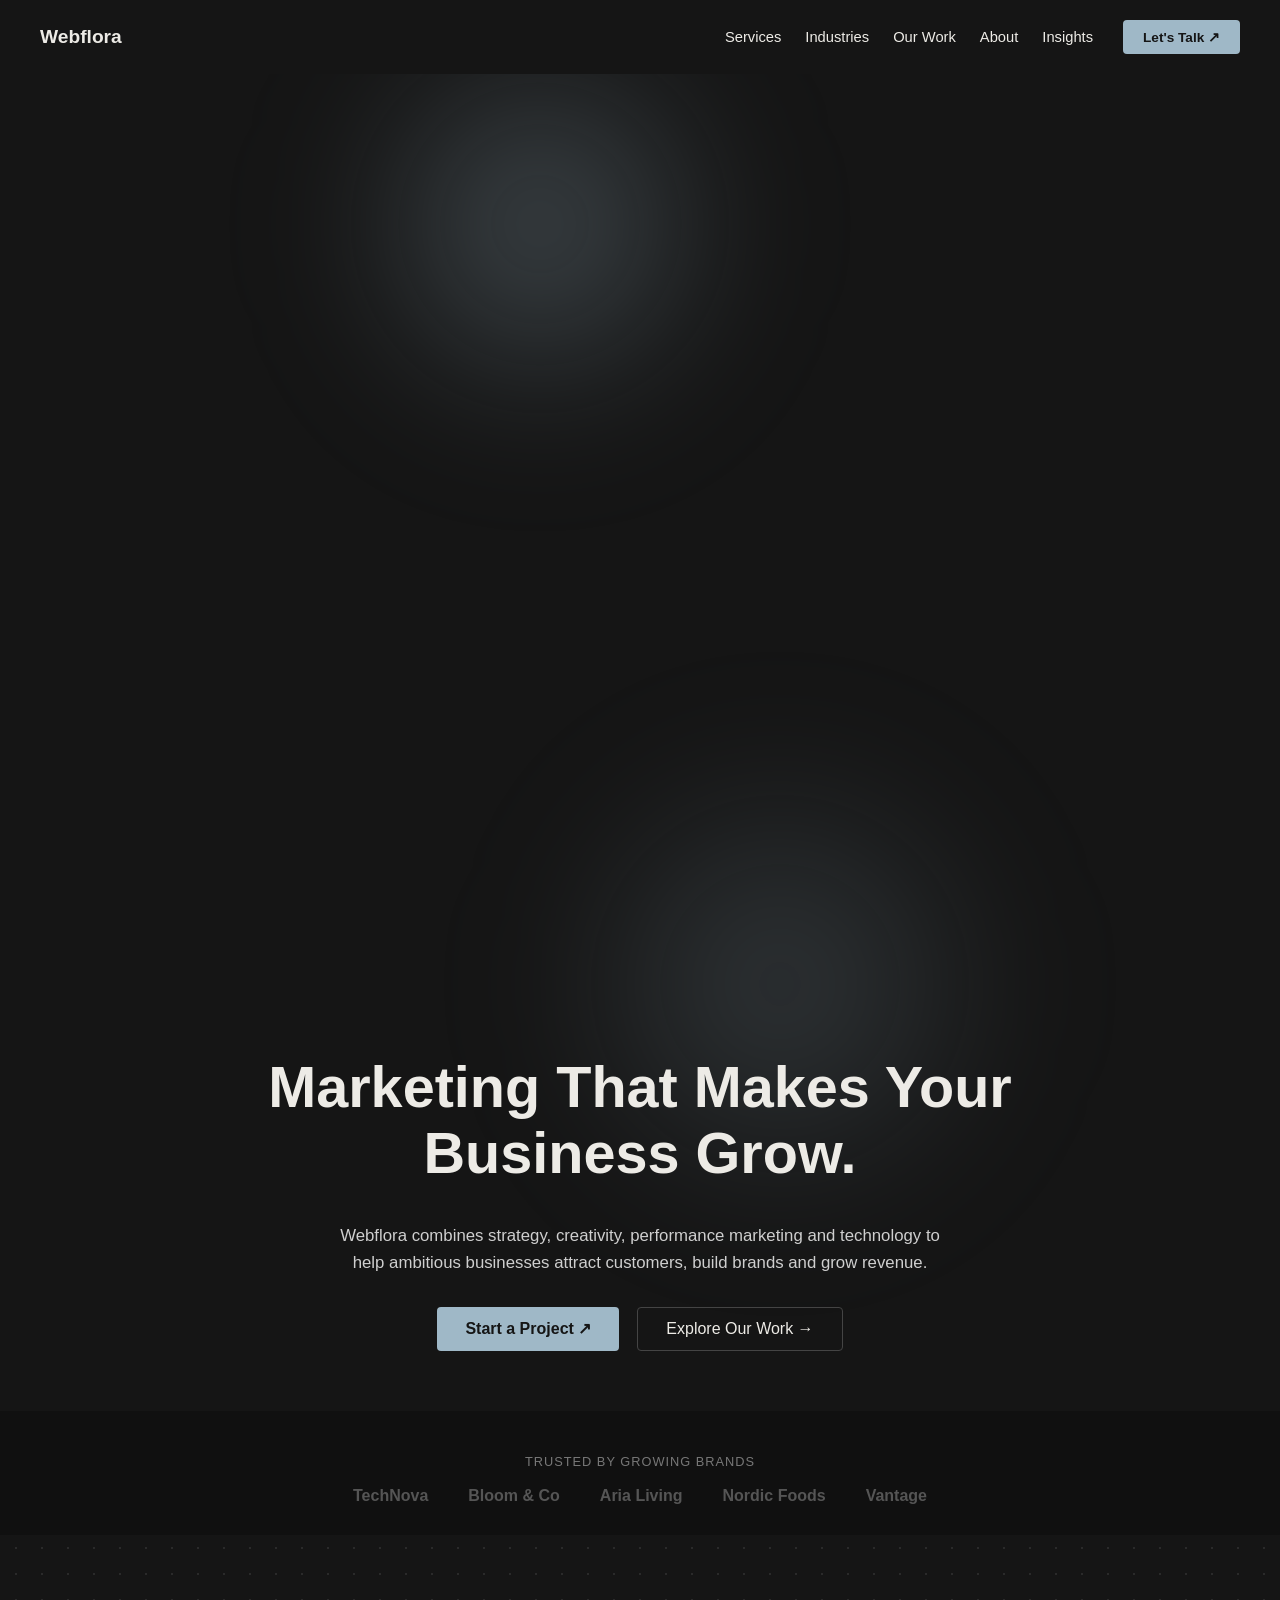
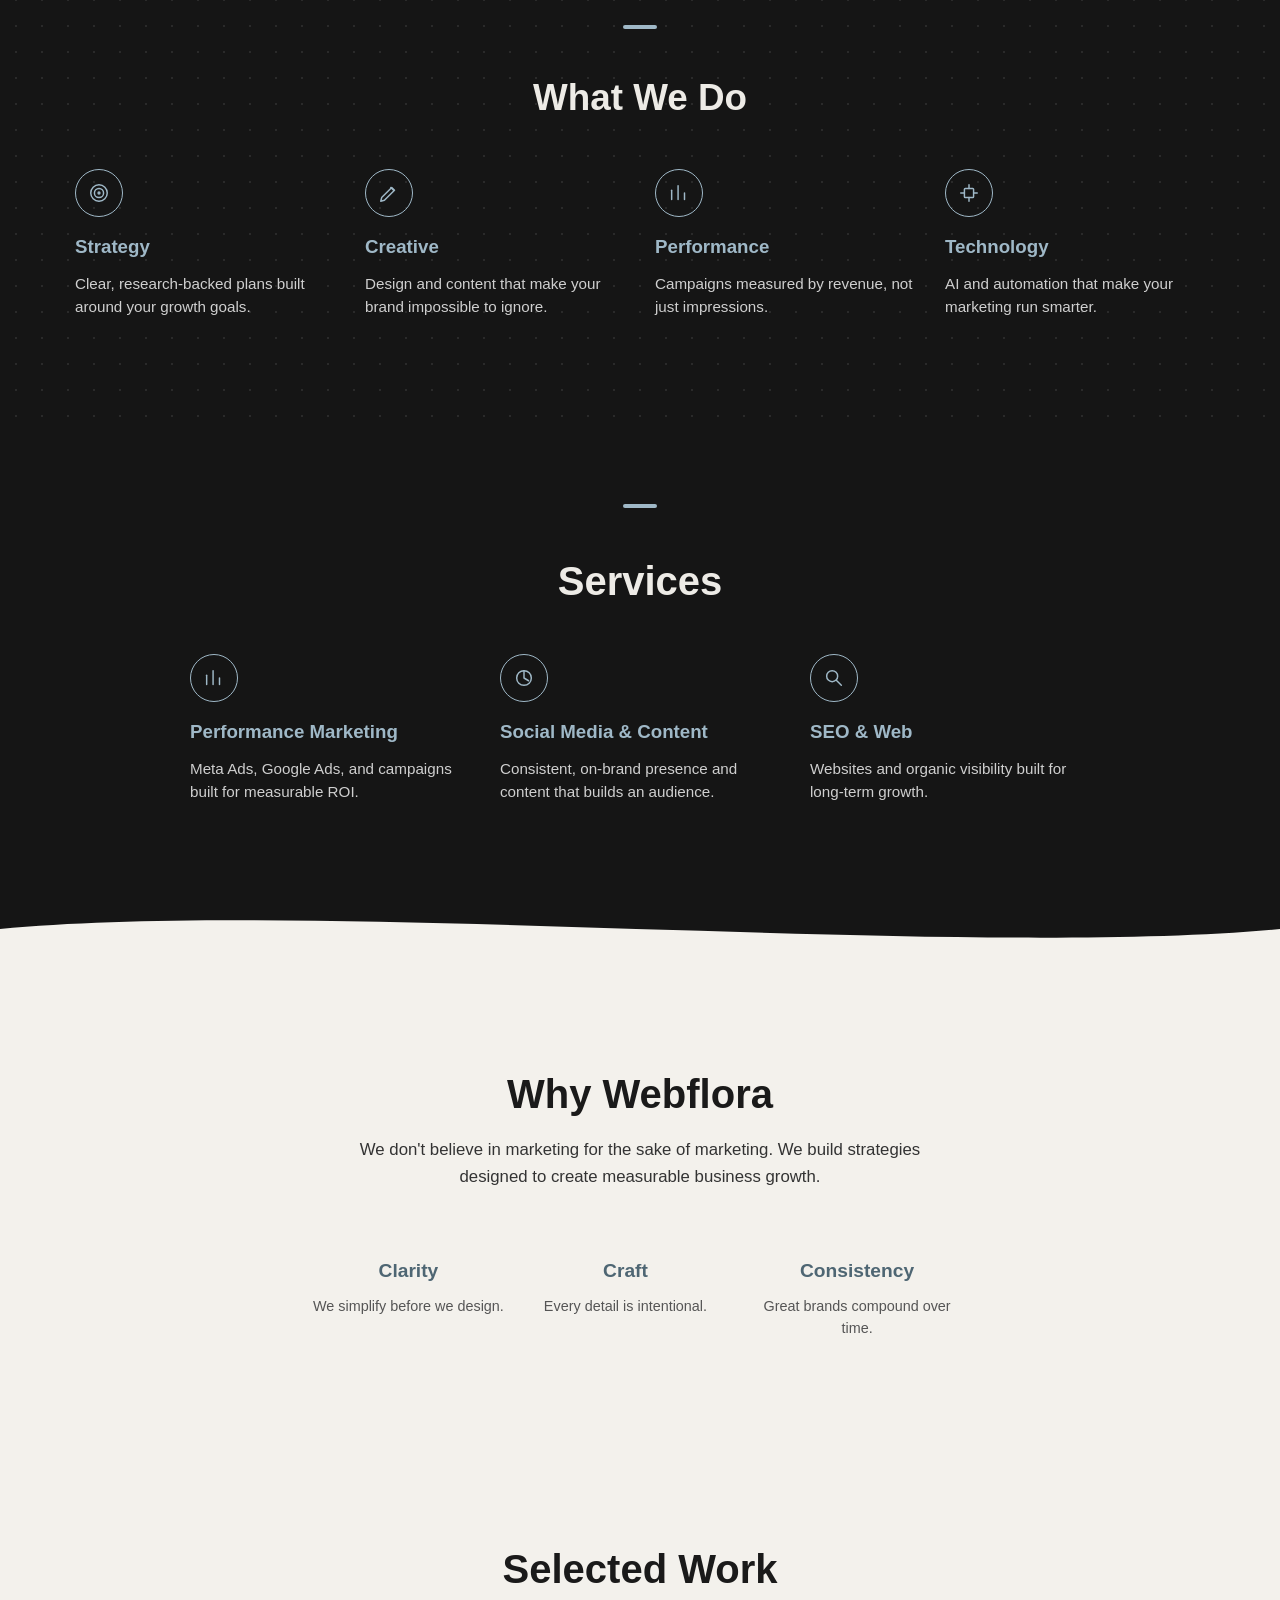
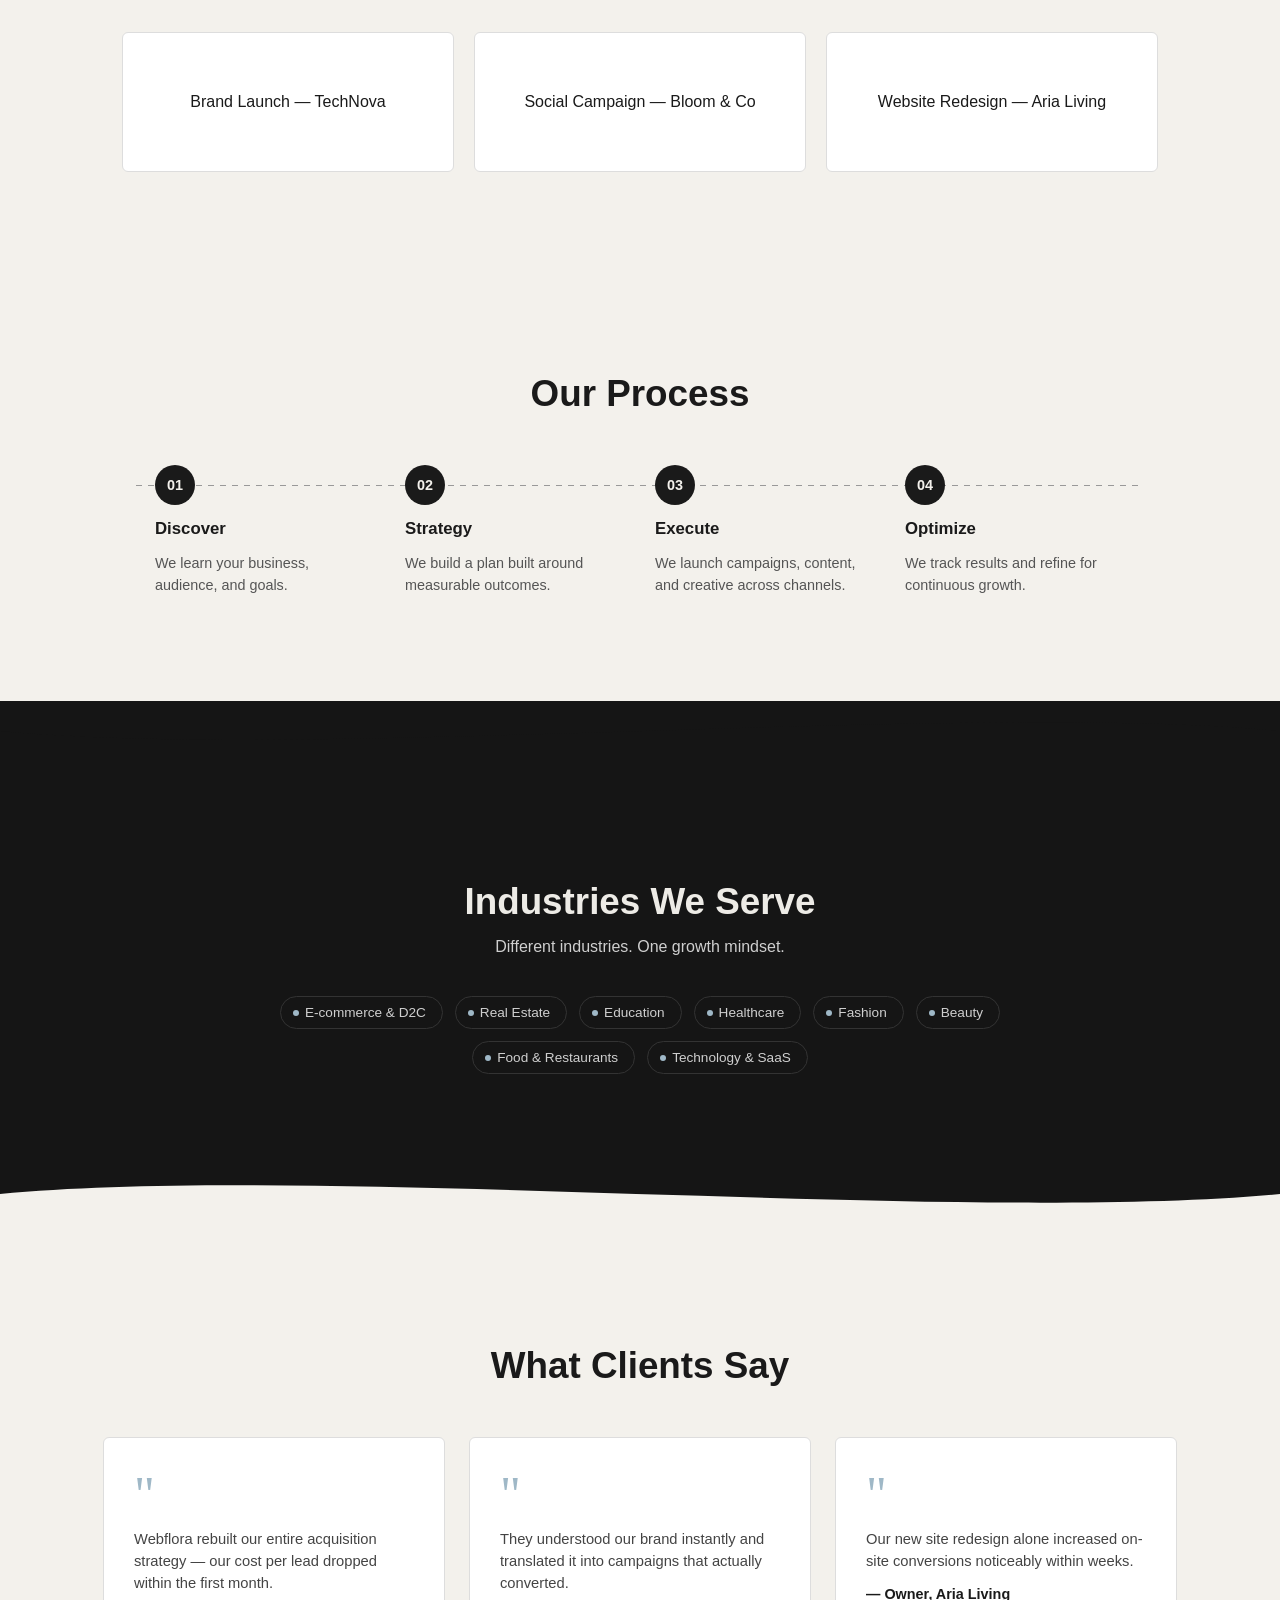
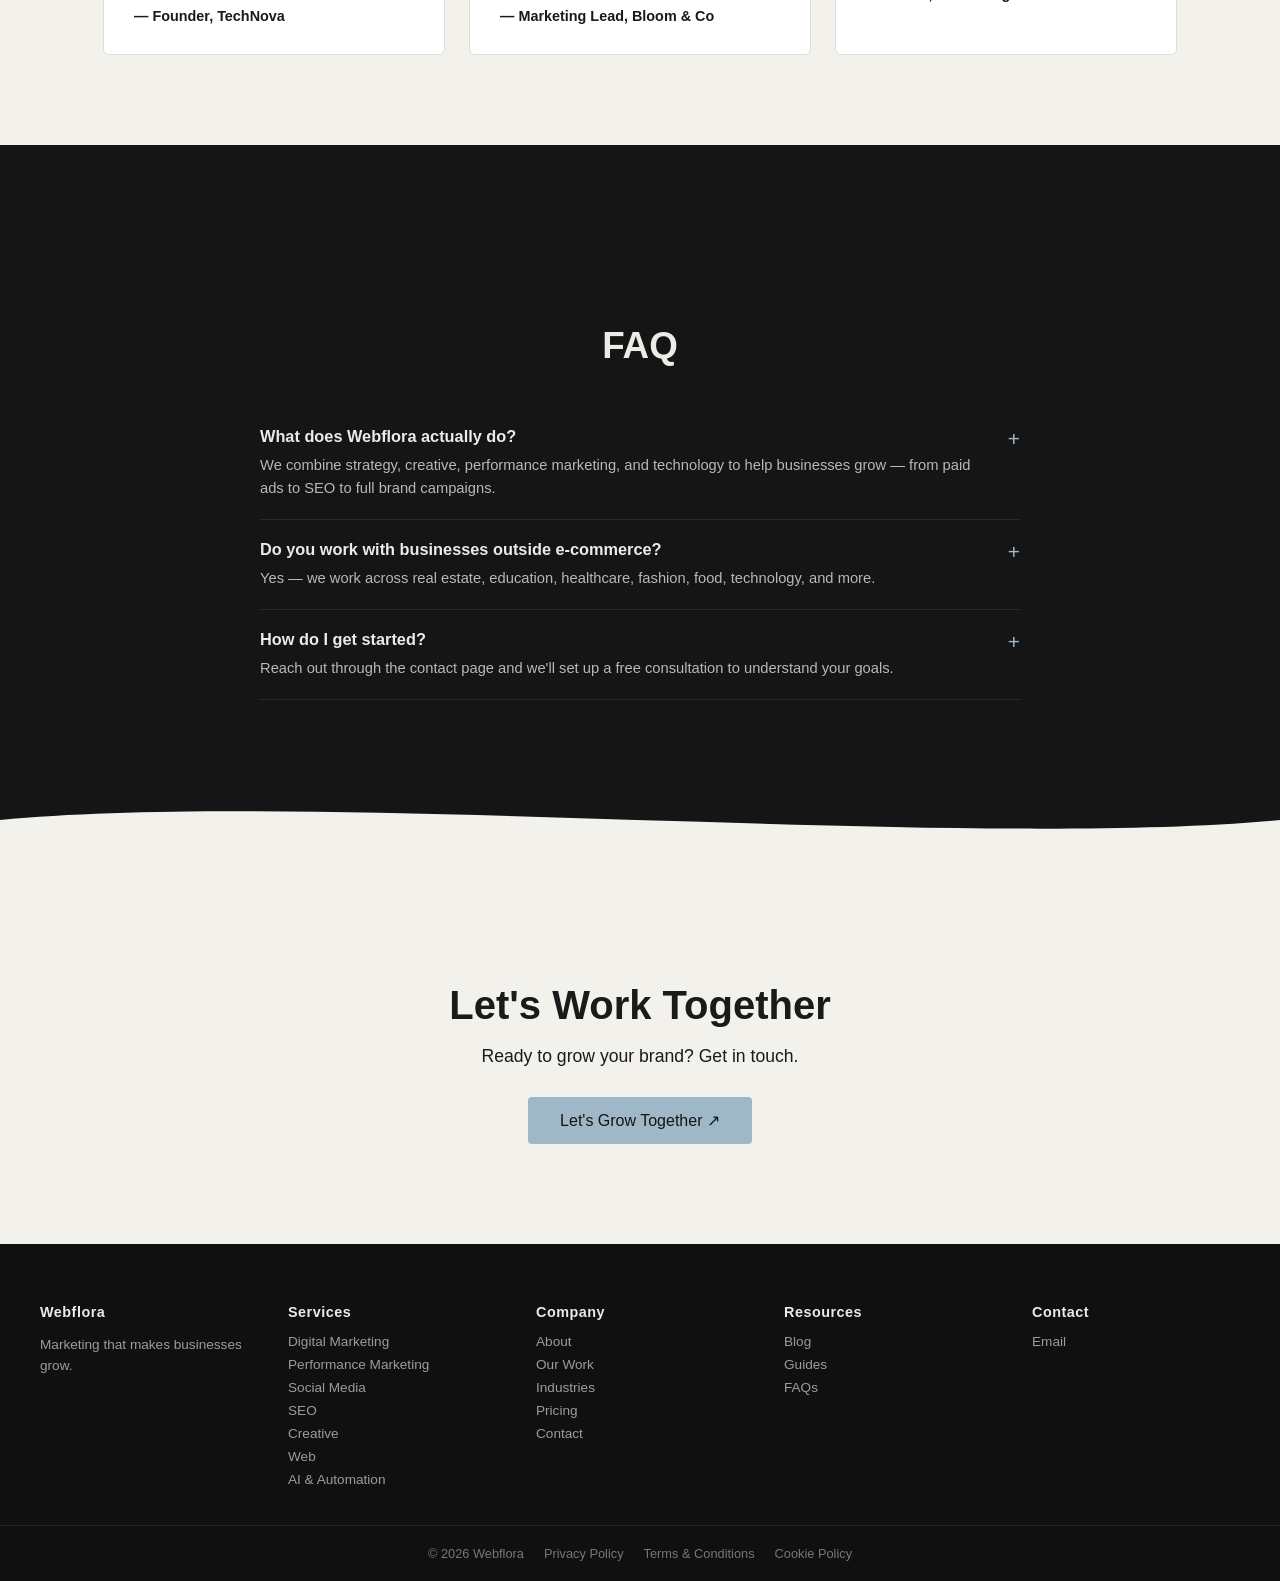
==== commit 1a9e99e3: "Add files via upload" ====
--- a/index.html
+++ b/index.html
@@ -23,6 +23,8 @@
   </nav>
 
   <section class="hero">
+    <div class="hero-blob hero-blob-1"></div>
+    <div class="hero-blob hero-blob-2"></div>
     <h1>Marketing That Makes Your Business Grow.</h1>
     <p class="hero-sub">Webflora combines strategy, creativity, performance marketing and technology to help ambitious businesses attract customers, build brands and grow revenue.</p>
     <div class="hero-ctas">
@@ -43,21 +45,34 @@
   </section>
 
   <section class="whatwedo fade-section" id="whatwedo">
+    <span class="section-accent"></span>
     <h2>What We Do</h2>
     <div class="whatwedo-grid">
       <div class="whatwedo-item">
+        <div class="icon-badge">
+          <svg viewBox="0 0 24 24"><circle cx="12" cy="12" r="9"/><circle cx="12" cy="12" r="5"/><circle cx="12" cy="12" r="1"/></svg>
+        </div>
         <h3>Strategy</h3>
         <p>Clear, research-backed plans built around your growth goals.</p>
       </div>
       <div class="whatwedo-item">
+        <div class="icon-badge">
+          <svg viewBox="0 0 24 24"><path d="M3 21l4-1 11-11-3-3L4 17l-1 4z"/><path d="M14 6l3 3"/></svg>
+        </div>
         <h3>Creative</h3>
         <p>Design and content that make your brand impossible to ignore.</p>
       </div>
       <div class="whatwedo-item">
+        <div class="icon-badge">
+          <svg viewBox="0 0 24 24"><path d="M4 19V9"/><path d="M11 19V4"/><path d="M18 19v-7"/></svg>
+        </div>
         <h3>Performance</h3>
         <p>Campaigns measured by revenue, not just impressions.</p>
       </div>
       <div class="whatwedo-item">
+        <div class="icon-badge">
+          <svg viewBox="0 0 24 24"><rect x="7" y="7" width="10" height="10" rx="1"/><path d="M12 3v4M12 17v4M3 12h4M17 12h4"/></svg>
+        </div>
         <h3>Technology</h3>
         <p>AI and automation that make your marketing run smarter.</p>
       </div>
@@ -65,22 +80,38 @@
   </section>
 
   <section class="services fade-section" id="services">
+    <span class="section-accent"></span>
     <h2>Services</h2>
     <div class="services-grid">
       <div class="service-card">
+        <div class="icon-badge">
+          <svg viewBox="0 0 24 24"><path d="M4 19V9"/><path d="M11 19V4"/><path d="M18 19v-7"/></svg>
+        </div>
         <h3>Performance Marketing</h3>
         <p>Meta Ads, Google Ads, and campaigns built for measurable ROI.</p>
       </div>
       <div class="service-card">
+        <div class="icon-badge">
+          <svg viewBox="0 0 24 24"><circle cx="12" cy="12" r="8"/><path d="M12 4v8l5 3"/></svg>
+        </div>
         <h3>Social Media & Content</h3>
         <p>Consistent, on-brand presence and content that builds an audience.</p>
       </div>
       <div class="service-card">
+        <div class="icon-badge">
+          <svg viewBox="0 0 24 24"><circle cx="10" cy="10" r="6"/><path d="M20 20l-5.5-5.5"/></svg>
+        </div>
         <h3>SEO & Web</h3>
         <p>Websites and organic visibility built for long-term growth.</p>
       </div>
     </div>
   </section>
+
+  <div class="wave-divider">
+    <svg viewBox="0 0 1200 60" preserveAspectRatio="none">
+      <path d="M0,30 C300,0 900,60 1200,30 L1200,60 L0,60 Z" fill="#F3F1EC"/>
+    </svg>
+  </div>
 
   <section class="studio fade-section" id="why">
     <h2>Why Webflora</h2>
@@ -114,27 +145,33 @@
     <h2>Our Process</h2>
     <div class="process-steps">
       <div class="process-step">
-        <span class="step-number">01</span>
+        <div class="step-badge">01</div>
         <h3>Discover</h3>
         <p>We learn your business, audience, and goals.</p>
       </div>
       <div class="process-step">
-        <span class="step-number">02</span>
+        <div class="step-badge">02</div>
         <h3>Strategy</h3>
         <p>We build a plan built around measurable outcomes.</p>
       </div>
       <div class="process-step">
-        <span class="step-number">03</span>
+        <div class="step-badge">03</div>
         <h3>Execute</h3>
         <p>We launch campaigns, content, and creative across channels.</p>
       </div>
       <div class="process-step">
-        <span class="step-number">04</span>
+        <div class="step-badge">04</div>
         <h3>Optimize</h3>
         <p>We track results and refine for continuous growth.</p>
       </div>
     </div>
   </section>
+
+  <div class="wave-divider">
+    <svg viewBox="0 0 1200 60" preserveAspectRatio="none">
+      <path d="M0,30 C300,60 900,0 1200,30 L1200,60 L0,60 Z" fill="#151515"/>
+    </svg>
+  </div>
 
   <section class="industries-teaser fade-section" id="industries">
     <h2>Industries We Serve</h2>
@@ -151,23 +188,38 @@
     </div>
   </section>
 
+  <div class="wave-divider">
+    <svg viewBox="0 0 1200 60" preserveAspectRatio="none">
+      <path d="M0,30 C300,0 900,60 1200,30 L1200,60 L0,60 Z" fill="#F3F1EC"/>
+    </svg>
+  </div>
+
   <section class="testimonials fade-section" id="testimonials">
     <h2>What Clients Say</h2>
     <div class="testimonial-grid">
       <div class="testimonial-card">
-        <p>"Webflora rebuilt our entire acquisition strategy — our cost per lead dropped within the first month."</p>
+        <span class="testimonial-quote-mark">"</span>
+        <p>Webflora rebuilt our entire acquisition strategy — our cost per lead dropped within the first month.</p>
         <div class="testimonial-name">— Founder, TechNova</div>
       </div>
       <div class="testimonial-card">
-        <p>"They understood our brand instantly and translated it into campaigns that actually converted."</p>
+        <span class="testimonial-quote-mark">"</span>
+        <p>They understood our brand instantly and translated it into campaigns that actually converted.</p>
         <div class="testimonial-name">— Marketing Lead, Bloom & Co</div>
       </div>
       <div class="testimonial-card">
-        <p>"Our new site redesign alone increased on-site conversions noticeably within weeks."</p>
+        <span class="testimonial-quote-mark">"</span>
+        <p>Our new site redesign alone increased on-site conversions noticeably within weeks.</p>
         <div class="testimonial-name">— Owner, Aria Living</div>
       </div>
     </div>
   </section>
+
+  <div class="wave-divider">
+    <svg viewBox="0 0 1200 60" preserveAspectRatio="none">
+      <path d="M0,30 C300,60 900,0 1200,30 L1200,60 L0,60 Z" fill="#151515"/>
+    </svg>
+  </div>
 
   <section class="faq fade-section" id="faq">
     <h2>FAQ</h2>
@@ -184,6 +236,12 @@
       <p>Reach out through the contact page and we'll set up a free consultation to understand your goals.</p>
     </div>
   </section>
+
+  <div class="wave-divider">
+    <svg viewBox="0 0 1200 60" preserveAspectRatio="none">
+      <path d="M0,30 C300,0 900,60 1200,30 L1200,60 L0,60 Z" fill="#F3F1EC"/>
+    </svg>
+  </div>
 
   <section class="contact fade-section" id="contact">
     <h2>Let's Work Together</h2>
--- a/style.css
+++ b/style.css
@@ -827,3 +827,207 @@
     gap: 20px;
   }
 }
+
+/* ============================================================
+   CREATIVE VISUAL ELEMENTS — shapes, illustrations, decoration
+   ============================================================ */
+
+/* ---------- Hero background blobs ---------- */
+.hero {
+  position: relative;
+  overflow: hidden;
+}
+
+.hero-blob {
+  position: absolute;
+  border-radius: 50%;
+  filter: blur(70px);
+  z-index: 0;
+  pointer-events: none;
+}
+
+.hero-blob-1 {
+  width: 420px;
+  height: 420px;
+  background: radial-gradient(circle, rgba(159,184,199,0.35), rgba(159,184,199,0) 70%);
+  top: -120px;
+  left: -100px;
+}
+
+.hero-blob-2 {
+  width: 500px;
+  height: 500px;
+  background: radial-gradient(circle, rgba(159,184,199,0.22), rgba(159,184,199,0) 70%);
+  bottom: -180px;
+  right: -140px;
+}
+
+.hero > * {
+  position: relative;
+  z-index: 1;
+}
+
+/* ---------- Dot-grid background pattern ---------- */
+.whatwedo {
+  position: relative;
+  background-image: radial-gradient(#2a2a2a 1px, transparent 1px);
+  background-size: 26px 26px;
+  background-position: center top;
+}
+
+/* ---------- Icon badges (What We Do / Services) ---------- */
+.icon-badge {
+  width: 46px;
+  height: 46px;
+  border: 1px solid #9FB8C7;
+  border-radius: 50%;
+  display: flex;
+  align-items: center;
+  justify-content: center;
+  margin-bottom: 16px;
+}
+
+.icon-badge svg {
+  width: 22px;
+  height: 22px;
+  stroke: #9FB8C7;
+  fill: none;
+  stroke-width: 1.6;
+  stroke-linecap: round;
+  stroke-linejoin: round;
+}
+
+.service-card .icon-badge {
+  border-color: #9FB8C7;
+}
+
+/* ---------- Section wave dividers ---------- */
+.wave-divider {
+  display: block;
+  width: 100%;
+  height: 60px;
+  line-height: 0;
+}
+
+.wave-divider svg {
+  width: 100%;
+  height: 100%;
+  display: block;
+}
+
+/* ---------- Process: connecting line + circular number badges ---------- */
+.process-steps {
+  position: relative;
+}
+
+.process-step {
+  position: relative;
+}
+
+.process-step .step-badge {
+  width: 40px;
+  height: 40px;
+  border-radius: 50%;
+  background-color: #1A1A1A;
+  color: #F3F1EC;
+  display: flex;
+  align-items: center;
+  justify-content: center;
+  font-weight: 700;
+  font-size: 0.9rem;
+  margin-bottom: 14px;
+}
+
+@media (min-width: 769px) {
+  .process-steps::before {
+    content: "";
+    position: absolute;
+    top: 20px;
+    left: 8%;
+    right: 8%;
+    height: 1px;
+    background: repeating-linear-gradient(to right, #999 0, #999 6px, transparent 6px, transparent 12px);
+    z-index: 0;
+  }
+
+  .process-step {
+    z-index: 1;
+  }
+}
+
+/* ---------- Decorative quotation mark on testimonials ---------- */
+.testimonial-card {
+  position: relative;
+}
+
+.testimonial-quote-mark {
+  font-family: Georgia, serif;
+  font-size: 3.2rem;
+  color: #9FB8C7;
+  line-height: 1;
+  display: block;
+  margin-bottom: -6px;
+}
+
+/* ---------- Decorative accent shape near section headings ---------- */
+.section-accent {
+  display: inline-block;
+  width: 34px;
+  height: 4px;
+  background-color: #9FB8C7;
+  border-radius: 2px;
+  margin-bottom: 14px;
+}
+
+/* ---------- Industry pill decorative dot ---------- */
+.industry-pill {
+  position: relative;
+  padding-left: 24px !important;
+}
+
+.industry-pill::before {
+  content: "";
+  position: absolute;
+  left: 12px;
+  top: 50%;
+  transform: translateY(-50%);
+  width: 6px;
+  height: 6px;
+  border-radius: 50%;
+  background-color: #9FB8C7;
+}
+
+/* ---------- FAQ plus indicator ---------- */
+.faq-item {
+  position: relative;
+  padding-right: 30px;
+}
+
+.faq-item::after {
+  content: "+";
+  position: absolute;
+  right: 0;
+  top: 20px;
+  color: #9FB8C7;
+  font-size: 1.3rem;
+  font-weight: 300;
+}
+
+/* ---------- Mobile: keep blobs from overflowing awkwardly ---------- */
+@media (max-width: 768px) {
+  .hero-blob-1 {
+    width: 260px;
+    height: 260px;
+    top: -80px;
+    left: -80px;
+  }
+  .hero-blob-2 {
+    width: 300px;
+    height: 300px;
+    bottom: -100px;
+    right: -100px;
+  }
+  .whatwedo {
+    background-size: 20px 20px;
+  }
+}
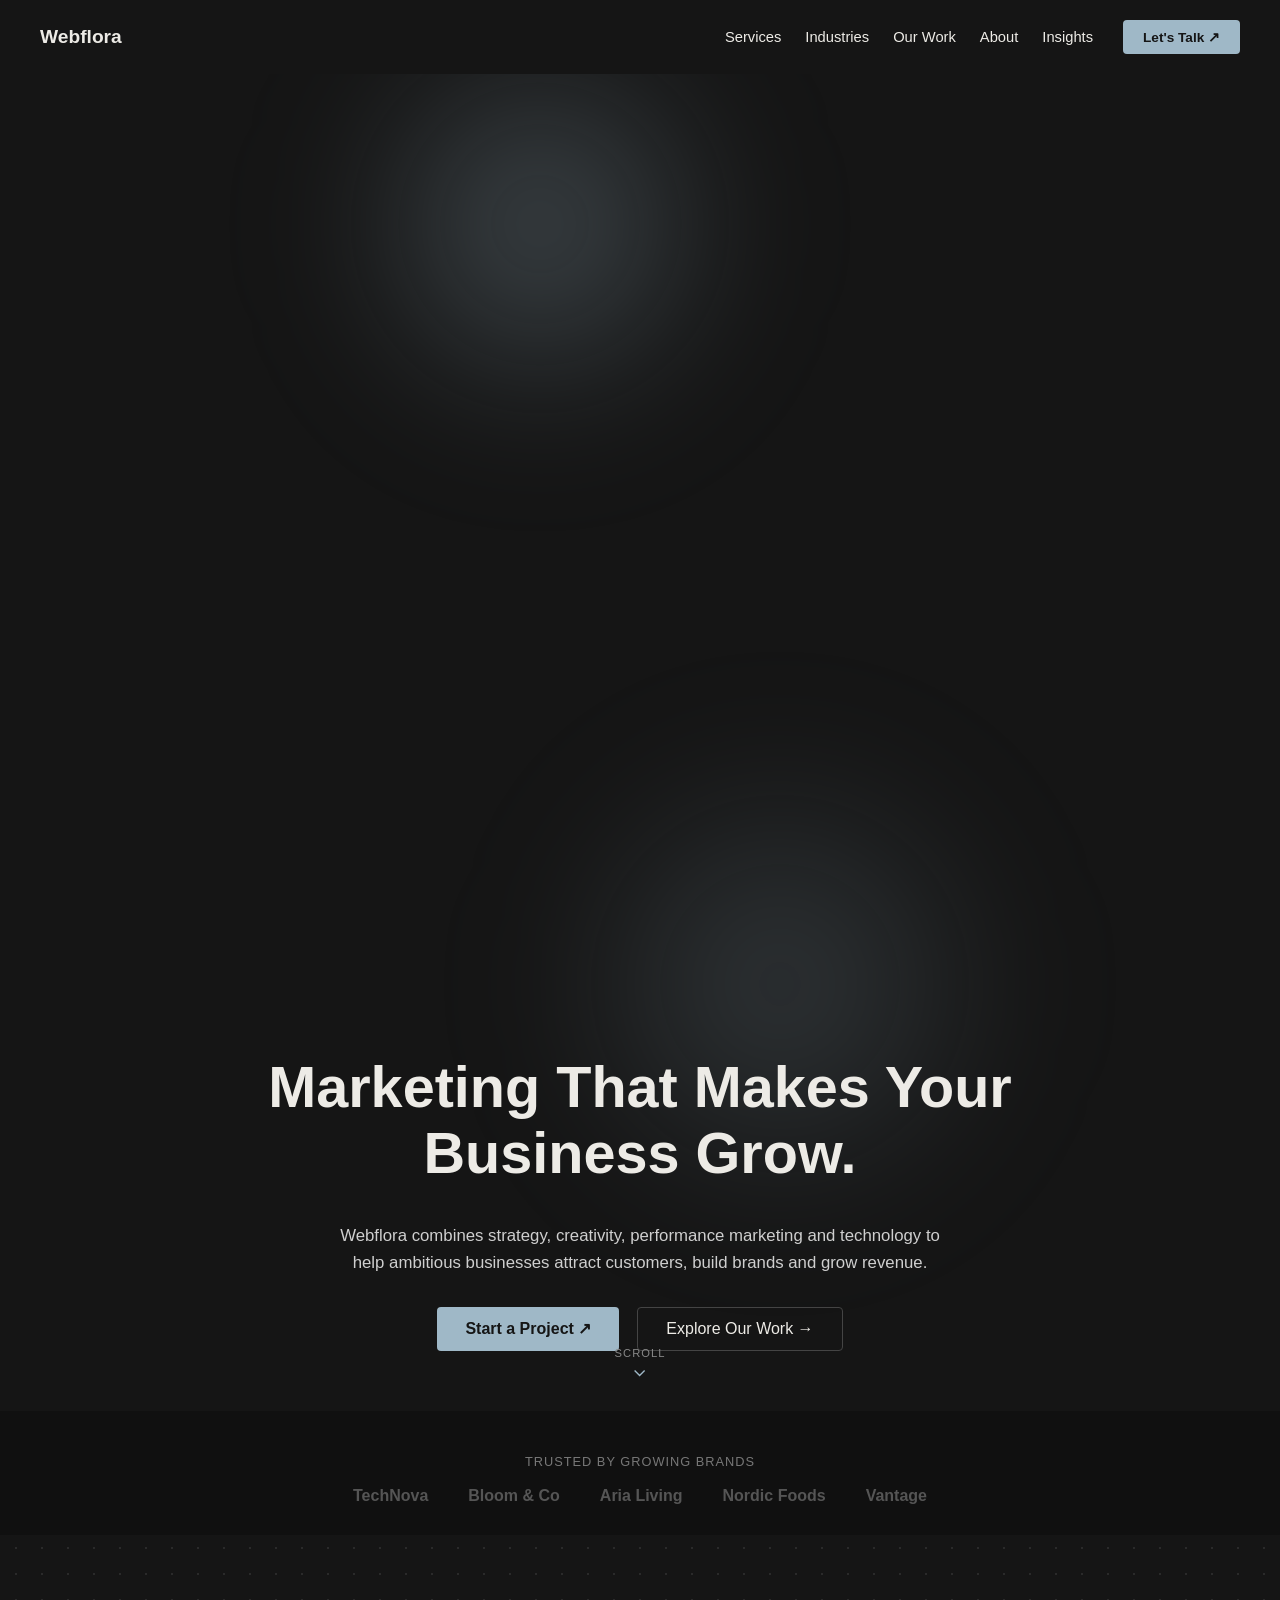
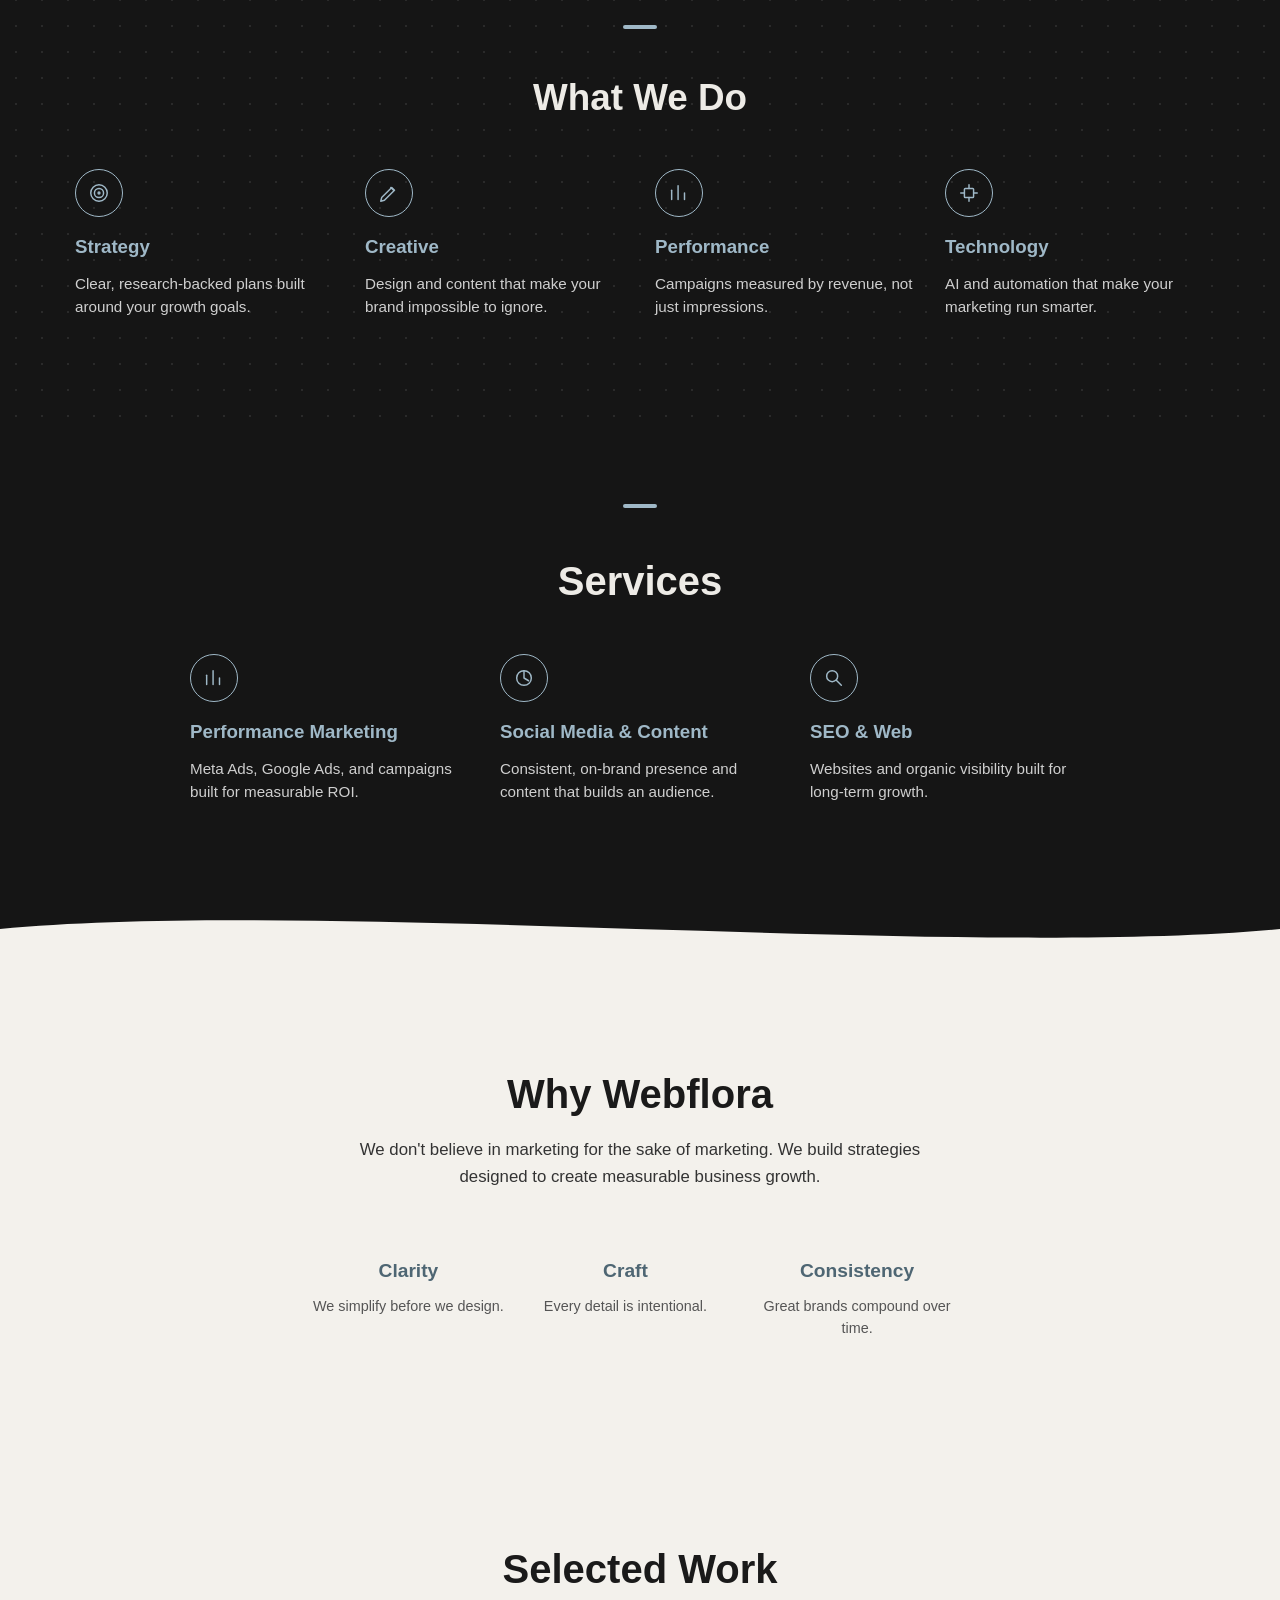
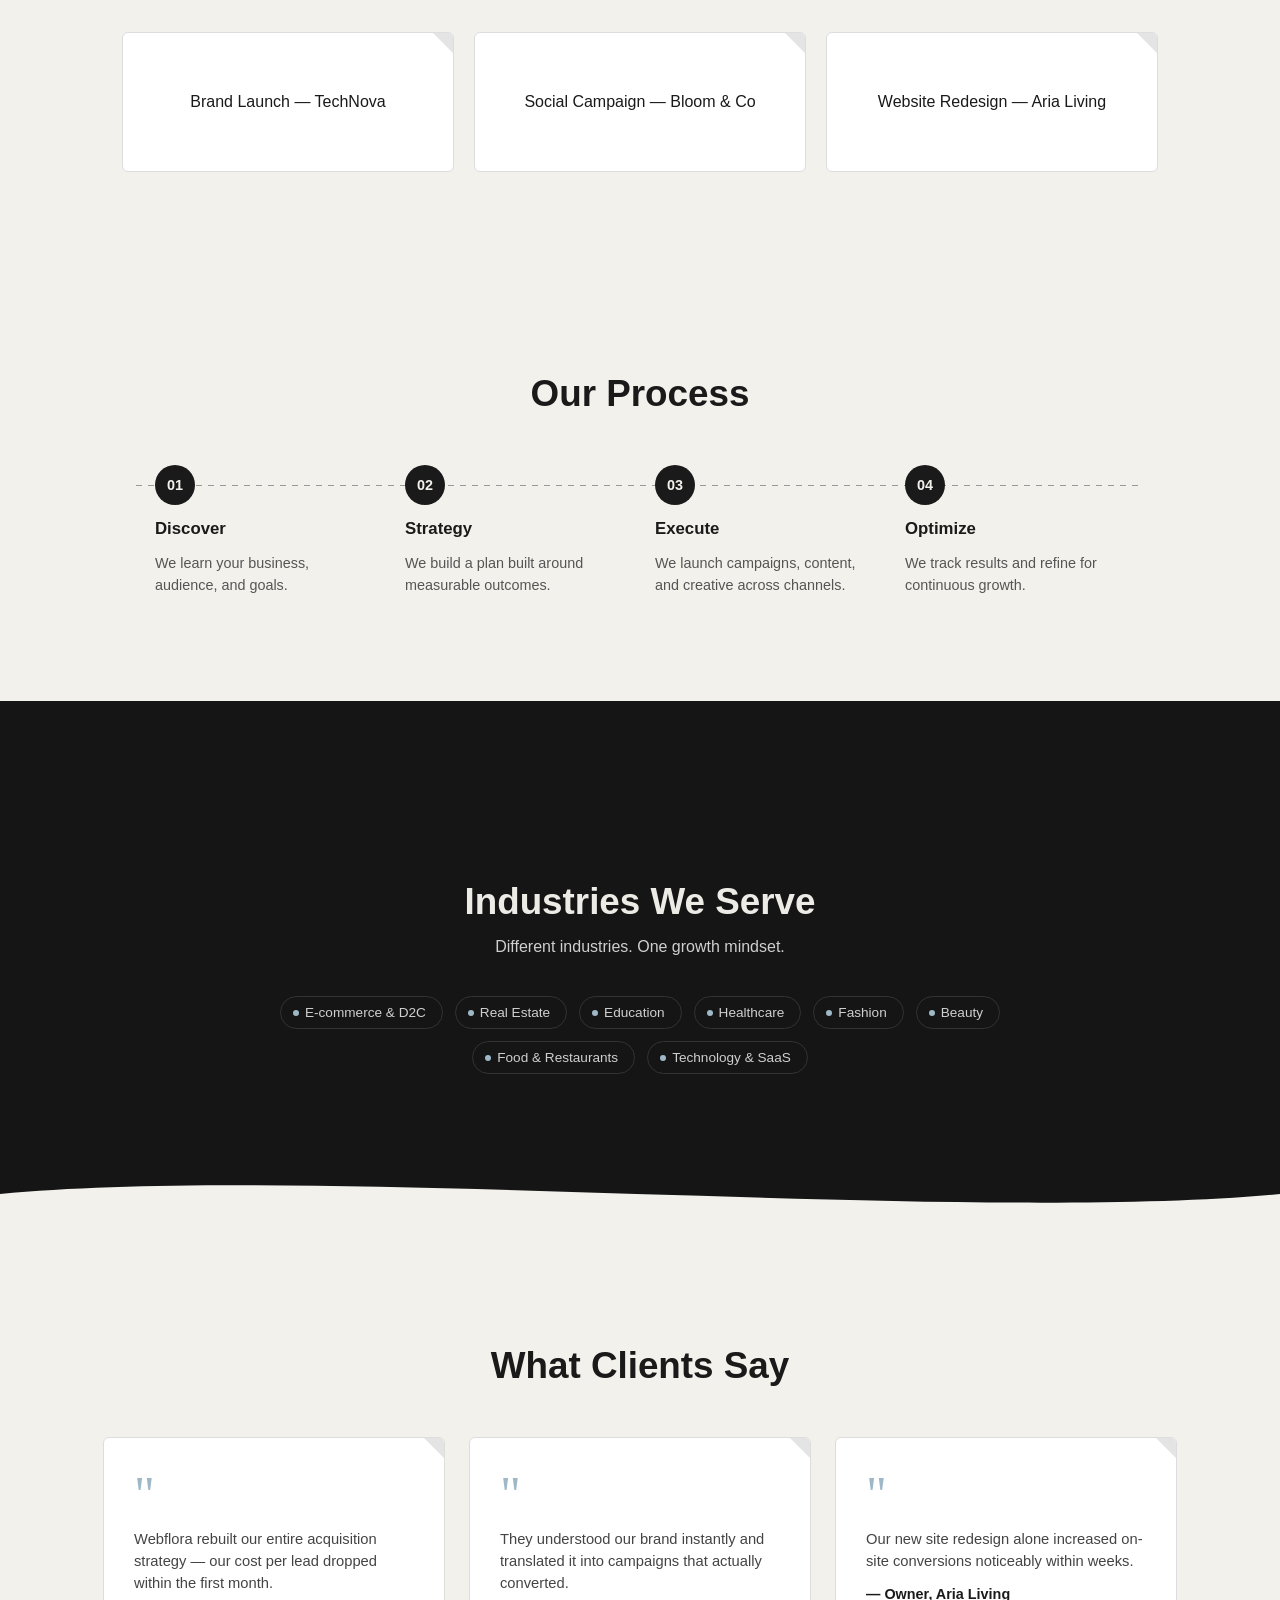
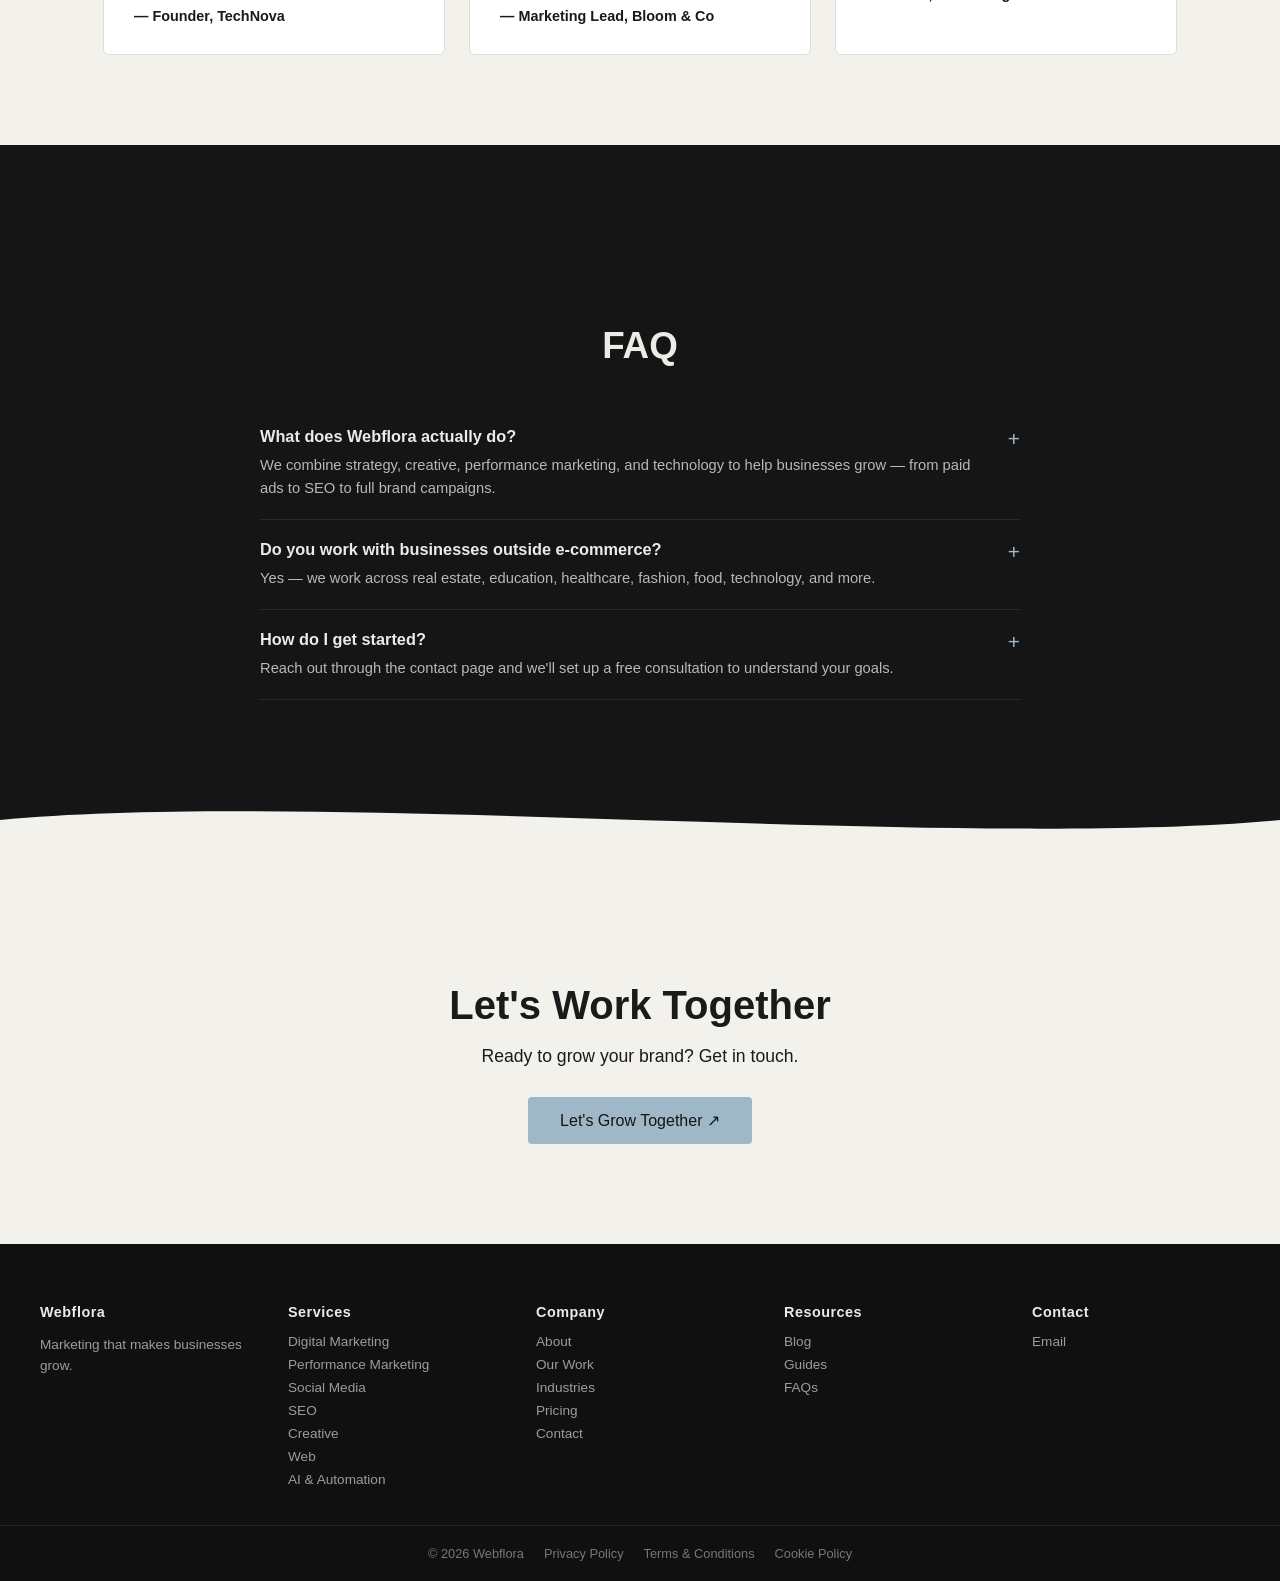
==== commit bb08702a: "Add files via upload" ====
--- a/index.html
+++ b/index.html
@@ -7,6 +7,7 @@
   <link rel="stylesheet" href="style.css">
 </head>
 <body>
+  <div class="page-transition-overlay"></div>
 
   <nav class="navbar">
     <div class="logo">Webflora</div>
@@ -31,6 +32,10 @@
       <a href="contact.html" class="btn-primary">Start a Project ↗</a>
       <a href="work.html" class="btn-secondary">Explore Our Work →</a>
     </div>
+    <a href="#whatwedo" class="scroll-cue" aria-label="Scroll down">
+      <span>Scroll</span>
+      <svg viewBox="0 0 24 24"><path d="M6 9l6 6 6-6"/></svg>
+    </a>
   </section>
 
   <section class="trust-bar">
@@ -306,5 +311,27 @@
     sections.forEach(section => observer.observe(section));
   </script>
 
+
+  <script>
+    (function () {
+      const overlay = document.querySelector(".page-transition-overlay");
+      if (!overlay) return;
+      window.addEventListener("DOMContentLoaded", () => {
+        requestAnimationFrame(() => overlay.classList.add("pt-reveal"));
+      });
+      document.querySelectorAll("a[href$=\".html\"]").forEach(link => {
+        link.addEventListener("click", function (e) {
+          const href = this.getAttribute("href");
+          if (!href || href.startsWith("http") || this.target === "_blank") return;
+          e.preventDefault();
+          overlay.classList.remove("pt-reveal");
+          void overlay.offsetWidth;
+          overlay.classList.add("pt-cover");
+          setTimeout(() => { window.location.href = href; }, 420);
+        });
+      });
+    })();
+  </script>
+
 </body>
 </html>
--- a/style.css
+++ b/style.css
@@ -1031,3 +1031,173 @@
     background-size: 20px 20px;
   }
 }
+
+/* ============================================================
+   PAGE-TURN TRANSITION + ENGAGEMENT ELEMENTS
+   ============================================================ */
+
+html {
+  scroll-behavior: smooth;
+}
+
+/* ---------- Page-turn curtain transition ---------- */
+.page-transition-overlay {
+  position: fixed;
+  inset: 0;
+  z-index: 9999;
+  pointer-events: none;
+  background: #9FB8C7;
+  transform: scaleX(1);
+  transform-origin: right;
+}
+
+.page-transition-overlay.pt-reveal {
+  transition: transform 0.55s cubic-bezier(.77,0,.18,1);
+  transform: scaleX(0);
+  transform-origin: right;
+}
+
+.page-transition-overlay.pt-cover {
+  transition: transform 0.4s cubic-bezier(.77,0,.18,1);
+  transform: scaleX(1);
+  transform-origin: left;
+}
+
+/* ---------- Card hover: lift + page-corner fold ---------- */
+.item-card,
+.work-card,
+.pricing-card,
+.testimonial-card {
+  position: relative;
+  overflow: hidden;
+  transition: transform 0.35s ease, box-shadow 0.35s ease;
+}
+
+.item-card::after,
+.work-card::after,
+.pricing-card::after,
+.testimonial-card::after {
+  content: "";
+  position: absolute;
+  top: 0;
+  right: 0;
+  width: 0;
+  height: 0;
+  border-style: solid;
+  border-width: 0 20px 20px 0;
+  border-color: transparent #e4e4e4 transparent transparent;
+  transition: border-width 0.3s ease;
+}
+
+.item-card:hover,
+.work-card:hover,
+.pricing-card:hover,
+.testimonial-card:hover {
+  transform: translateY(-7px);
+  box-shadow: 0 16px 32px rgba(0,0,0,0.14);
+}
+
+.item-card:hover::after,
+.work-card:hover::after,
+.pricing-card:hover::after,
+.testimonial-card:hover::after {
+  border-width: 0 30px 30px 0;
+  border-color: transparent #9FB8C7 transparent transparent;
+}
+
+.service-card {
+  transition: transform 0.3s ease;
+}
+
+.service-card:hover {
+  transform: translateY(-5px);
+}
+
+.service-card:hover .icon-badge,
+.whatwedo-item:hover .icon-badge {
+  background-color: #9FB8C7;
+  transition: background-color 0.3s ease;
+}
+
+.service-card:hover .icon-badge svg,
+.whatwedo-item:hover .icon-badge svg {
+  stroke: #151515;
+}
+
+.whatwedo-item {
+  transition: transform 0.3s ease;
+}
+
+.whatwedo-item:hover {
+  transform: translateY(-5px);
+}
+
+/* ---------- Hero scroll cue (bouncing chevron) ---------- */
+.scroll-cue {
+  position: absolute;
+  bottom: 28px;
+  left: 50%;
+  transform: translateX(-50%);
+  color: #9FB8C7;
+  z-index: 1;
+  animation: scrollBounce 2s infinite;
+  display: flex;
+  flex-direction: column;
+  align-items: center;
+  gap: 4px;
+}
+
+.scroll-cue span {
+  font-size: 0.7rem;
+  letter-spacing: 1px;
+  color: #888;
+  text-transform: uppercase;
+}
+
+.scroll-cue svg {
+  width: 20px;
+  height: 20px;
+  stroke: #9FB8C7;
+  fill: none;
+  stroke-width: 1.6;
+}
+
+@keyframes scrollBounce {
+  0%, 100% { transform: translateX(-50%) translateY(0); }
+  50% { transform: translateX(-50%) translateY(8px); }
+}
+
+/* ---------- Page header decorative dot-grid + accent ---------- */
+.page-header {
+  position: relative;
+  background-image: radial-gradient(#2a2a2a 1px, transparent 1px);
+  background-size: 24px 24px;
+  background-position: center top;
+}
+
+/* ---------- Category icon badges (services.html) ---------- */
+.service-category {
+  display: flex;
+  flex-direction: column;
+  align-items: center;
+}
+
+.service-category .icon-badge {
+  border-color: #4E6673;
+  margin-bottom: 10px;
+}
+
+.service-category .icon-badge svg {
+  stroke: #4E6673;
+}
+
+/* ---------- Reduce motion for accessibility ---------- */
+@media (prefers-reduced-motion: reduce) {
+  .page-transition-overlay,
+  .page-transition-overlay.pt-reveal,
+  .page-transition-overlay.pt-cover,
+  .scroll-cue {
+    transition: none !important;
+    animation: none !important;
+  }
+}
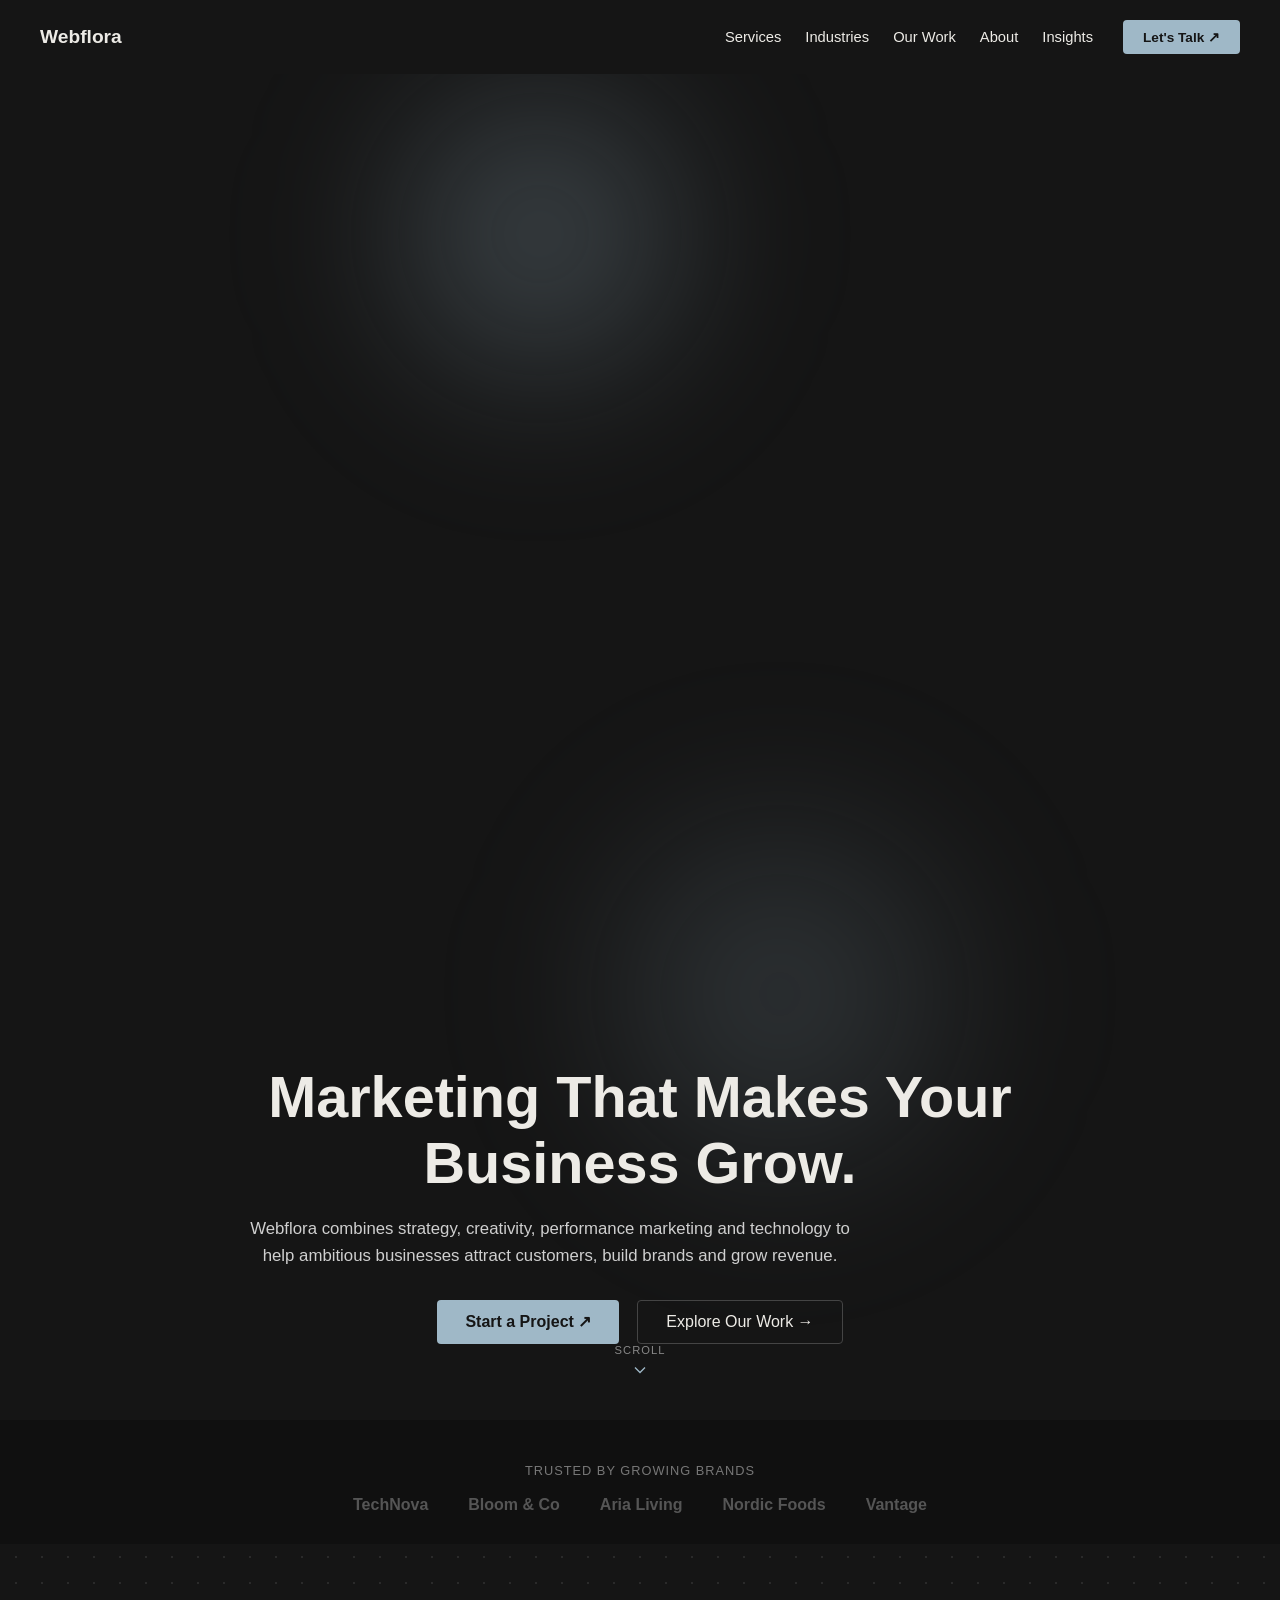
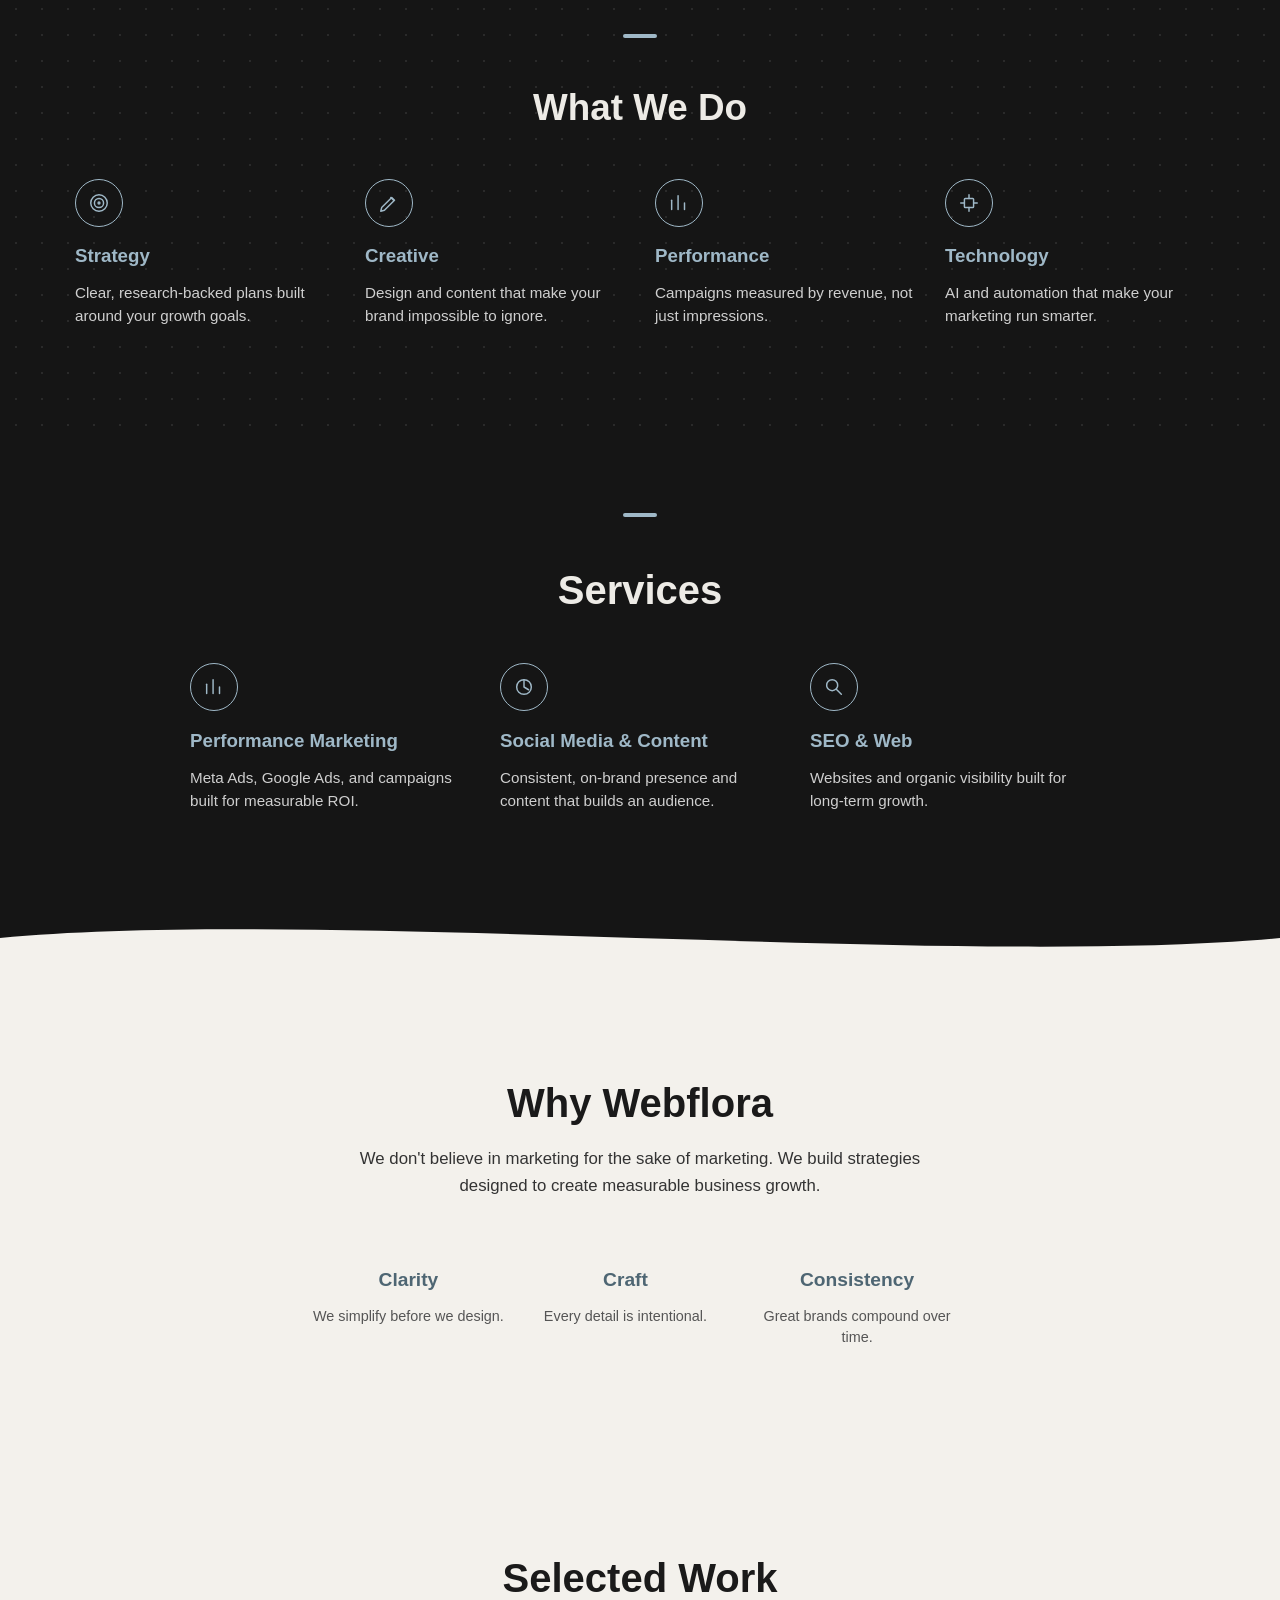
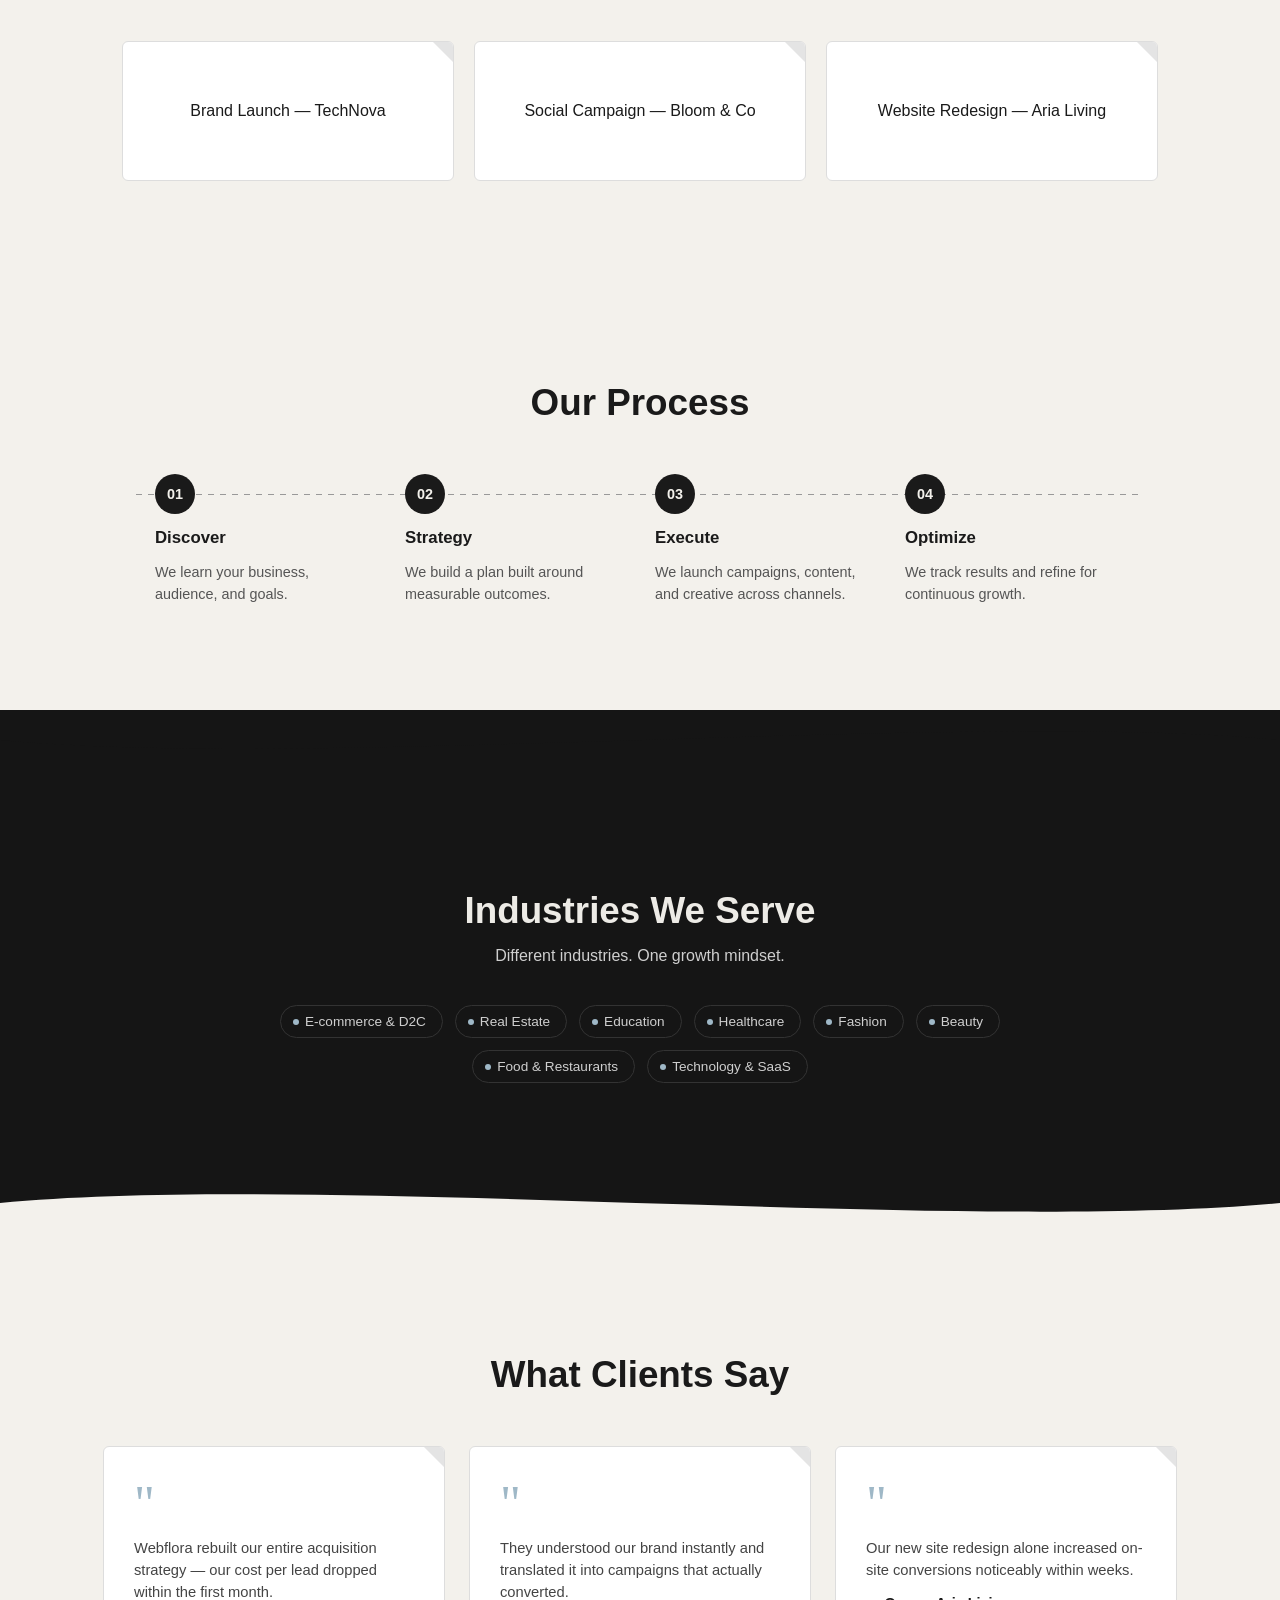
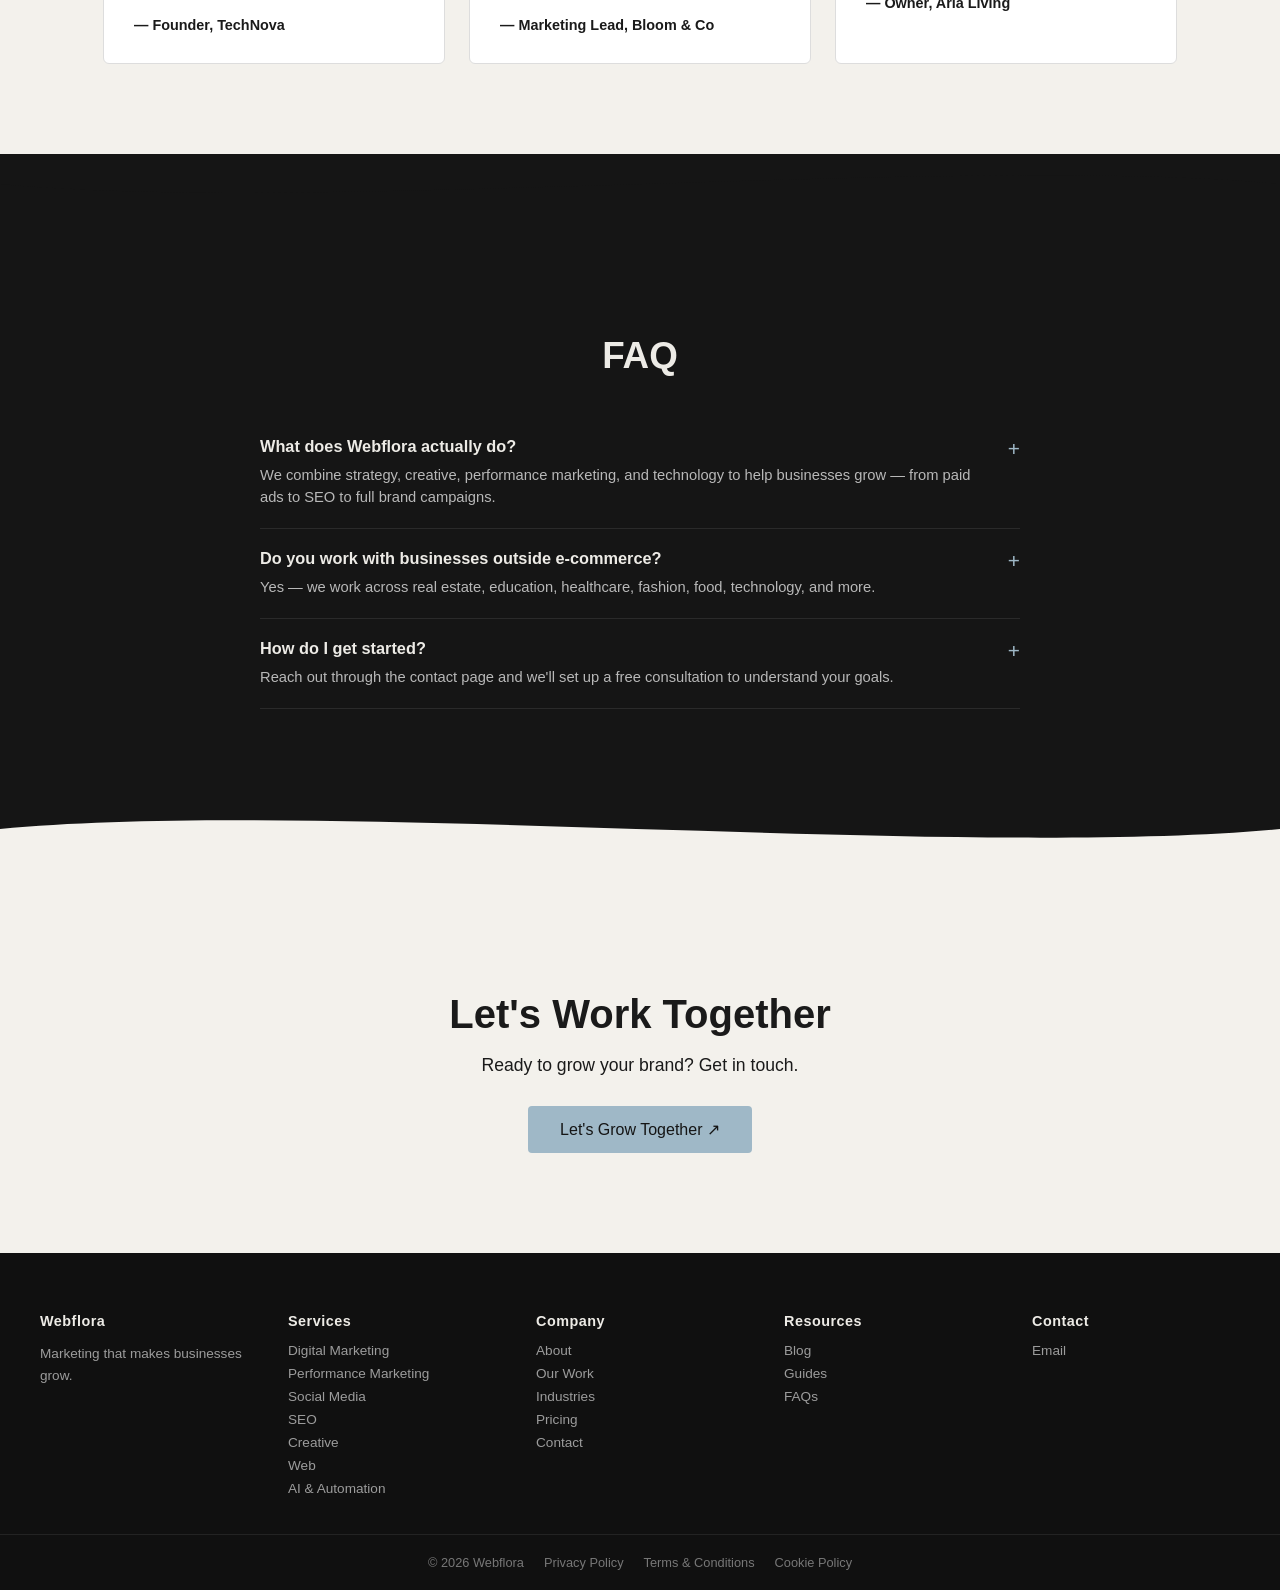
==== commit 0bc7f931: "Add files via upload" ====
--- a/index.html
+++ b/index.html
@@ -26,11 +26,13 @@
   <section class="hero">
     <div class="hero-blob hero-blob-1"></div>
     <div class="hero-blob hero-blob-2"></div>
-    <h1>Marketing That Makes Your Business Grow.</h1>
-    <p class="hero-sub">Webflora combines strategy, creativity, performance marketing and technology to help ambitious businesses attract customers, build brands and grow revenue.</p>
-    <div class="hero-ctas">
+    <div class="hero-content">
+      <h1>Marketing That Makes Your Business Grow.</h1>
+      <p class="hero-sub">Webflora combines strategy, creativity, performance marketing and technology to help ambitious businesses attract customers, build brands and grow revenue.</p>
+      <div class="hero-ctas">
       <a href="contact.html" class="btn-primary">Start a Project ↗</a>
       <a href="work.html" class="btn-secondary">Explore Our Work →</a>
+      </div>
     </div>
     <a href="#whatwedo" class="scroll-cue" aria-label="Scroll down">
       <span>Scroll</span>
--- a/style.css
+++ b/style.css
@@ -66,13 +66,17 @@
 
 /* ---------- Hero ---------- */
 .hero {
-  min-height: 90vh;
+  min-height: 78vh;
   display: flex;
   flex-direction: column;
-  justify-content: center;
+  justify-content: space-between;
   align-items: center;
   text-align: center;
-  padding: 60px 20px;
+  padding: 70px 20px 40px;
+}
+
+.hero-content {
+  margin: auto 0;
 }
 
 .hero h1 {
@@ -1134,10 +1138,7 @@
 
 /* ---------- Hero scroll cue (bouncing chevron) ---------- */
 .scroll-cue {
-  position: absolute;
-  bottom: 28px;
-  left: 50%;
-  transform: translateX(-50%);
+  position: relative;
   color: #9FB8C7;
   z-index: 1;
   animation: scrollBounce 2s infinite;
@@ -1163,8 +1164,8 @@
 }
 
 @keyframes scrollBounce {
-  0%, 100% { transform: translateX(-50%) translateY(0); }
-  50% { transform: translateX(-50%) translateY(8px); }
+  0%, 100% { transform: translateY(0); }
+  50% { transform: translateY(8px); }
 }
 
 /* ---------- Page header decorative dot-grid + accent ---------- */
